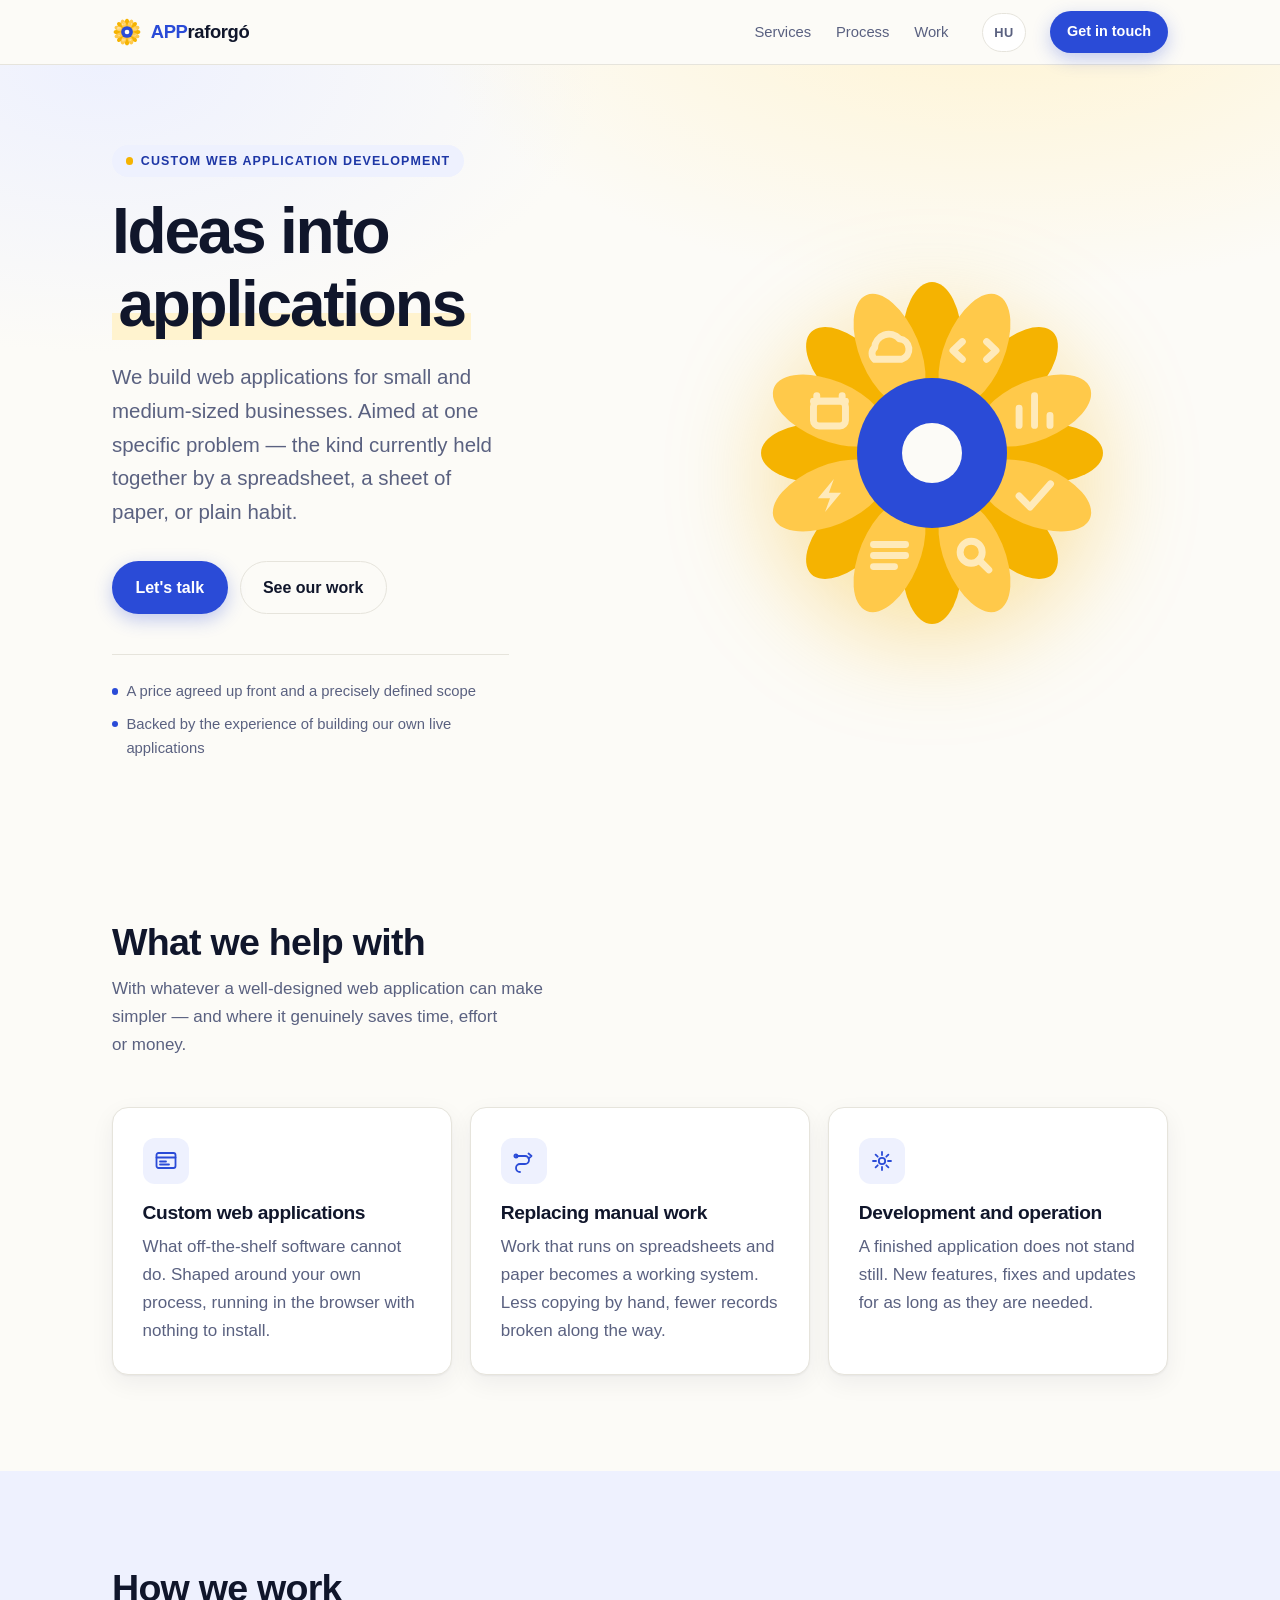
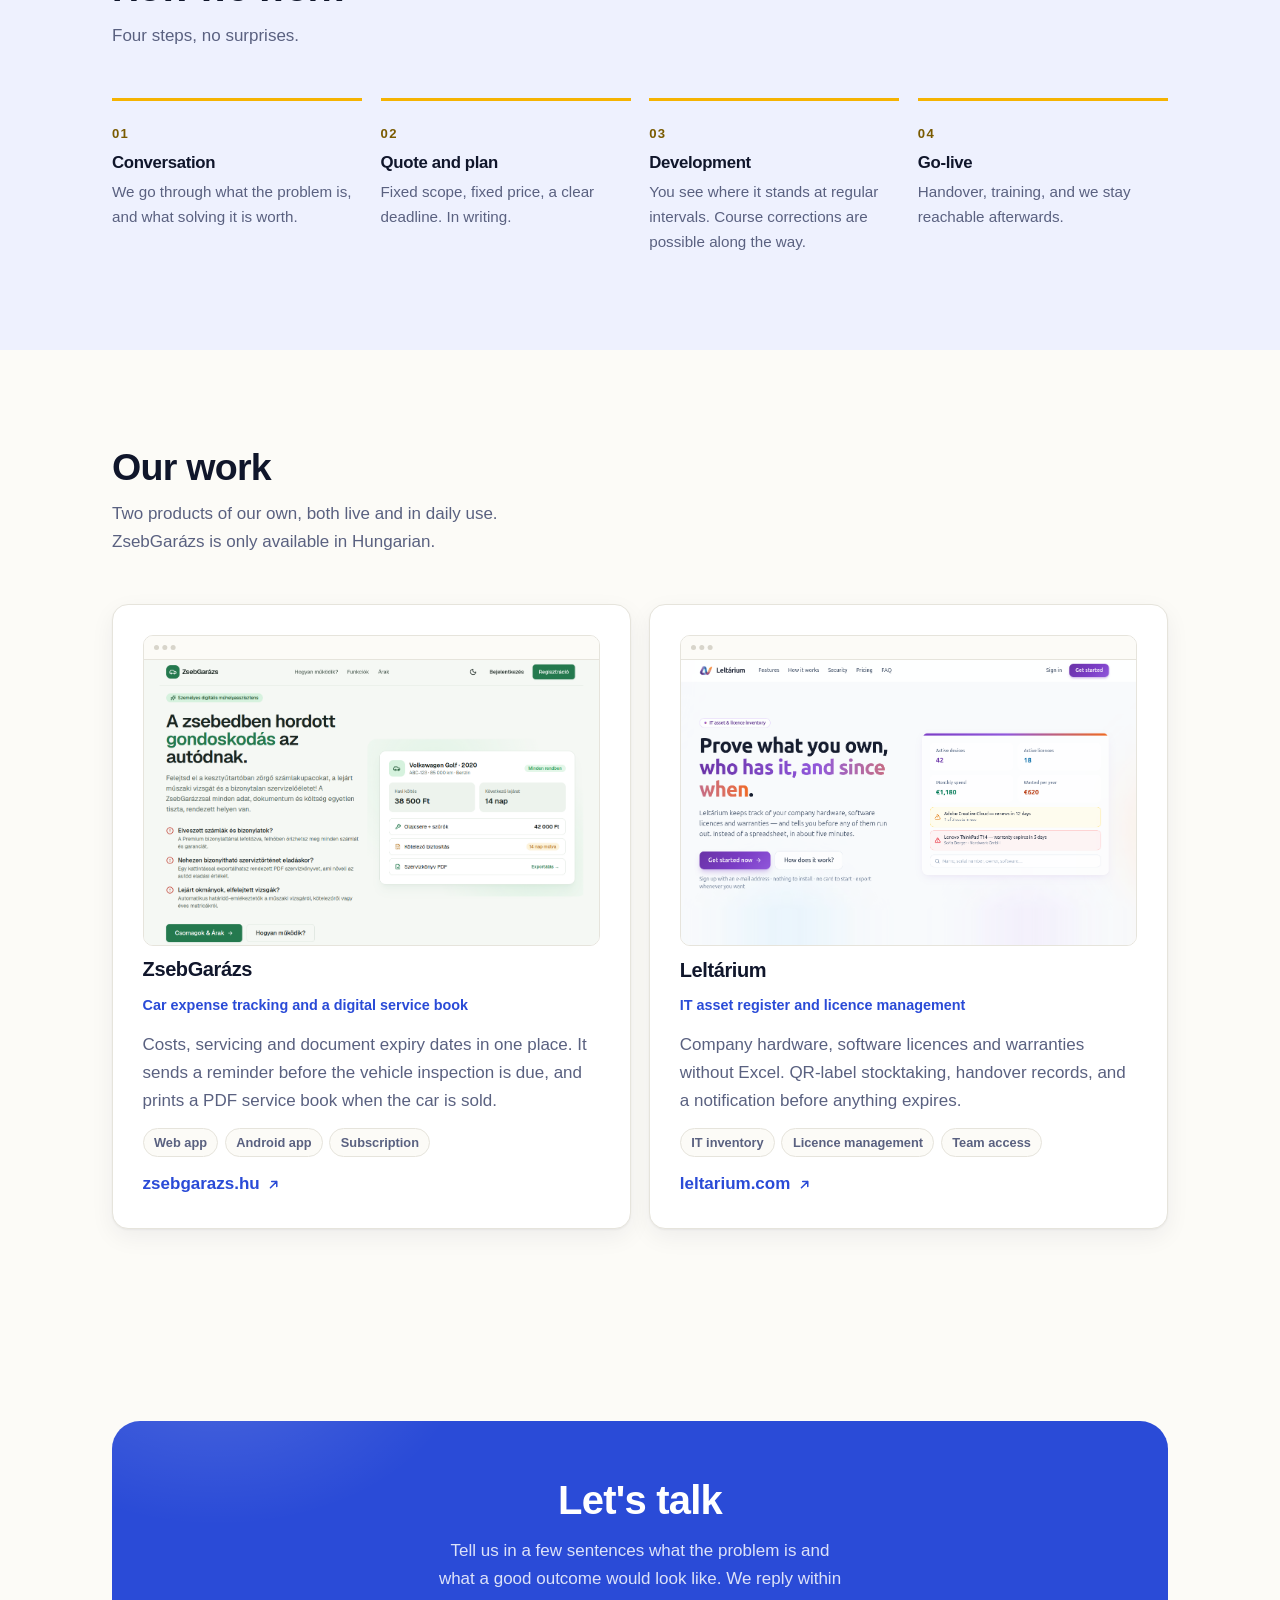
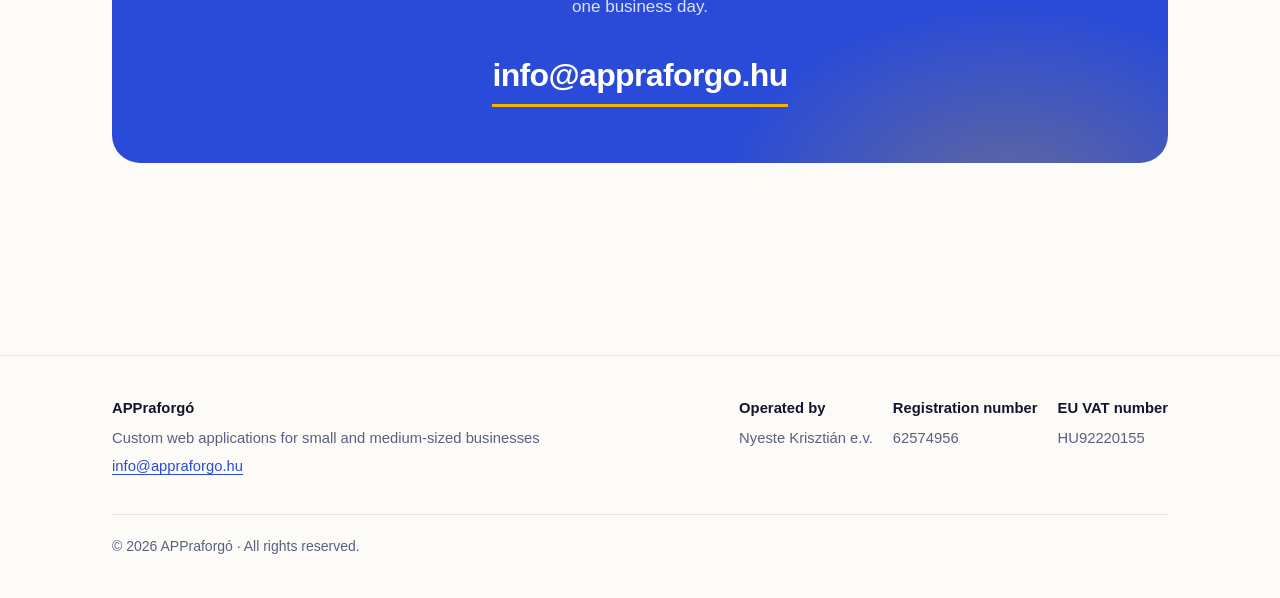
==== en/index.html @ 31457328 "Show the EU VAT number on the English page The English footer carried the domestic Hungarian tax num" ====
<!doctype html>
<html lang="en">
<head>
<meta charset="utf-8">
<meta name="viewport" content="width=device-width, initial-scale=1">

<title>APPraforgó — Ideas into applications</title>
<meta name="description" content="Custom web applications for small and medium-sized businesses. Systems built around one specific business problem, from design to day-to-day operation.">
<link rel="canonical" href="https://appraforgo.hu/en/">
<link rel="alternate" hreflang="hu" href="https://appraforgo.hu/">
<link rel="alternate" hreflang="en" href="https://appraforgo.hu/en/">
<link rel="alternate" hreflang="x-default" href="https://appraforgo.hu/">
<meta name="theme-color" content="#2A4BD7">

<meta property="og:type" content="website">
<meta property="og:locale" content="en_US">
<meta property="og:locale:alternate" content="hu_HU">
<meta property="og:site_name" content="APPraforgó">
<meta property="og:title" content="APPraforgó — Ideas into applications">
<meta property="og:description" content="Custom web applications for small and medium-sized businesses. Systems built around one specific business problem.">
<meta property="og:url" content="https://appraforgo.hu/en/">
<meta property="og:image" content="https://appraforgo.hu/assets/og-en.png">
<meta property="og:image:type" content="image/png">
<meta property="og:image:width" content="1200">
<meta property="og:image:height" content="630">
<meta property="og:image:alt" content="APPraforgó — Ideas into applications">
<meta name="twitter:card" content="summary_large_image">
<meta name="twitter:title" content="APPraforgó — Ideas into applications">
<meta name="twitter:description" content="Custom web applications for small and medium-sized businesses.">
<meta name="twitter:image" content="https://appraforgo.hu/assets/og-en.png">
<meta name="twitter:image:alt" content="APPraforgó — Ideas into applications">

<link rel="icon" href="../favicon.svg" type="image/svg+xml">
<link rel="stylesheet" href="../assets/style.css">

<script type="application/ld+json">
{
  "@context": "https://schema.org",
  "@type": "ProfessionalService",
  "@id": "https://appraforgo.hu/#appraforgo",
  "name": "APPraforgó",
  "slogan": "Ideas into applications",
  "description": "Custom web application development for small and medium-sized businesses.",
  "url": "https://appraforgo.hu/",
  "email": "info@appraforgo.hu",
  "image": "https://appraforgo.hu/assets/logo.svg",
  "logo": "https://appraforgo.hu/assets/logo.svg",
  "areaServed": { "@type": "Country", "name": "Hungary" },
  "founder": { "@type": "Person", "name": "Nyeste Krisztián" },
  "knowsLanguage": ["hu", "en"],
  "vatID": "HU92220155"
}
</script>
</head>

<body id="top">
<a class="skip" href="#main">Skip to content</a>

<header class="site-header">
  <div class="container header-inner">
    <a class="brand" href="#top">
      <svg viewBox="0 0 64 64" aria-hidden="true" focusable="false">
        <defs><ellipse id="petal-h" cx="32" cy="13.5" rx="5" ry="10"/></defs>
        <g fill="#F5B301">
          <use href="#petal-h"/>
          <use href="#petal-h" transform="rotate(45 32 32)"/>
          <use href="#petal-h" transform="rotate(90 32 32)"/>
          <use href="#petal-h" transform="rotate(135 32 32)"/>
          <use href="#petal-h" transform="rotate(180 32 32)"/>
          <use href="#petal-h" transform="rotate(225 32 32)"/>
          <use href="#petal-h" transform="rotate(270 32 32)"/>
          <use href="#petal-h" transform="rotate(315 32 32)"/>
        </g>
        <g fill="#FFC94A">
          <use href="#petal-h" transform="rotate(22.5 32 32)"/>
          <use href="#petal-h" transform="rotate(67.5 32 32)"/>
          <use href="#petal-h" transform="rotate(112.5 32 32)"/>
          <use href="#petal-h" transform="rotate(157.5 32 32)"/>
          <use href="#petal-h" transform="rotate(202.5 32 32)"/>
          <use href="#petal-h" transform="rotate(247.5 32 32)"/>
          <use href="#petal-h" transform="rotate(292.5 32 32)"/>
          <use href="#petal-h" transform="rotate(337.5 32 32)"/>
        </g>
        <g opacity="0.62">
          <g transform="translate(39.08 14.91) scale(0.92)">
            <path d="M-2.2 -1.6 -3.9 0 -2.2 1.6 M2.2 -1.6 3.9 0 2.2 1.6" fill="none" stroke="#FFFFFF" stroke-width="1.25" stroke-linecap="round" stroke-linejoin="round"/>
          </g>
          <g transform="translate(49.09 24.92) scale(0.92)">
            <path d="M-2.8 2.7 -2.8 -0.4 M0 2.7 0 -2.7 M2.8 2.7 2.8 0.9" fill="none" stroke="#FFFFFF" stroke-width="1.25" stroke-linecap="round" stroke-linejoin="round"/>
          </g>
          <g transform="translate(49.09 39.08) scale(0.92)">
            <path d="M-2.8 0.1 -0.8 2.1 2.9 -2.1" fill="none" stroke="#FFFFFF" stroke-width="1.25" stroke-linecap="round" stroke-linejoin="round"/>
          </g>
          <g transform="translate(39.08 49.09) scale(0.92)">
            <circle cx="-0.6" cy="-0.6" r="2" fill="none" stroke="#FFFFFF" stroke-width="1.25" stroke-linecap="round" stroke-linejoin="round"/>
            <path d="M2.6 2.6 0.8 0.8" fill="none" stroke="#FFFFFF" stroke-width="1.25" stroke-linecap="round" stroke-linejoin="round"/>
          </g>
          <g transform="translate(24.92 49.09) scale(0.92)">
            <path d="M-2.9 -2 2.9 -2 M-2.9 0 2.9 0 M-2.9 2 0.9 2" fill="none" stroke="#FFFFFF" stroke-width="1.25" stroke-linecap="round" stroke-linejoin="round"/>
          </g>
          <g transform="translate(14.91 39.08) scale(0.92)">
            <path d="M0.8 -3 -2.1 0.5 0.1 0.5 -0.8 3 2.1 -0.5 -0.1 -0.5 Z" fill="#FFFFFF"/>
          </g>
          <g transform="translate(14.91 24.92) scale(0.92)">
            <rect x="-2.9" y="-1.7" width="5.8" height="4.5" rx="1" fill="none" stroke="#FFFFFF" stroke-width="1.25" stroke-linecap="round" stroke-linejoin="round"/>
            <path d="M-2.9 -1.7 2.9 -1.7 M-2.3 -2.7 -2.3 -1.7 M2.3 -2.7 2.3 -1.7" fill="none" stroke="#FFFFFF" stroke-width="1.25" stroke-linecap="round" stroke-linejoin="round"/>
          </g>
          <g transform="translate(24.92 14.91) scale(0.92)">
            <path d="M-2.7 1.6 H2.2 A1.9 1.9 0 0 0 1.8 -2.1 A2.6 2.6 0 0 0 -2.7 -0.5 A1.4 1.4 0 0 0 -2.7 1.6 Z" fill="none" stroke="#FFFFFF" stroke-width="1.25" stroke-linecap="round" stroke-linejoin="round"/>
          </g>
        </g>
        <circle cx="32" cy="32" r="12.5" fill="#2A4BD7"/>
        <circle cx="32" cy="32" r="5" fill="#FCFBF7"/>
      </svg>
      <span><span class="brand-app">APP</span>raforgó</span>
    </a>

    <nav class="nav" aria-label="Main navigation">
      <a href="#services">Services</a>
      <a href="#process">Process</a>
      <a href="#work">Work</a>
    </nav>

    <a class="lang" href="/" hreflang="hu" lang="hu" aria-label="Váltás magyar nyelvre">HU</a>

    <a class="btn btn-primary btn-sm" href="mailto:info@appraforgo.hu?subject=Enquiry%20from%20the%20APPraforg%C3%B3%20website">Get in touch</a>
  </div>
</header>

<main id="main">

  <!-- Hero -->
  <section class="hero">
    <div class="container hero-grid">
      <div class="hero-copy">
        <p class="eyebrow">Custom web application development</p>
        <h1>Ideas into <span class="accent">applications</span></h1>
        <p class="hero-lead">
          We build web applications for small and medium-sized businesses. Aimed
          at one specific problem — the kind currently held together by a
          spreadsheet, a sheet of paper, or plain habit.
        </p>
        <div class="hero-actions">
          <a class="btn btn-primary" href="mailto:info@appraforgo.hu?subject=Enquiry%20from%20the%20APPraforg%C3%B3%20website">Let's talk</a>
          <a class="btn btn-ghost" href="#work">See our work</a>
        </div>
        <ul class="hero-meta">
          <li>A price agreed up front and a precisely defined scope</li>
          <li>Backed by the experience of building our own live applications</li>
        </ul>
      </div>

      <div class="hero-visual" aria-hidden="true">
        <svg viewBox="0 0 64 64" focusable="false">
          <defs><ellipse id="petal-v" cx="32" cy="13.5" rx="5" ry="10"/></defs>
          <g fill="#F5B301">
          <use href="#petal-v"/>
          <use href="#petal-v" transform="rotate(45 32 32)"/>
          <use href="#petal-v" transform="rotate(90 32 32)"/>
          <use href="#petal-v" transform="rotate(135 32 32)"/>
          <use href="#petal-v" transform="rotate(180 32 32)"/>
          <use href="#petal-v" transform="rotate(225 32 32)"/>
          <use href="#petal-v" transform="rotate(270 32 32)"/>
          <use href="#petal-v" transform="rotate(315 32 32)"/>
          </g>
          <g fill="#FFC94A">
          <use href="#petal-v" transform="rotate(22.5 32 32)"/>
          <use href="#petal-v" transform="rotate(67.5 32 32)"/>
          <use href="#petal-v" transform="rotate(112.5 32 32)"/>
          <use href="#petal-v" transform="rotate(157.5 32 32)"/>
          <use href="#petal-v" transform="rotate(202.5 32 32)"/>
          <use href="#petal-v" transform="rotate(247.5 32 32)"/>
          <use href="#petal-v" transform="rotate(292.5 32 32)"/>
          <use href="#petal-v" transform="rotate(337.5 32 32)"/>
          </g>
          <g opacity="0.62">
            <g transform="translate(39.08 14.91) scale(0.92)">
              <path d="M-2.2 -1.6 -3.9 0 -2.2 1.6 M2.2 -1.6 3.9 0 2.2 1.6" fill="none" stroke="#FFFFFF" stroke-width="1.25" stroke-linecap="round" stroke-linejoin="round"/>
            </g>
            <g transform="translate(49.09 24.92) scale(0.92)">
              <path d="M-2.8 2.7 -2.8 -0.4 M0 2.7 0 -2.7 M2.8 2.7 2.8 0.9" fill="none" stroke="#FFFFFF" stroke-width="1.25" stroke-linecap="round" stroke-linejoin="round"/>
            </g>
            <g transform="translate(49.09 39.08) scale(0.92)">
              <path d="M-2.8 0.1 -0.8 2.1 2.9 -2.1" fill="none" stroke="#FFFFFF" stroke-width="1.25" stroke-linecap="round" stroke-linejoin="round"/>
            </g>
            <g transform="translate(39.08 49.09) scale(0.92)">
              <circle cx="-0.6" cy="-0.6" r="2" fill="none" stroke="#FFFFFF" stroke-width="1.25" stroke-linecap="round" stroke-linejoin="round"/>
              <path d="M2.6 2.6 0.8 0.8" fill="none" stroke="#FFFFFF" stroke-width="1.25" stroke-linecap="round" stroke-linejoin="round"/>
            </g>
            <g transform="translate(24.92 49.09) scale(0.92)">
              <path d="M-2.9 -2 2.9 -2 M-2.9 0 2.9 0 M-2.9 2 0.9 2" fill="none" stroke="#FFFFFF" stroke-width="1.25" stroke-linecap="round" stroke-linejoin="round"/>
            </g>
            <g transform="translate(14.91 39.08) scale(0.92)">
              <path d="M0.8 -3 -2.1 0.5 0.1 0.5 -0.8 3 2.1 -0.5 -0.1 -0.5 Z" fill="#FFFFFF"/>
            </g>
            <g transform="translate(14.91 24.92) scale(0.92)">
              <rect x="-2.9" y="-1.7" width="5.8" height="4.5" rx="1" fill="none" stroke="#FFFFFF" stroke-width="1.25" stroke-linecap="round" stroke-linejoin="round"/>
              <path d="M-2.9 -1.7 2.9 -1.7 M-2.3 -2.7 -2.3 -1.7 M2.3 -2.7 2.3 -1.7" fill="none" stroke="#FFFFFF" stroke-width="1.25" stroke-linecap="round" stroke-linejoin="round"/>
            </g>
            <g transform="translate(24.92 14.91) scale(0.92)">
              <path d="M-2.7 1.6 H2.2 A1.9 1.9 0 0 0 1.8 -2.1 A2.6 2.6 0 0 0 -2.7 -0.5 A1.4 1.4 0 0 0 -2.7 1.6 Z" fill="none" stroke="#FFFFFF" stroke-width="1.25" stroke-linecap="round" stroke-linejoin="round"/>
            </g>
          </g>
          <circle cx="32" cy="32" r="12.5" fill="#2A4BD7"/>
          <circle cx="32" cy="32" r="5" fill="#FCFBF7"/>
        </svg>
      </div>
    </div>
  </section>

  <!-- Services -->
  <section class="section" id="services">
    <div class="container">
      <div class="section-head">
        <h2>What we help with</h2>
        <p>With whatever a well-designed web application can make simpler — and where it genuinely saves time, effort or money.</p>
      </div>

      <div class="grid grid-3">
        <article class="card">
          <div class="card-icon" aria-hidden="true">
            <svg viewBox="0 0 24 24" fill="none" stroke="currentColor" stroke-width="1.8" stroke-linecap="round" stroke-linejoin="round">
              <rect x="2.5" y="4" width="19" height="15" rx="2"/><path d="M2.5 8.5h19M6 12.5h6M6 15.5h9"/>
            </svg>
          </div>
          <h3>Custom web applications</h3>
          <p>What off-the-shelf software cannot do. Shaped around your own process, running in the browser with nothing to install.</p>
        </article>

        <article class="card">
          <div class="card-icon" aria-hidden="true">
            <svg viewBox="0 0 24 24" fill="none" stroke="currentColor" stroke-width="1.8" stroke-linecap="round" stroke-linejoin="round">
              <path d="M4 7h9a4 4 0 0 1 0 8H8a4 4 0 0 0 0 8"/><path d="m16.5 4.5 3 2.5-3 2.5"/><circle cx="4" cy="7" r="1.6"/>
            </svg>
          </div>
          <h3>Replacing manual work</h3>
          <p>Work that runs on spreadsheets and paper becomes a working system. Less copying by hand, fewer records broken along the way.</p>
        </article>

        <article class="card">
          <div class="card-icon" aria-hidden="true">
            <svg viewBox="0 0 24 24" fill="none" stroke="currentColor" stroke-width="1.8" stroke-linecap="round" stroke-linejoin="round">
              <path d="M12 3v3M12 18v3M3 12h3M18 12h3M5.6 5.6l2.1 2.1M16.3 16.3l2.1 2.1M18.4 5.6l-2.1 2.1M7.7 16.3l-2.1 2.1"/><circle cx="12" cy="12" r="3.2"/>
            </svg>
          </div>
          <h3>Development and operation</h3>
          <p>A finished application does not stand still. New features, fixes and updates for as long as they are needed.</p>
        </article>
      </div>
    </div>
  </section>

  <!-- Process -->
  <section class="section" id="process" style="background: var(--brand-soft);">
    <div class="container">
      <div class="section-head">
        <h2>How we work</h2>
        <p>Four steps, no surprises.</p>
      </div>

      <div class="steps">
        <article class="step">
          <h3>Conversation</h3>
          <p>We go through what the problem is, and what solving it is worth.</p>
        </article>
        <article class="step">
          <h3>Quote and plan</h3>
          <p>Fixed scope, fixed price, a clear deadline. In writing.</p>
        </article>
        <article class="step">
          <h3>Development</h3>
          <p>You see where it stands at regular intervals. Course corrections are possible along the way.</p>
        </article>
        <article class="step">
          <h3>Go-live</h3>
          <p>Handover, training, and we stay reachable afterwards.</p>
        </article>
      </div>
    </div>
  </section>

  <!-- Work -->
  <section class="section" id="work">
    <div class="container">
      <div class="section-head">
        <h2>Our work</h2>
        <p>Two products of our own, both live and in daily use. ZsebGarázs is only available in Hungarian.</p>
      </div>

      <div class="grid grid-2">
        <a class="card work" href="https://zsebgarazs.hu" target="_blank" rel="noopener noreferrer">
          <div class="work-shot">
            <img src="../assets/zsebgarazs.png" width="1229" height="768" loading="lazy" decoding="async"
                 alt="The ZsebGarázs home screen showing the detail page of a car">
          </div>
          <h3>ZsebGarázs</h3>
          <p class="work-tagline">Car expense tracking and a digital service book</p>
          <p>Costs, servicing and document expiry dates in one place. It sends a reminder before the vehicle inspection is due, and prints a PDF service book when the car is sold.</p>
          <ul class="tags">
            <li>Web app</li>
            <li>Android app</li>
            <li>Subscription</li>
          </ul>
          <span class="work-link">
            zsebgarazs.hu
            <svg viewBox="0 0 24 24" fill="none" stroke="currentColor" stroke-width="2.4" stroke-linecap="round" stroke-linejoin="round" aria-hidden="true">
              <path d="M7 17 17 7M9 7h8v8"/>
            </svg>
          </span>
        </a>

        <a class="card work" href="https://leltarium.com" target="_blank" rel="noopener noreferrer">
          <div class="work-shot">
            <img src="../assets/leltarium-en.png" width="1227" height="767" loading="lazy" decoding="async"
                 alt="The Leltárium home page showing a dashboard of active devices, licences, monthly spend and expiry warnings">
          </div>
          <h3>Leltárium</h3>
          <p class="work-tagline">IT asset register and licence management</p>
          <p>Company hardware, software licences and warranties without Excel. QR-label stocktaking, handover records, and a notification before anything expires.</p>
          <ul class="tags">
            <li>IT inventory</li>
            <li>Licence management</li>
            <li>Team access</li>
          </ul>
          <span class="work-link">
            leltarium.com
            <svg viewBox="0 0 24 24" fill="none" stroke="currentColor" stroke-width="2.4" stroke-linecap="round" stroke-linejoin="round" aria-hidden="true">
              <path d="M7 17 17 7M9 7h8v8"/>
            </svg>
          </span>
        </a>
      </div>
    </div>
  </section>

  <!-- Contact -->
  <section class="section" id="contact">
    <div class="container">
      <div class="contact">
        <h2>Let's talk</h2>
        <p>
          Tell us in a few sentences what the problem is and what a good outcome
          would look like. We reply within one business day.
        </p>
        <a class="mail" href="mailto:info@appraforgo.hu?subject=Enquiry%20from%20the%20APPraforg%C3%B3%20website">info@appraforgo.hu</a>
      </div>
    </div>
  </section>

</main>

<footer class="site-footer">
  <div class="container">
    <div class="footer-inner">
      <dl>
        <dt>APPraforgó</dt>
        <dd>Custom web applications for small and medium-sized businesses</dd>
        <dd><a href="mailto:info@appraforgo.hu">info@appraforgo.hu</a></dd>
      </dl>
      <dl class="footer-legal">
        <div>
          <dt>Operated by</dt>
          <dd>Nyeste Krisztián e.v.</dd>
        </div>
        <div>
          <dt>Registration number</dt>
          <dd>62574956</dd>
        </div>
        <div>
          <dt>EU VAT number</dt>
          <dd>HU92220155</dd>
        </div>
      </dl>
    </div>
    <p class="footer-bottom">© <span id="ev">2026</span> APPraforgó · All rights reserved.</p>
  </div>
</footer>

<script>
  document.getElementById("ev").textContent = new Date().getFullYear();
</script>

<!-- Vercel Web Analytics. Cookie-free, served from our own domain (no external
     request), and only measures page views. The window.va line is needed for
     later custom events — without it, va() calls would be dropped. -->
<script>
  window.va = window.va || function () { (window.vaq = window.vaq || []).push(arguments); };
</script>
<script defer src="/_vercel/insights/script.js"></script>
</body>
</html>
---- assets/style.css ----
/* ==========================================================================
   APPraforgó — landing page
   Paletta: királykék + napraforgó arany, világos törtfehér alapon.
   ========================================================================== */

:root {
  color-scheme: light;

  /* Színek */
  --bg:          #FCFBF7;
  --surface:     #FFFFFF;
  --ink:         #10162B;
  --muted:       #5A6180;
  --brand:       #2A4BD7;
  --brand-dark:  #1E37A6;
  --brand-soft:  #EEF1FE;
  --sun:         #F5B301;
  --sun-soft:    #FFF3CF;
  --sun-ink:     #7A5B00;  /* sárga családú szöveg világos háttéren, AA-kontraszttal */
  --line:        #E6E4DC;

  /* Tipográfia */
  --font: -apple-system, BlinkMacSystemFont, "Segoe UI", Inter, Roboto,
          "Helvetica Neue", Arial, "Noto Sans", sans-serif;

  /* Ritmus */
  --container: 1120px;
  --radius: 16px;
  --radius-sm: 10px;
  --shadow: 0 1px 2px rgba(16, 22, 43, .05), 0 8px 24px rgba(16, 22, 43, .06);
  --shadow-lift: 0 2px 4px rgba(16, 22, 43, .06), 0 16px 40px rgba(16, 22, 43, .10);
}

/* --- Alapok ------------------------------------------------------------- */

*, *::before, *::after { box-sizing: border-box; }

html { scroll-behavior: smooth; scroll-padding-top: 5.5rem; }

body {
  margin: 0;
  background: var(--bg);
  color: var(--ink);
  font-family: var(--font);
  font-size: clamp(1rem, .96rem + .2vw, 1.0625rem);
  line-height: 1.65;
  -webkit-font-smoothing: antialiased;
  text-rendering: optimizeLegibility;
}

h1, h2, h3 { line-height: 1.15; letter-spacing: -.02em; margin: 0; text-wrap: balance; }
p { margin: 0; text-wrap: pretty; }
img, svg { max-width: 100%; }

a { color: var(--brand); text-underline-offset: .18em; }
a:hover { color: var(--brand-dark); }

:focus-visible {
  outline: 3px solid var(--brand);
  outline-offset: 3px;
  border-radius: 4px;
}

.container {
  width: 100%;
  max-width: var(--container);
  margin-inline: auto;
  padding-inline: clamp(1.15rem, 4vw, 2rem);
}

.skip {
  position: absolute;
  left: -9999px;
  top: 0;
  z-index: 100;
  background: var(--ink);
  color: #fff;
  padding: .75rem 1.15rem;
  border-radius: 0 0 var(--radius-sm) 0;
  text-decoration: none;
}
.skip:focus { left: 0; color: #fff; }

/* --- Fejléc ------------------------------------------------------------- */

.site-header {
  position: sticky;
  top: 0;
  z-index: 50;
  background: rgba(252, 251, 247, .88);
  backdrop-filter: saturate(180%) blur(12px);
  border-bottom: 1px solid var(--line);
}

.header-inner {
  display: flex;
  flex-wrap: wrap;
  align-items: center;
  gap: .75rem 1.5rem;
  padding-block: .7rem;
}

.brand {
  display: inline-flex;
  align-items: center;
  gap: .55rem;
  font-weight: 700;
  font-size: 1.15rem;
  letter-spacing: -.02em;
  color: var(--ink);
  text-decoration: none;
  margin-right: auto;
}
.brand svg { flex: none; width: 30px; height: 30px; }
.brand .brand-app { color: var(--brand); }

.nav {
  order: 3;
  width: 100%;
  display: flex;
  gap: .35rem;
  border-top: 1px solid var(--line);
  padding-top: .5rem;
  margin-top: .15rem;
  overflow-x: auto;
  scrollbar-width: none;
}
.nav::-webkit-scrollbar { display: none; }
.nav a {
  white-space: nowrap;
  color: var(--muted);
  text-decoration: none;
  font-size: .925rem;
  font-weight: 500;
  padding: .35rem .6rem;
  border-radius: 999px;
}
.nav a:hover { color: var(--ink); background: var(--brand-soft); }

@media (min-width: 800px) {
  .nav {
    order: 0;
    width: auto;
    overflow: visible;
    border-top: 0;
    padding-top: 0;
    margin-top: 0;
    margin-left: auto;
  }
  .brand { margin-right: 0; }
}

/* Nyelvváltó: a gombon csak a *másik* nyelv kódja áll, mert az a művelet,
   nem az állapot. A min-width tartja a méretet, hogy a fejléc ne ugorjon
   meg a HU/EN váltáskor. */
.lang {
  flex: none;
  display: inline-flex;
  align-items: center;
  justify-content: center;
  min-width: 2.75rem;
  padding: .5rem .65rem;
  border: 1.5px solid var(--line);
  border-radius: 999px;
  background: var(--surface);
  color: var(--muted);
  font-size: .8rem;
  font-weight: 700;
  letter-spacing: .05em;
  text-decoration: none;
  transition: color .18s ease, border-color .18s ease, background-color .18s ease;
}
.lang:hover {
  color: var(--brand-dark);
  border-color: var(--brand);
  background: var(--brand-soft);
}

/* Keskeny kijelzőn a felső sor (logó + nyelvváltó + gomb) nem fért ki, és a
   gomb harmadik sorba esett: 360 px-en 349 px kellett volna 323 px helyre.
   Minden elemből lecsípünk annyit, hogy 344 px-ig egy sorban maradjon.
   400 px alatt lép be, nem csak ott, ahol tört: 390 px-en is mindössze 4 px
   volt a tartalék, amit egy hosszabb felirat vagy más betűmetrika elvinne. */
@media (max-width: 25rem) {
  .header-inner {
    gap: .5rem .75rem;
    padding-block: .6rem;
  }
  .brand { font-size: 1.05rem; gap: .45rem; }
  .brand svg { width: 26px; height: 26px; }
  .lang { min-width: 2.4rem; padding: .45rem .55rem; }
  .header-inner .btn-sm { padding: .5rem .9rem; font-size: .85rem; }
}

/* Második fokozat a legkeskenyebb esetre. Nem csak a régi 320 px-es
   telefonokról szól: aki nagyobb rendszer-betűméretet állít be, annál a
   rem-ben mért hely ugyanígy fogy el egy mai készüléken is. */
@media (max-width: 22rem) {
  /* A .container padding-inline clamp alsó határa 1.15rem, ami ilyen keskenyen
     már nem követi a kijelzőt. Az egész lapon lejjebb visszük, nem csak a
     fejlécben, hogy a logó és a szekciók tartalma egy vonalban maradjon. */
  .container { padding-inline: .8rem; }
  .header-inner { gap: .5rem .6rem; }
  .brand { font-size: 1rem; }
  .header-inner .btn-sm { padding: .5rem .78rem; }
}

/* --- Gombok ------------------------------------------------------------- */

.btn {
  display: inline-flex;
  align-items: center;
  justify-content: center;
  gap: .5rem;
  padding: .78rem 1.4rem;
  border-radius: 999px;
  font-weight: 600;
  font-size: 1rem;
  text-decoration: none;
  border: 1.5px solid transparent;
  transition: background-color .18s ease, border-color .18s ease,
              color .18s ease, transform .18s ease, box-shadow .18s ease;
}
.btn:hover { transform: translateY(-1px); }

.btn-primary {
  background: var(--brand);
  color: #fff;
  box-shadow: 0 6px 18px rgba(42, 75, 215, .28);
}
.btn-primary:hover { background: var(--brand-dark); color: #fff; box-shadow: 0 10px 26px rgba(42, 75, 215, .34); }

.btn-ghost {
  background: transparent;
  color: var(--ink);
  border-color: var(--line);
}
.btn-ghost:hover { background: var(--surface); border-color: var(--brand); color: var(--brand-dark); }

.btn-sun {
  background: var(--sun);
  color: var(--ink);
  box-shadow: 0 6px 18px rgba(245, 179, 1, .32);
}
.btn-sun:hover { background: #ffc21f; color: var(--ink); }

.btn-sm { padding: .5rem 1rem; font-size: .9rem; }

/* --- Szekció-keret ------------------------------------------------------ */

.section { padding-block: clamp(3.5rem, 8vw, 6rem); }

.section-head { max-width: 46ch; margin-bottom: clamp(2rem, 4vw, 3rem); }
.section-head h2 { font-size: clamp(1.65rem, 1.2rem + 1.8vw, 2.35rem); }
.section-head p { color: var(--muted); margin-top: .7rem; }

.eyebrow {
  display: inline-flex;
  align-items: center;
  gap: .5rem;
  font-size: .78rem;
  font-weight: 700;
  letter-spacing: .09em;
  text-transform: uppercase;
  color: var(--brand-dark);
  background: var(--brand-soft);
  border-radius: 999px;
  padding: .35rem .85rem;
  margin-bottom: 1.1rem;
}
.eyebrow::before {
  content: "";
  width: .45rem; height: .45rem;
  border-radius: 50%;
  background: var(--sun);
}

/* --- Hero --------------------------------------------------------------- */

.hero {
  position: relative;
  overflow: hidden;
  padding-block: clamp(3rem, 7vw, 5rem) clamp(2.75rem, 5vw, 4rem);
  background:
    radial-gradient(60rem 32rem at 78% -12%, var(--sun-soft) 0%, transparent 62%),
    radial-gradient(52rem 30rem at 8% 0%, var(--brand-soft) 0%, transparent 60%);
}

.hero-grid {
  position: relative;
  z-index: 1;
  display: grid;
  gap: clamp(2.5rem, 6vw, 4rem);
  align-items: center;
}
@media (min-width: 940px) {
  .hero-grid { grid-template-columns: minmax(0, 1.05fr) minmax(0, .95fr); }
}

.hero-copy { max-width: 42ch; }

.hero-visual { display: none; }
@media (min-width: 940px) {
  .hero-visual { display: grid; place-items: center; }
}
.hero-visual svg {
  width: min(24rem, 100%);
  filter: drop-shadow(0 24px 50px rgba(245, 179, 1, .35));
  animation: napraforgo 120s linear infinite;
}
@keyframes napraforgo { to { transform: rotate(360deg); } }

.hero h1 {
  font-size: clamp(2.4rem, 1.5rem + 4.2vw, 4rem);
  letter-spacing: -.035em;
}
.hero h1 .accent {
  background: linear-gradient(transparent 62%, var(--sun-soft) 62%);
  padding-inline: .1em;
}

.hero-lead {
  margin-top: 1.15rem;
  font-size: clamp(1.05rem, 1rem + .45vw, 1.28rem);
  color: var(--muted);
  max-width: 46ch;
}

.hero-actions {
  display: flex;
  flex-wrap: wrap;
  gap: .75rem;
  margin-top: 2rem;
}

.hero-meta {
  display: flex;
  flex-wrap: wrap;
  gap: .5rem 1.5rem;
  margin: 2.5rem 0 0;
  padding: 1.5rem 0 0;
  border-top: 1px solid var(--line);
  list-style: none;
  color: var(--muted);
  font-size: .925rem;
}
/* flex-start + margó: több soros tételnél a pötty az ELSŐ sorhoz igazodik,
   nem a szövegblokk függőleges közepére csúszik. */
.hero-meta li { display: inline-flex; align-items: flex-start; gap: .5rem; }
.hero-meta li::before {
  margin-top: .6em;
  content: "";
  width: .4rem; height: .4rem;
  border-radius: 50%;
  background: var(--brand);
  flex: none;
}

/* --- Kártyarács --------------------------------------------------------- */

.grid {
  display: grid;
  gap: 1.15rem;
  grid-template-columns: 1fr;
}
/* auto-fit: a kártyák maguktól döntik el, hány fér el egy sorba — így 800px
   körül nem préselődnek három keskeny hasábba. */
/* A min() nélkül a minmax alsó határa kemény padló: 320 px-es kijelzőn a
   19rem (304 px) szélesebb volt a rendelkezésre álló 283 px-nél, és a
   referencia-kártyák 2 px-t kilógtak — az egész lap vízszintesen görgethető
   lett. A min(..., 100%) engedi a sávot a konténer alá zsugorodni. */
.grid-3 { grid-template-columns: repeat(auto-fit, minmax(min(15.5rem, 100%), 1fr)); }
.grid-2 { grid-template-columns: repeat(auto-fit, minmax(min(19rem, 100%), 1fr)); }

.card {
  background: var(--surface);
  border: 1px solid var(--line);
  border-radius: var(--radius);
  padding: clamp(1.35rem, 3vw, 1.85rem);
  box-shadow: var(--shadow);
}

.card h3 { font-size: 1.2rem; margin-bottom: .55rem; }
.card p { color: var(--muted); }

.card-icon {
  display: grid;
  place-items: center;
  width: 2.9rem;
  height: 2.9rem;
  border-radius: 12px;
  background: var(--brand-soft);
  color: var(--brand);
  margin-bottom: 1.1rem;
}
.card-icon svg { width: 1.5rem; height: 1.5rem; }

/* --- Folyamat ----------------------------------------------------------- */

.steps {
  display: grid;
  gap: 1.15rem;
  grid-template-columns: 1fr;
  counter-reset: step;
}
@media (min-width: 640px) { .steps { grid-template-columns: repeat(2, 1fr); } }
@media (min-width: 1000px) { .steps { grid-template-columns: repeat(4, 1fr); } }

.step {
  position: relative;
  padding-top: 1.4rem;
  border-top: 3px solid var(--line);
  counter-increment: step;
}
.step::before {
  content: "0" counter(step);
  display: block;
  font-size: .82rem;
  font-weight: 700;
  letter-spacing: .1em;
  color: var(--sun-ink);
  margin-bottom: .5rem;
}
.step { border-top-color: var(--sun); }
.step h3 { font-size: 1.05rem; margin-bottom: .4rem; }
.step p { color: var(--muted); font-size: .95rem; }

/* --- Referenciák -------------------------------------------------------- */

.work {
  display: flex;
  flex-direction: column;
  gap: .8rem;
  text-decoration: none;
  color: inherit;
  transition: transform .2s ease, box-shadow .2s ease, border-color .2s ease;
}
.work:hover {
  transform: translateY(-3px);
  box-shadow: var(--shadow-lift);
  border-color: #CFD6F7;
  color: inherit;
}

/* Képernyőkép-keret. Fix 16:10 arány, hogy a két kártya akkor is egy vonalban
   maradjon, ha a képek mérete eltér — és hogy betöltés közben ne ugráljon a layout. */
.work-shot {
  position: relative;
  /* content-box: az arány a KÉP területére vonatkozzon, a fejlécsáv jöjjön rá
     kívülről — különben a sáv elvenne a képből, és a cover levágná az alját. */
  box-sizing: content-box;
  aspect-ratio: 16 / 10;
  padding-top: 1.5rem;             /* helyet hagy az álböngészősávnak */
  border-radius: var(--radius-sm);
  border: 1px solid var(--line);
  background: var(--surface);
  overflow: hidden;
}
/* Jelzésértékű böngészőkeret: a két eltérő jellegű képet egy formába hozza,
   és egyértelművé teszi, hogy weboldalt látunk. */
.work-shot::before {
  content: "";
  position: absolute;
  inset: 0 0 auto 0;
  height: 1.5rem;
  background: var(--bg);
  border-bottom: 1px solid var(--line);
}
.work-shot::after {
  content: "";
  position: absolute;
  left: .62rem;
  top: .59rem;
  width: .32rem;
  height: .32rem;
  border-radius: 50%;
  background: #D8D5CB;
  box-shadow: .52rem 0 0 #D8D5CB, 1.04rem 0 0 #D8D5CB;
}
.work-shot img {
  display: block;
  width: 100%;
  height: 100%;
  /* contain, nem cover: így bármilyen arányú screenshot becserélhető anélkül,
     hogy a böngésző levágná az alját (a ZsebGarázsnál pl. a gombsort). A keret
     háttere fehér, a képek széle is az — a maradék sáv nem látszik. */
  object-fit: contain;
  object-position: top center;
  transition: transform .35s ease;
}
.work:hover .work-shot img { transform: scale(1.03); }

.work h3 { font-size: 1.25rem; }
.work p { color: var(--muted); }

/* A hivatalos alcím közvetlenül a név alá tapad. */
.work h3 + .work-tagline {
  margin-top: -.55rem;
  color: var(--brand);
  font-size: .9rem;
  font-weight: 600;
}

.tags { display: flex; flex-wrap: wrap; gap: .4rem; list-style: none; margin: 0; padding: 0; }
.tags li {
  font-size: .8rem;
  font-weight: 600;
  color: var(--muted);
  background: var(--bg);
  border: 1px solid var(--line);
  border-radius: 999px;
  padding: .2rem .65rem;
}

.work-link {
  margin-top: auto;
  display: inline-flex;
  align-items: center;
  gap: .4rem;
  font-weight: 600;
  color: var(--brand);
}
.work-link svg { width: .95rem; height: .95rem; transition: transform .2s ease; }
.work:hover .work-link svg { transform: translate(2px, -2px); }

/* --- Kapcsolat ---------------------------------------------------------- */

.contact {
  background: var(--brand);
  color: #fff;
  border-radius: clamp(18px, 3vw, 28px);
  padding: clamp(2rem, 5vw, 3.5rem);
  text-align: center;
  background-image:
    radial-gradient(30rem 20rem at 85% 110%, rgba(245, 179, 1, .28) 0%, transparent 60%),
    radial-gradient(26rem 18rem at 10% -20%, rgba(255, 255, 255, .16) 0%, transparent 60%);
}
.contact h2 { font-size: clamp(1.7rem, 1.2rem + 2vw, 2.5rem); }
.contact p { color: rgba(255, 255, 255, .84); margin: .9rem auto 0; max-width: 44ch; }

.mail {
  display: inline-block;
  margin-top: 1.75rem;
  font-size: clamp(1.2rem, .9rem + 1.8vw, 2rem);
  font-weight: 700;
  letter-spacing: -.02em;
  color: #fff;
  text-decoration: none;
  border-bottom: 3px solid var(--sun);
  padding-bottom: .15rem;
  word-break: break-word;
}
.mail:hover { color: var(--sun); }
.contact :focus-visible { outline-color: #fff; }

/* --- Lábléc ------------------------------------------------------------- */

.site-footer {
  border-top: 1px solid var(--line);
  margin-top: clamp(3.5rem, 8vw, 6rem);
  padding-block: 2.5rem;
  font-size: .925rem;
  color: var(--muted);
}
.footer-inner {
  display: flex;
  flex-wrap: wrap;
  gap: 1.5rem 2.5rem;
  justify-content: space-between;
}
.footer-inner dl { margin: 0; }
.footer-inner dt {
  font-weight: 600;
  color: var(--ink);
  margin-bottom: .35rem;
}
.footer-inner dd { margin: 0 0 .2rem; }
.footer-legal { display: flex; flex-wrap: wrap; gap: .2rem 1.25rem; }
.footer-bottom {
  margin-top: 2rem;
  padding-top: 1.25rem;
  border-top: 1px solid var(--line);
  font-size: .875rem;
}

/* --- Mozgáscsökkentés --------------------------------------------------- */

@media (prefers-reduced-motion: reduce) {
  html { scroll-behavior: auto; }
  *, *::before, *::after {
    animation-duration: .01ms !important;
    animation-iteration-count: 1 !important;
    transition-duration: .01ms !important;
  }
  .btn:hover, .work:hover { transform: none; }
  .work:hover .work-shot img { transform: none; }
}
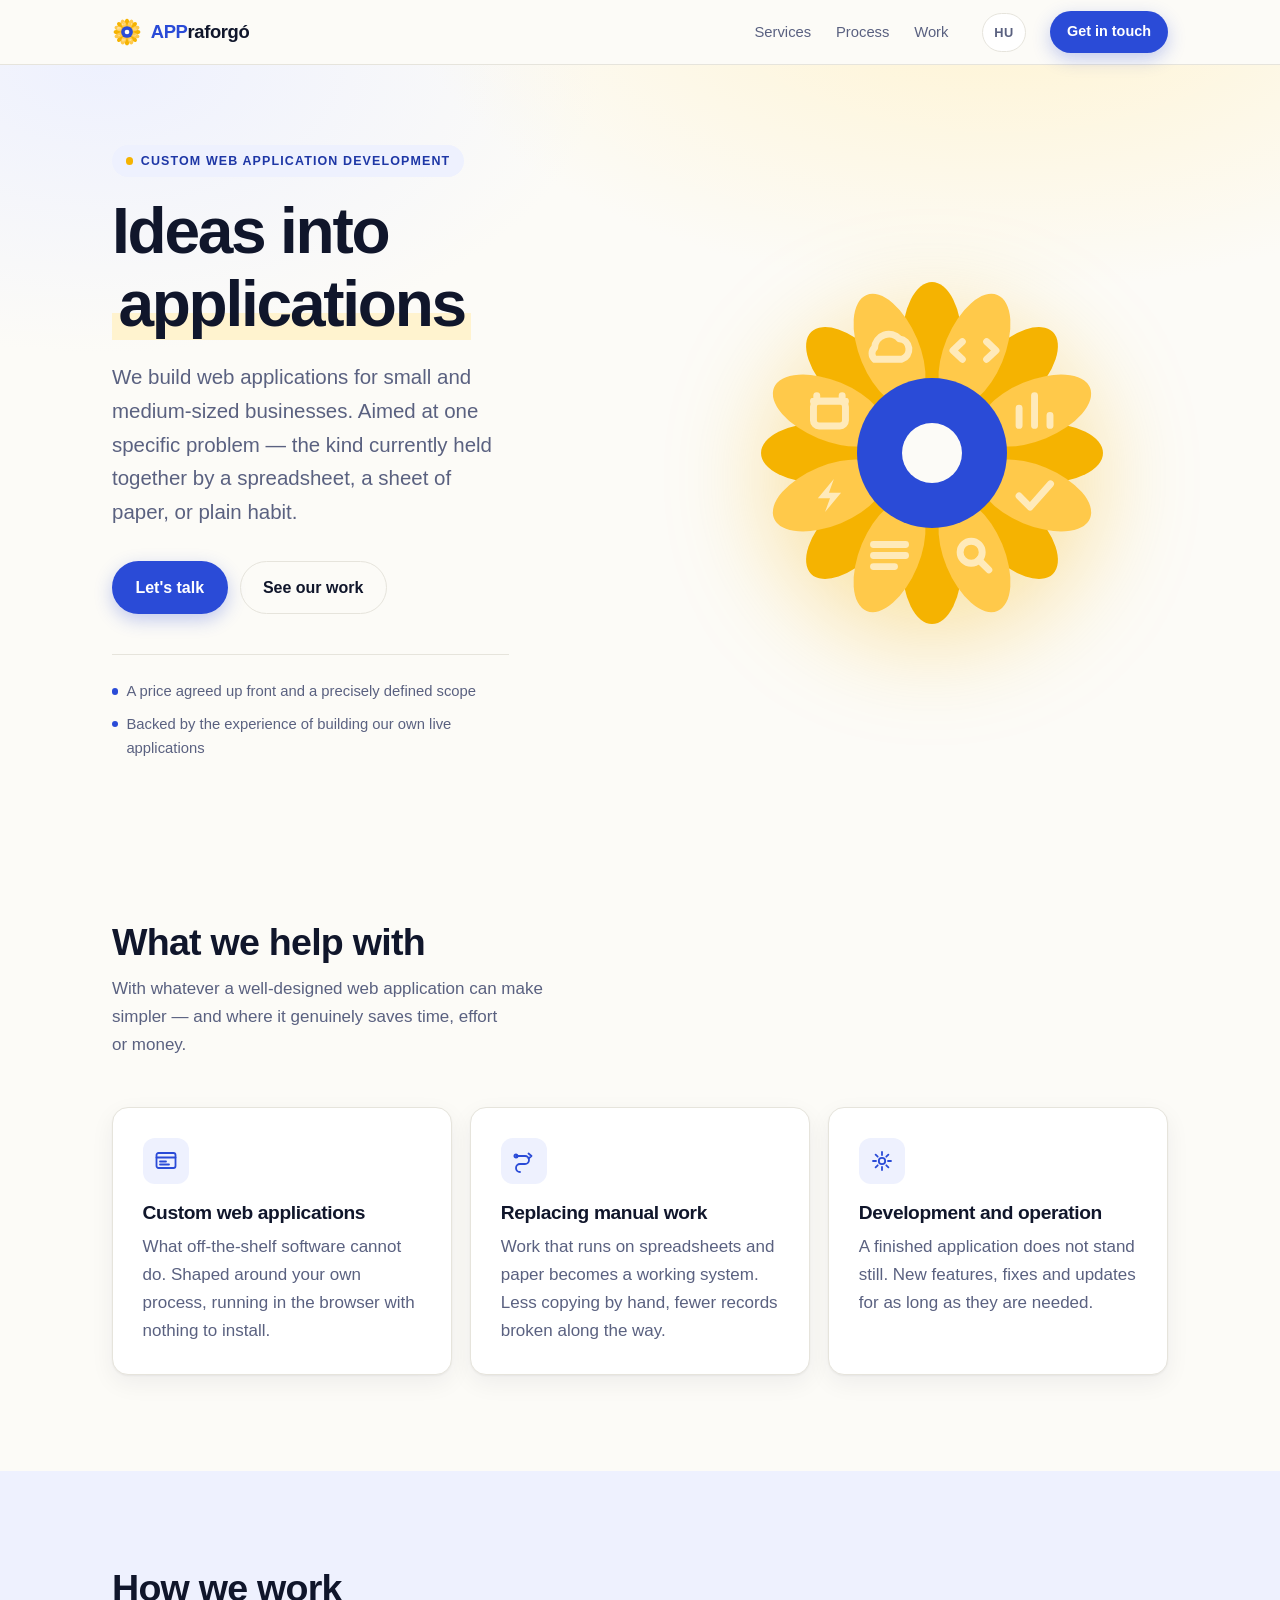
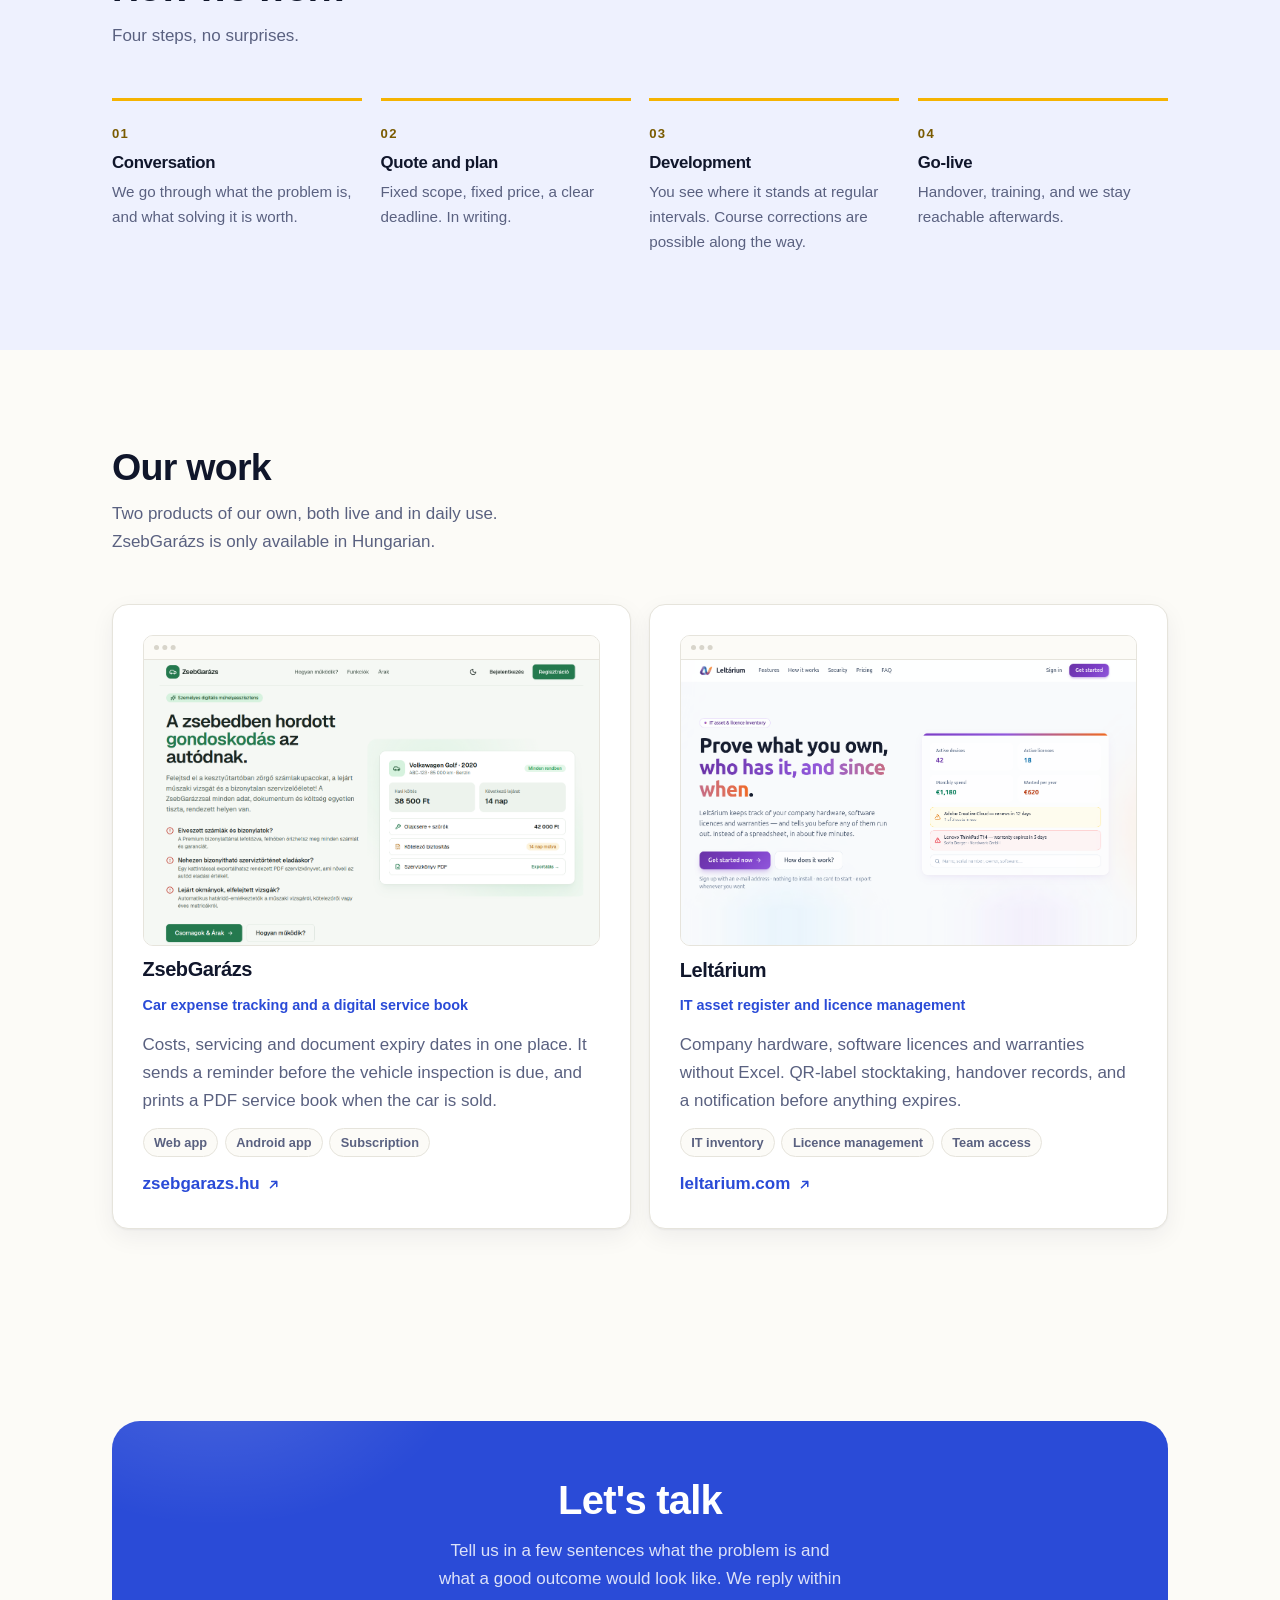
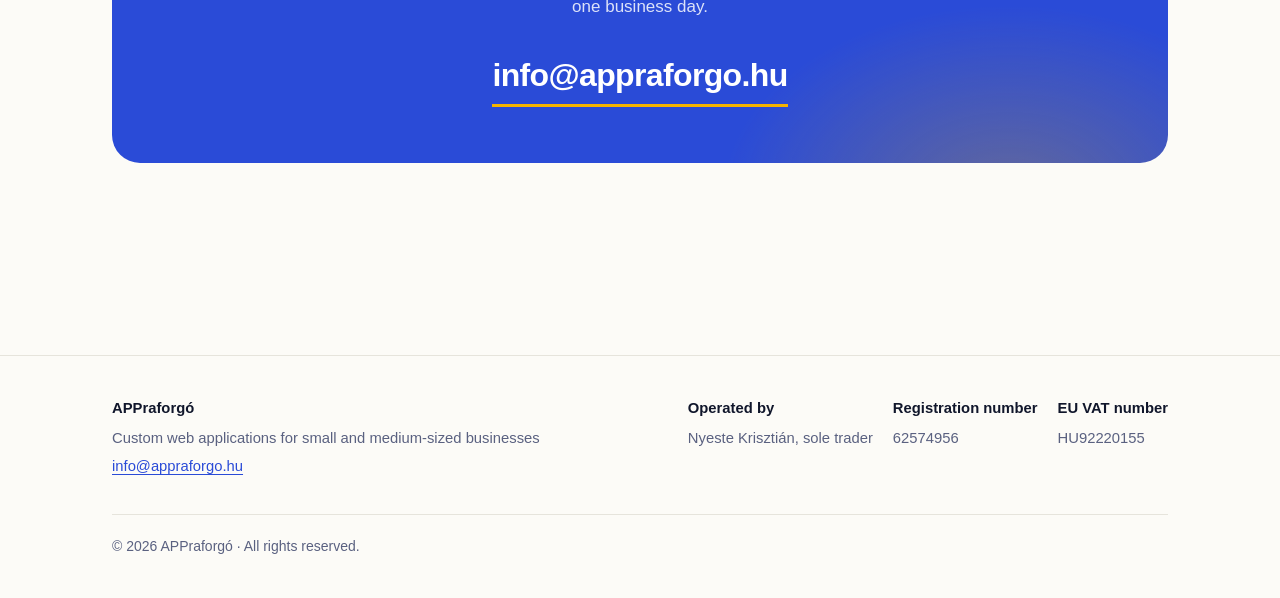
==== commit e00d616a: "Translate the legal form in the English footer The English page still read "Nyeste Krisztián e.v." —" ====
--- a/en/index.html
+++ b/en/index.html
@@ -360,7 +360,7 @@
       <dl class="footer-legal">
         <div>
           <dt>Operated by</dt>
-          <dd>Nyeste Krisztián e.v.</dd>
+          <dd>Nyeste Krisztián, sole trader</dd>
         </div>
         <div>
           <dt>Registration number</dt>
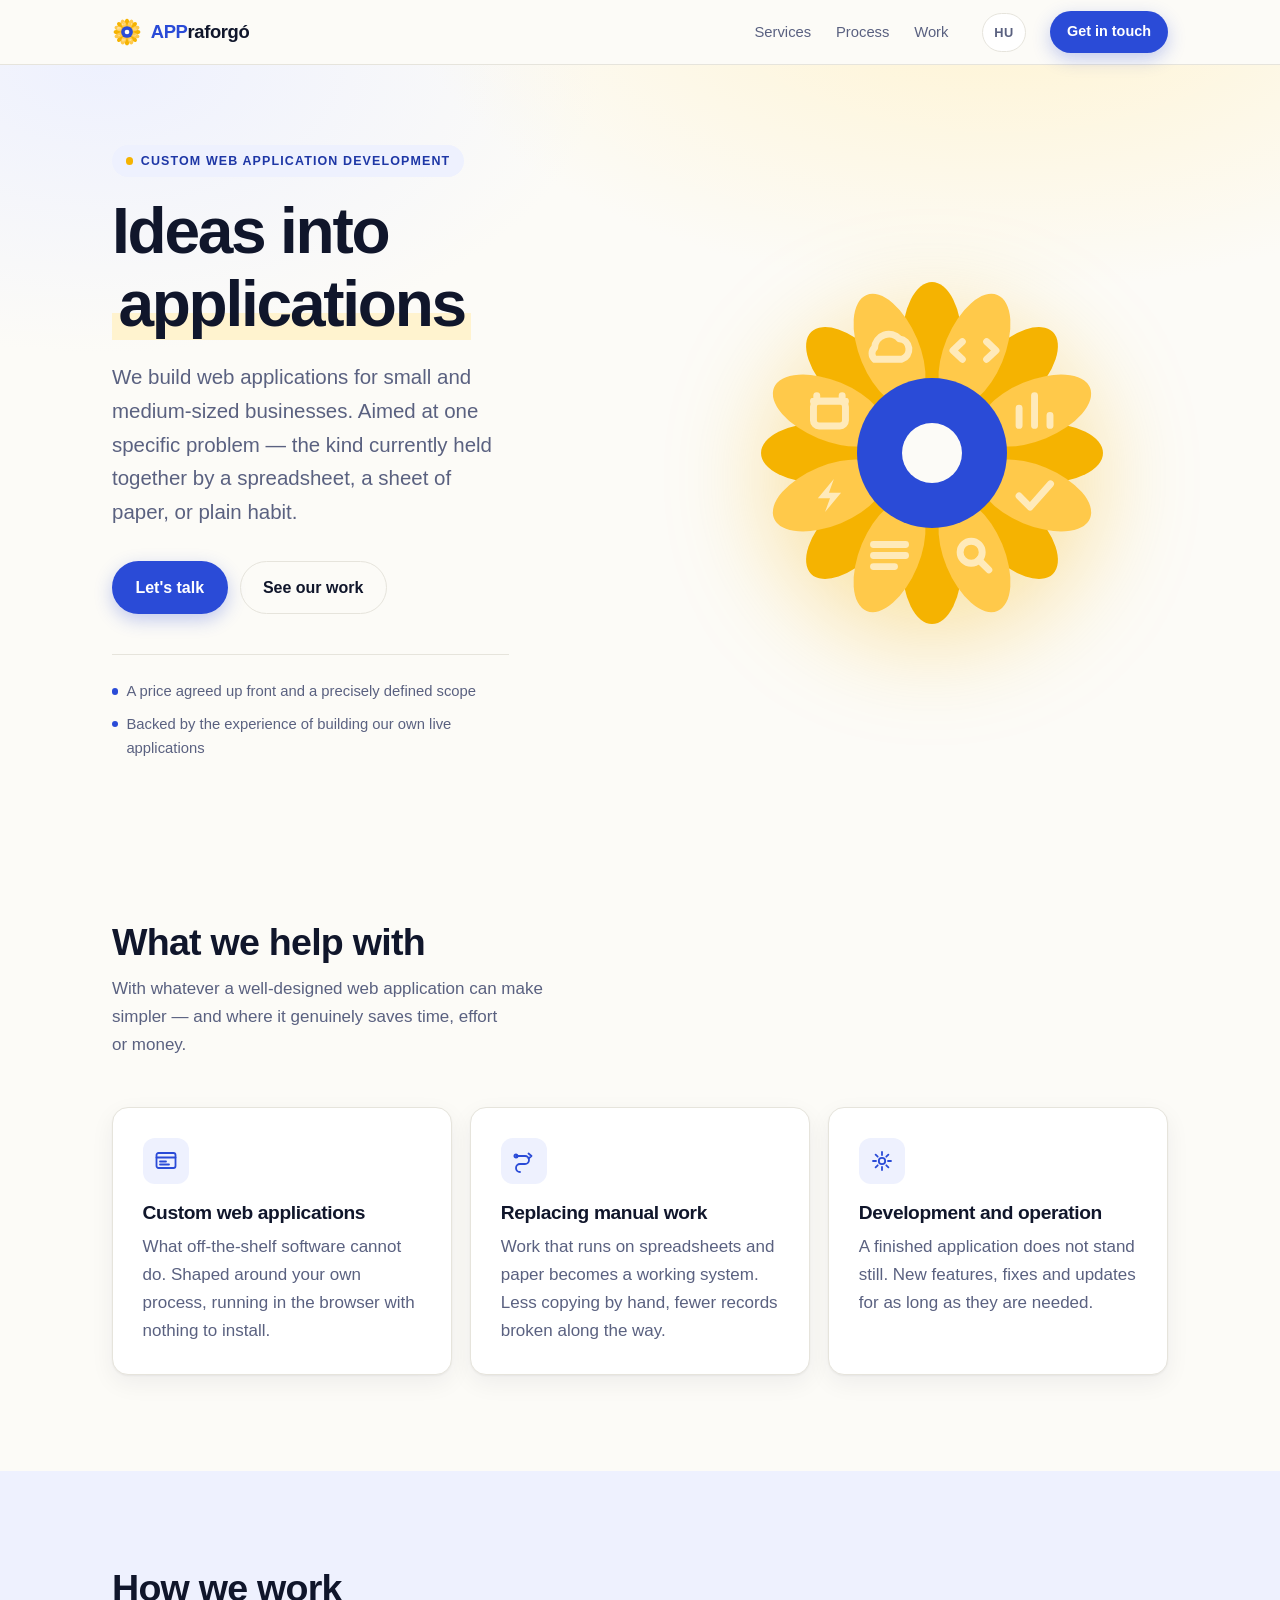
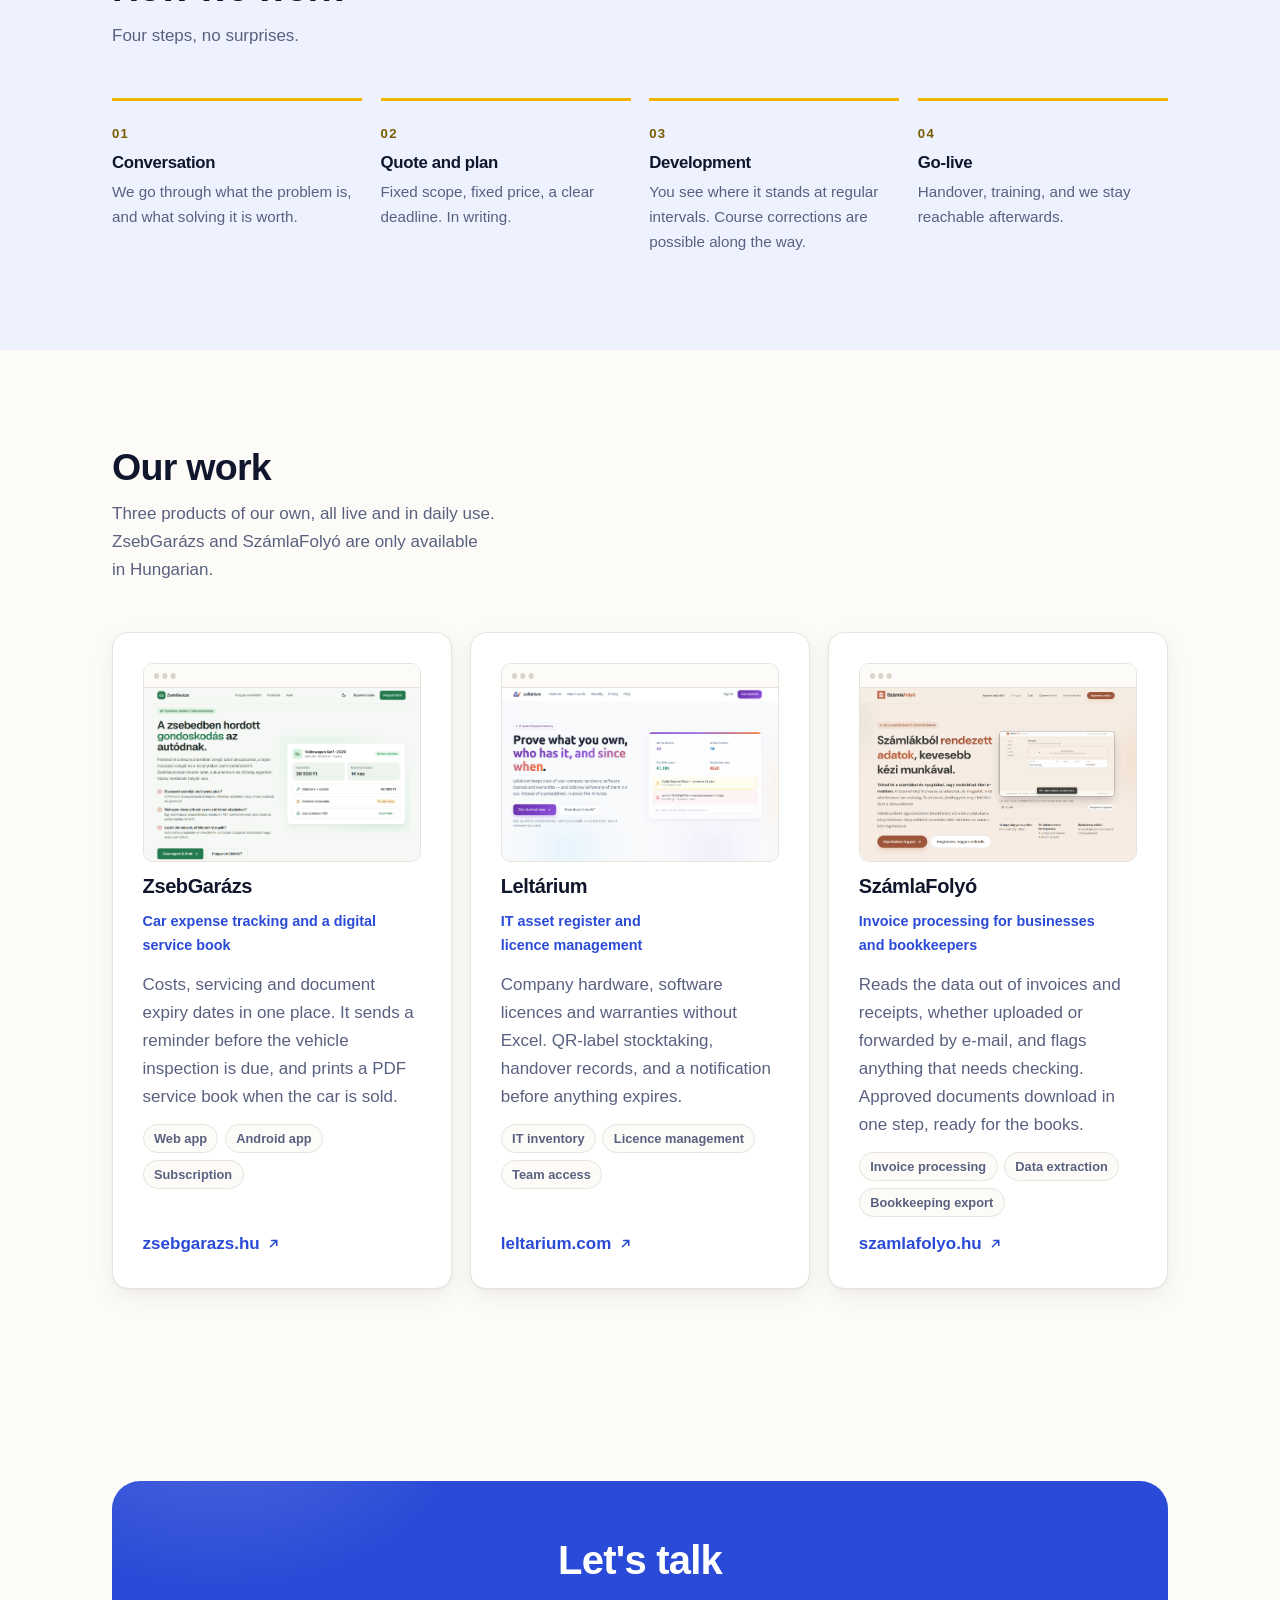
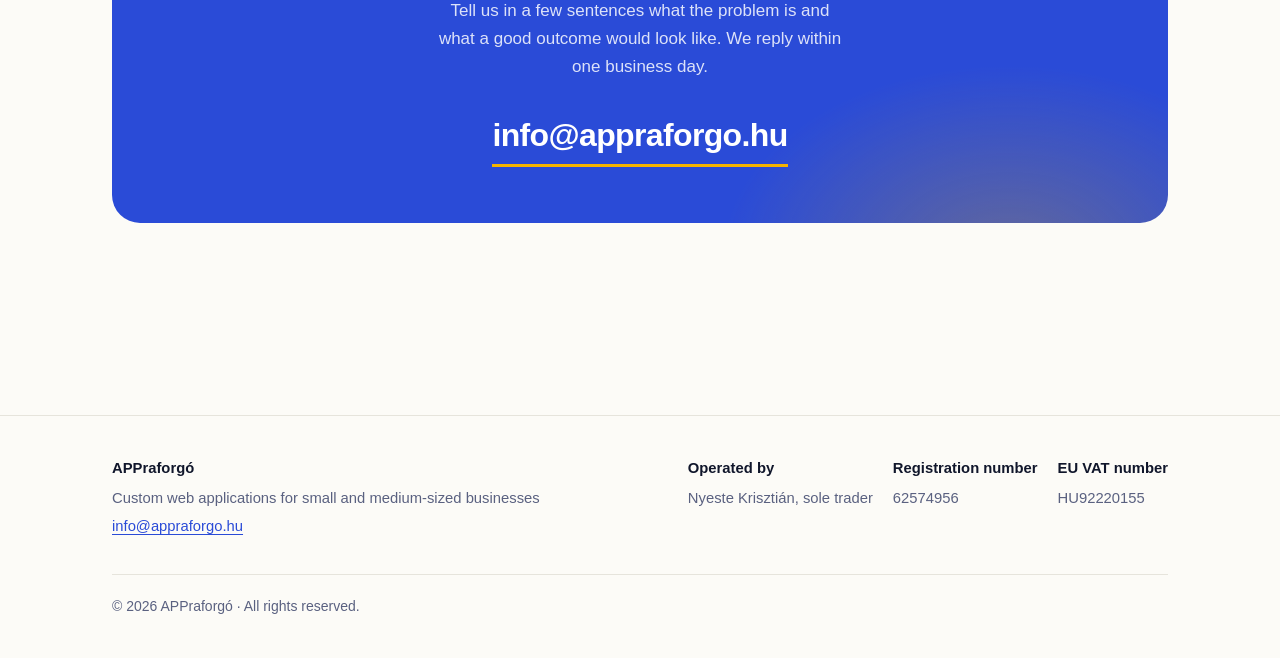
==== commit da57a029: "Add SzámlaFolyó to the reference work A third product, on both language versions. The copy is writte" ====
--- a/en/index.html
+++ b/en/index.html
@@ -284,7 +284,7 @@
     <div class="container">
       <div class="section-head">
         <h2>Our work</h2>
-        <p>Two products of our own, both live and in daily use. ZsebGarázs is only available in Hungarian.</p>
+        <p>Three products of our own, all live and in daily use. ZsebGarázs and SzámlaFolyó are only available in Hungarian.</p>
       </div>
 
       <div class="grid grid-2">
@@ -324,6 +324,27 @@
           </ul>
           <span class="work-link">
             leltarium.com
+            <svg viewBox="0 0 24 24" fill="none" stroke="currentColor" stroke-width="2.4" stroke-linecap="round" stroke-linejoin="round" aria-hidden="true">
+              <path d="M7 17 17 7M9 7h8v8"/>
+            </svg>
+          </span>
+        </a>
+
+        <a class="card work" href="https://szamlafolyo.hu" target="_blank" rel="noopener noreferrer">
+          <div class="work-shot">
+            <img src="../assets/szamlafolyo.png" width="1414" height="884" loading="lazy" decoding="async"
+                 alt="The SzámlaFolyó home page showing the document upload screen">
+          </div>
+          <h3>SzámlaFolyó</h3>
+          <p class="work-tagline">Invoice processing for businesses and bookkeepers</p>
+          <p>Reads the data out of invoices and receipts, whether uploaded or forwarded by e-mail, and flags anything that needs checking. Approved documents download in one step, ready for the books.</p>
+          <ul class="tags">
+            <li>Invoice processing</li>
+            <li>Data extraction</li>
+            <li>Bookkeeping export</li>
+          </ul>
+          <span class="work-link">
+            szamlafolyo.hu
             <svg viewBox="0 0 24 24" fill="none" stroke="currentColor" stroke-width="2.4" stroke-linecap="round" stroke-linejoin="round" aria-hidden="true">
               <path d="M7 17 17 7M9 7h8v8"/>
             </svg>
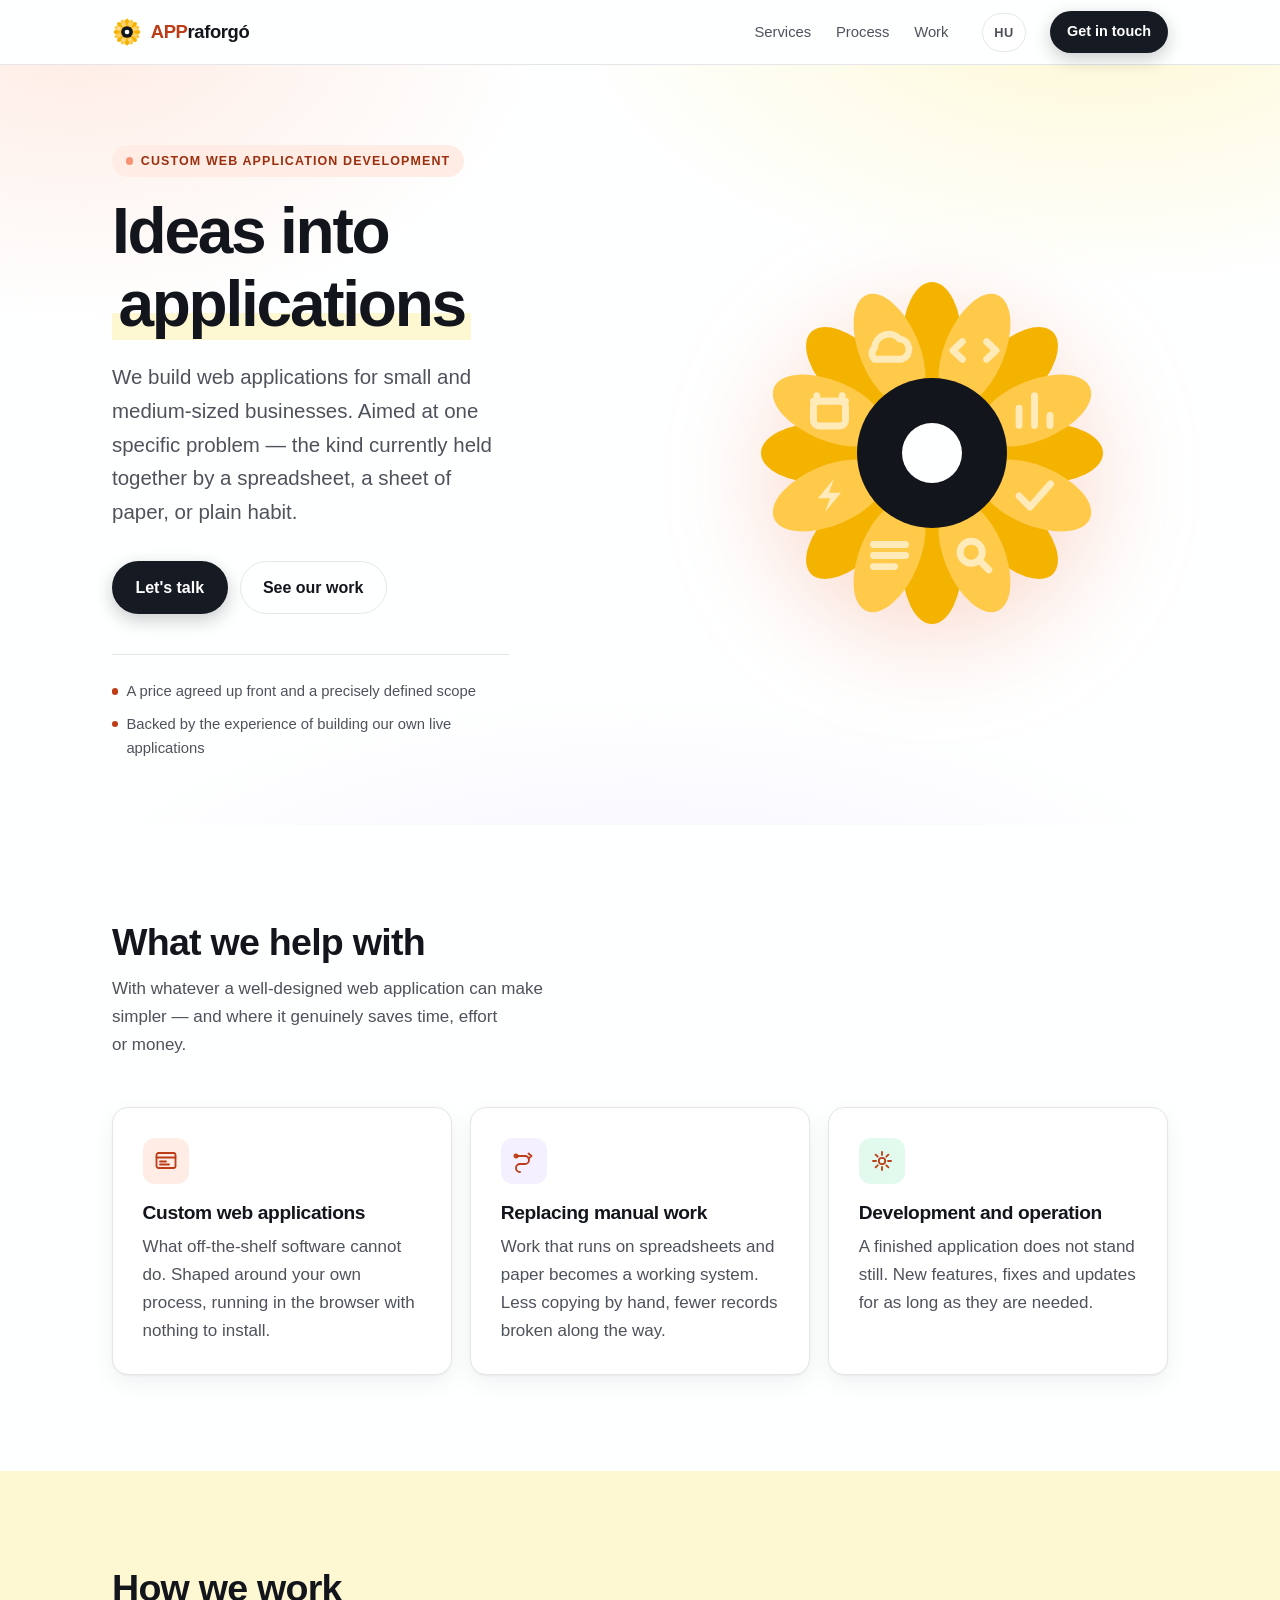
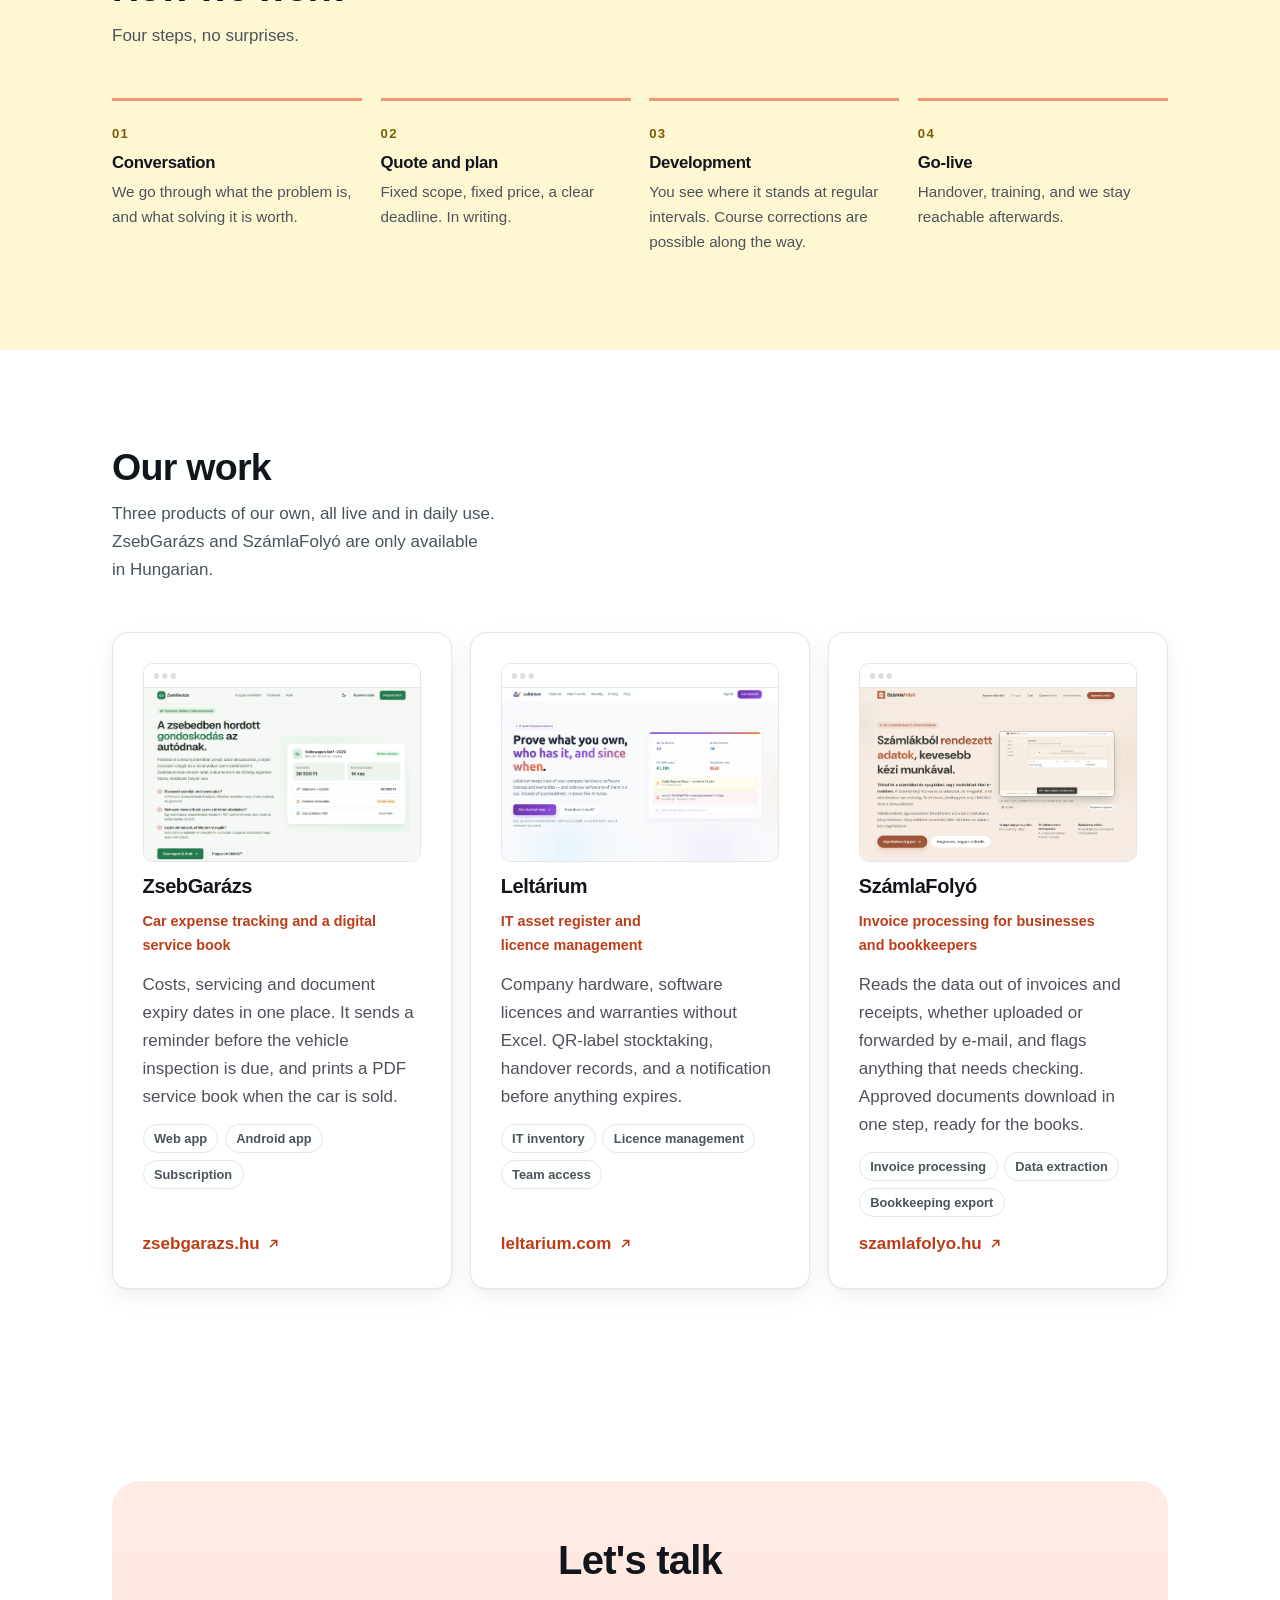
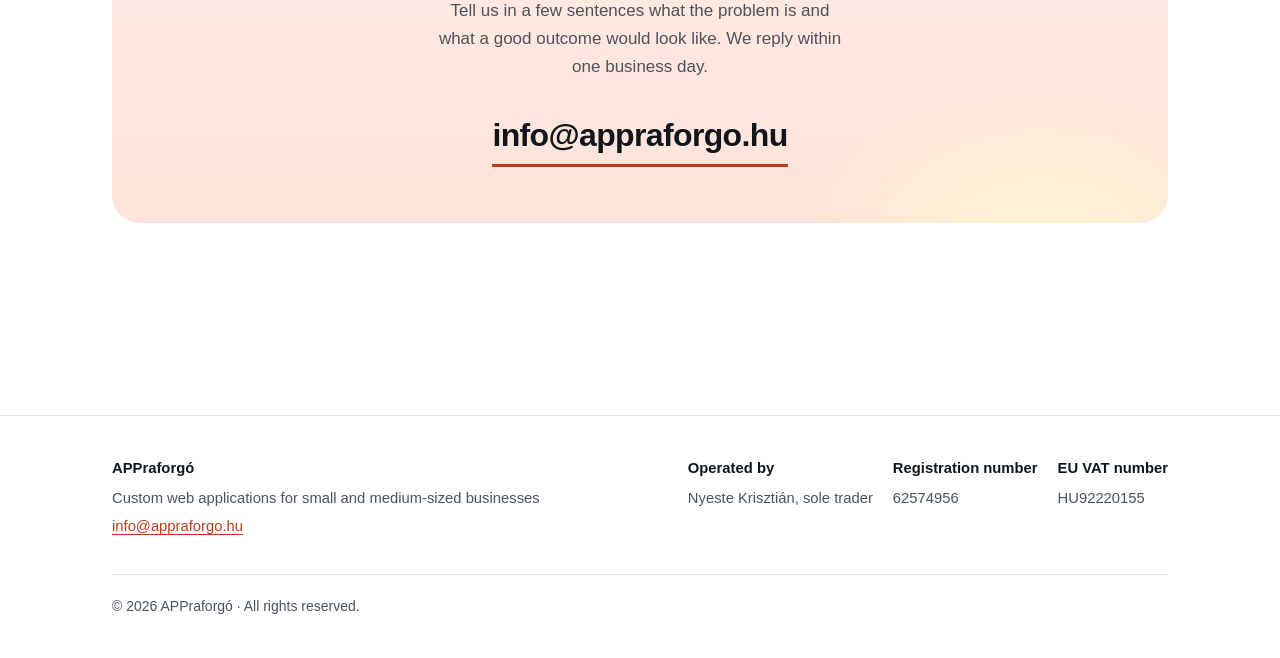
==== commit b1ff5d31: "Recolour the site with the reference palette Replace the royal blue and saturated gold with the airy" ====
--- a/en/index.html
+++ b/en/index.html
@@ -10,7 +10,7 @@
 <link rel="alternate" hreflang="hu" href="https://appraforgo.hu/">
 <link rel="alternate" hreflang="en" href="https://appraforgo.hu/en/">
 <link rel="alternate" hreflang="x-default" href="https://appraforgo.hu/">
-<meta name="theme-color" content="#2A4BD7">
+<meta name="theme-color" content="#FEFFFF">
 
 <meta property="og:type" content="website">
 <meta property="og:locale" content="en_US">
@@ -51,6 +51,11 @@
   "vatID": "HU92220155"
 }
 </script>
+<!-- The reveal animation only pre-hides elements when JavaScript is actually
+     available. This line runs before <body> paints, so there is no flash of
+     hidden content; without JS everything shows straight away. -->
+<script>document.documentElement.classList.add("js-reveal");</script>
+
 </head>
 
 <body id="top">
@@ -109,8 +114,8 @@
             <path d="M-2.7 1.6 H2.2 A1.9 1.9 0 0 0 1.8 -2.1 A2.6 2.6 0 0 0 -2.7 -0.5 A1.4 1.4 0 0 0 -2.7 1.6 Z" fill="none" stroke="#FFFFFF" stroke-width="1.25" stroke-linecap="round" stroke-linejoin="round"/>
           </g>
         </g>
-        <circle cx="32" cy="32" r="12.5" fill="#2A4BD7"/>
-        <circle cx="32" cy="32" r="5" fill="#FCFBF7"/>
+        <circle cx="32" cy="32" r="12.5" fill="#12161C"/>
+        <circle cx="32" cy="32" r="5" fill="#FEFFFF"/>
       </svg>
       <span><span class="brand-app">APP</span>raforgó</span>
     </a>
@@ -201,8 +206,8 @@
               <path d="M-2.7 1.6 H2.2 A1.9 1.9 0 0 0 1.8 -2.1 A2.6 2.6 0 0 0 -2.7 -0.5 A1.4 1.4 0 0 0 -2.7 1.6 Z" fill="none" stroke="#FFFFFF" stroke-width="1.25" stroke-linecap="round" stroke-linejoin="round"/>
             </g>
           </g>
-          <circle cx="32" cy="32" r="12.5" fill="#2A4BD7"/>
-          <circle cx="32" cy="32" r="5" fill="#FCFBF7"/>
+          <circle cx="32" cy="32" r="12.5" fill="#12161C"/>
+          <circle cx="32" cy="32" r="5" fill="#FEFFFF"/>
         </svg>
       </div>
     </div>
@@ -211,13 +216,13 @@
   <!-- Services -->
   <section class="section" id="services">
     <div class="container">
-      <div class="section-head">
+      <div class="section-head reveal">
         <h2>What we help with</h2>
         <p>With whatever a well-designed web application can make simpler — and where it genuinely saves time, effort or money.</p>
       </div>
 
       <div class="grid grid-3">
-        <article class="card">
+        <article class="card reveal">
           <div class="card-icon" aria-hidden="true">
             <svg viewBox="0 0 24 24" fill="none" stroke="currentColor" stroke-width="1.8" stroke-linecap="round" stroke-linejoin="round">
               <rect x="2.5" y="4" width="19" height="15" rx="2"/><path d="M2.5 8.5h19M6 12.5h6M6 15.5h9"/>
@@ -227,7 +232,7 @@
           <p>What off-the-shelf software cannot do. Shaped around your own process, running in the browser with nothing to install.</p>
         </article>
 
-        <article class="card">
+        <article class="card reveal">
           <div class="card-icon" aria-hidden="true">
             <svg viewBox="0 0 24 24" fill="none" stroke="currentColor" stroke-width="1.8" stroke-linecap="round" stroke-linejoin="round">
               <path d="M4 7h9a4 4 0 0 1 0 8H8a4 4 0 0 0 0 8"/><path d="m16.5 4.5 3 2.5-3 2.5"/><circle cx="4" cy="7" r="1.6"/>
@@ -237,7 +242,7 @@
           <p>Work that runs on spreadsheets and paper becomes a working system. Less copying by hand, fewer records broken along the way.</p>
         </article>
 
-        <article class="card">
+        <article class="card reveal">
           <div class="card-icon" aria-hidden="true">
             <svg viewBox="0 0 24 24" fill="none" stroke="currentColor" stroke-width="1.8" stroke-linecap="round" stroke-linejoin="round">
               <path d="M12 3v3M12 18v3M3 12h3M18 12h3M5.6 5.6l2.1 2.1M16.3 16.3l2.1 2.1M18.4 5.6l-2.1 2.1M7.7 16.3l-2.1 2.1"/><circle cx="12" cy="12" r="3.2"/>
@@ -251,27 +256,27 @@
   </section>
 
   <!-- Process -->
-  <section class="section" id="process" style="background: var(--brand-soft);">
+  <section class="section" id="process" style="background: var(--sun-soft);">
     <div class="container">
-      <div class="section-head">
+      <div class="section-head reveal">
         <h2>How we work</h2>
         <p>Four steps, no surprises.</p>
       </div>
 
       <div class="steps">
-        <article class="step">
+        <article class="step reveal">
           <h3>Conversation</h3>
           <p>We go through what the problem is, and what solving it is worth.</p>
         </article>
-        <article class="step">
+        <article class="step reveal">
           <h3>Quote and plan</h3>
           <p>Fixed scope, fixed price, a clear deadline. In writing.</p>
         </article>
-        <article class="step">
+        <article class="step reveal">
           <h3>Development</h3>
           <p>You see where it stands at regular intervals. Course corrections are possible along the way.</p>
         </article>
-        <article class="step">
+        <article class="step reveal">
           <h3>Go-live</h3>
           <p>Handover, training, and we stay reachable afterwards.</p>
         </article>
@@ -282,13 +287,13 @@
   <!-- Work -->
   <section class="section" id="work">
     <div class="container">
-      <div class="section-head">
+      <div class="section-head reveal">
         <h2>Our work</h2>
         <p>Three products of our own, all live and in daily use. ZsebGarázs and SzámlaFolyó are only available in Hungarian.</p>
       </div>
 
       <div class="grid grid-2">
-        <a class="card work" href="https://zsebgarazs.hu" target="_blank" rel="noopener noreferrer">
+        <a class="card work reveal" href="https://zsebgarazs.hu" target="_blank" rel="noopener noreferrer">
           <div class="work-shot">
             <img src="../assets/zsebgarazs.png" width="1229" height="768" loading="lazy" decoding="async"
                  alt="The ZsebGarázs home screen showing the detail page of a car">
@@ -309,7 +314,7 @@
           </span>
         </a>
 
-        <a class="card work" href="https://leltarium.com" target="_blank" rel="noopener noreferrer">
+        <a class="card work reveal" href="https://leltarium.com" target="_blank" rel="noopener noreferrer">
           <div class="work-shot">
             <img src="../assets/leltarium-en.png" width="1227" height="767" loading="lazy" decoding="async"
                  alt="The Leltárium home page showing a dashboard of active devices, licences, monthly spend and expiry warnings">
@@ -330,7 +335,7 @@
           </span>
         </a>
 
-        <a class="card work" href="https://szamlafolyo.hu" target="_blank" rel="noopener noreferrer">
+        <a class="card work reveal" href="https://szamlafolyo.hu" target="_blank" rel="noopener noreferrer">
           <div class="work-shot">
             <img src="../assets/szamlafolyo.png" width="1414" height="884" loading="lazy" decoding="async"
                  alt="The SzámlaFolyó home page showing the document upload screen">
@@ -357,7 +362,7 @@
   <!-- Contact -->
   <section class="section" id="contact">
     <div class="container">
-      <div class="contact">
+      <div class="contact reveal">
         <h2>Let's talk</h2>
         <p>
           Tell us in a few sentences what the problem is and what a good outcome
@@ -401,6 +406,40 @@
   document.getElementById("ev").textContent = new Date().getFullYear();
 </script>
 
+<!-- Cards floating in: anything reaching the viewport rises once, quietly.
+     The hero is deliberately left out — it is the page's largest text, and
+     a fade would delay the LCP that Google measures. -->
+<script>
+  (function () {
+    var items = document.querySelectorAll(".reveal");
+
+    // Nincs IntersectionObserver? Akkor vissza a rejtést, és kész.
+    if (!("IntersectionObserver" in window) || !items.length) {
+      document.documentElement.classList.remove("js-reveal");
+      return;
+    }
+
+    // Within one group (same parent) neighbours start staggered.
+    items.forEach(function (el) {
+      var i = 0;
+      for (var p = el.previousElementSibling; p; p = p.previousElementSibling) {
+        if (p.classList.contains("reveal")) i++;
+      }
+      el.style.setProperty("--reveal-delay", Math.min(i, 4) * 90 + "ms");
+    });
+
+    var io = new IntersectionObserver(function (entries) {
+      entries.forEach(function (entry) {
+        if (!entry.isIntersecting) return;
+        entry.target.classList.add("is-visible");
+        io.unobserve(entry.target);          // runs once, then we let it go
+      });
+    }, { threshold: .15, rootMargin: "0px 0px -10% 0px" });
+
+    items.forEach(function (el) { io.observe(el); });
+  })();
+</script>
+
 <!-- Vercel Web Analytics. Cookie-free, served from our own domain (no external
      request), and only measures page views. The window.va line is needed for
      later custom events — without it, va() calls would be dropped. -->
--- a/assets/style.css
+++ b/assets/style.css
@@ -1,23 +1,35 @@
 /* ==========================================================================
    APPraforgó — landing page
-   Paletta: királykék + napraforgó arany, világos törtfehér alapon.
+   Paletta: tiszta fehér alap, majdnem fekete szöveg, pasztell mezők
+   (barack / napsárga / menta / levendula) és terrakotta kiemelés.
    ========================================================================== */
 
 :root {
   color-scheme: light;
 
-  /* Színek */
-  --bg:          #FCFBF7;
+  /* Színek.
+     Minden érték a referenciaoldal kirajzolt képéből mintázva, nem szemre
+     becsülve. A párosítások WCAG AA-ra ellenőrizve (a számokat lásd lentebb
+     az egyes szabályoknál). */
+  --bg:          #FEFFFF;   /* lap háttere: fehér, hajszálnyi hideg árnyalattal */
   --surface:     #FFFFFF;
-  --ink:         #10162B;
-  --muted:       #5A6180;
-  --brand:       #2A4BD7;
-  --brand-dark:  #1E37A6;
-  --brand-soft:  #EEF1FE;
-  --sun:         #F5B301;
-  --sun-soft:    #FFF3CF;
-  --sun-ink:     #7A5B00;  /* sárga családú szöveg világos háttéren, AA-kontraszttal */
-  --line:        #E6E4DC;
+  --ink:         #12161C;   /* főszöveg és címek */
+  --ink-solid:   #161A22;   /* tömör sötét felület: elsődleges gomb */
+  --muted:       #4E525B;   /* másodlagos szöveg — 7.8:1 a lap hátterén */
+  --brand:       #BC3D17;   /* terrakotta: linkek, ikonok, kiemelés — 5.5:1 */
+  --brand-dark:  #9A300F;   /* hover — 7.5:1 */
+  --brand-soft:  #FFECE5;   /* barack mező */
+  --coral:       #F79273;   /* korall: apró dekoratív jelek */
+
+  /* A napraforgó-sárga megmaradt: a referenciaoldalnak is pont ez a két
+     sárgája van, úgyhogy a márkaszín nem esett áldozatul az átszínezésnek. */
+  --sun:         #F9ECA7;   /* erősebb sárga */
+  --sun-soft:    #FEF8D2;   /* napsárga mező */
+  --sun-ink:     #7A5E06;   /* sárga családú szöveg — 5.7:1 a sárga mezőn */
+
+  --mint:        #E2FAED;
+  --lilac:       #F5F0FF;
+  --line:        #E4E6E9;   /* hajszálvonal */
 
   /* Tipográfia */
   --font: -apple-system, BlinkMacSystemFont, "Segoe UI", Inter, Roboto,
@@ -27,8 +39,8 @@
   --container: 1120px;
   --radius: 16px;
   --radius-sm: 10px;
-  --shadow: 0 1px 2px rgba(16, 22, 43, .05), 0 8px 24px rgba(16, 22, 43, .06);
-  --shadow-lift: 0 2px 4px rgba(16, 22, 43, .06), 0 16px 40px rgba(16, 22, 43, .10);
+  --shadow: 0 1px 2px rgba(18, 22, 28, .05), 0 8px 24px rgba(18, 22, 28, .06);
+  --shadow-lift: 0 2px 4px rgba(18, 22, 28, .06), 0 16px 40px rgba(18, 22, 28, .10);
 }
 
 /* --- Alapok ------------------------------------------------------------- */
@@ -87,7 +99,7 @@
   position: sticky;
   top: 0;
   z-index: 50;
-  background: rgba(252, 251, 247, .88);
+  background: rgba(254, 255, 255, .85);
   backdrop-filter: saturate(180%) blur(12px);
   border-bottom: 1px solid var(--line);
 }
@@ -223,26 +235,30 @@
 }
 .btn:hover { transform: translateY(-1px); }
 
+/* A referenciaoldalon az elsődleges gomb nem márkaszínű, hanem tömör
+   majdnem-fekete pill — a pasztell mezők mellett ez ad kapaszkodót a szemnek.
+   Fehér szöveggel 17.4:1. */
 .btn-primary {
-  background: var(--brand);
+  background: var(--ink-solid);
   color: #fff;
-  box-shadow: 0 6px 18px rgba(42, 75, 215, .28);
-}
-.btn-primary:hover { background: var(--brand-dark); color: #fff; box-shadow: 0 10px 26px rgba(42, 75, 215, .34); }
+  box-shadow: 0 6px 18px rgba(18, 22, 28, .22);
+}
+.btn-primary:hover { background: var(--ink); color: #fff; box-shadow: 0 10px 26px rgba(18, 22, 28, .28); }
 
 .btn-ghost {
   background: transparent;
   color: var(--ink);
   border-color: var(--line);
 }
-.btn-ghost:hover { background: var(--surface); border-color: var(--brand); color: var(--brand-dark); }
-
+.btn-ghost:hover { background: var(--brand-soft); border-color: var(--brand); color: var(--brand-dark); }
+
+/* Jelenleg egyik lap sem használja; ha előkerül, a sárga mező a háttere. */
 .btn-sun {
   background: var(--sun);
   color: var(--ink);
-  box-shadow: 0 6px 18px rgba(245, 179, 1, .32);
-}
-.btn-sun:hover { background: #ffc21f; color: var(--ink); }
+  box-shadow: 0 6px 18px rgba(199, 160, 40, .24);
+}
+.btn-sun:hover { background: #F5E48C; color: var(--ink); }
 
 .btn-sm { padding: .5rem 1rem; font-size: .9rem; }
 
@@ -272,7 +288,7 @@
   content: "";
   width: .45rem; height: .45rem;
   border-radius: 50%;
-  background: var(--sun);
+  background: var(--coral);
 }
 
 /* --- Hero --------------------------------------------------------------- */
@@ -282,8 +298,9 @@
   overflow: hidden;
   padding-block: clamp(3rem, 7vw, 5rem) clamp(2.75rem, 5vw, 4rem);
   background:
-    radial-gradient(60rem 32rem at 78% -12%, var(--sun-soft) 0%, transparent 62%),
-    radial-gradient(52rem 30rem at 8% 0%, var(--brand-soft) 0%, transparent 60%);
+    radial-gradient(54rem 30rem at 86% -10%, var(--sun-soft) 0%, transparent 62%),
+    radial-gradient(48rem 30rem at 6% -4%, var(--brand-soft) 0%, transparent 60%),
+    radial-gradient(60rem 26rem at 50% 118%, var(--lilac) 0%, transparent 64%);
 }
 
 .hero-grid {
@@ -305,7 +322,7 @@
 }
 .hero-visual svg {
   width: min(24rem, 100%);
-  filter: drop-shadow(0 24px 50px rgba(245, 179, 1, .35));
+  filter: drop-shadow(0 24px 50px rgba(247, 146, 115, .34));
   animation: napraforgo 120s linear infinite;
 }
 @keyframes napraforgo { to { transform: rotate(360deg); } }
@@ -395,6 +412,11 @@
 }
 .card-icon svg { width: 1.5rem; height: 1.5rem; }
 
+/* A három csempe nem ugyanaz a pasztell: a referenciaoldal is váltogatja a
+   mezőszíneket. A terrakotta ikon mindhárom háttéren 4.8:1 fölött van. */
+.grid-3 > .card:nth-child(2) .card-icon { background: var(--lilac); }
+.grid-3 > .card:nth-child(3) .card-icon { background: var(--mint); }
+
 /* --- Folyamat ----------------------------------------------------------- */
 
 .steps {
@@ -421,7 +443,10 @@
   color: var(--sun-ink);
   margin-bottom: .5rem;
 }
-.step { border-top-color: var(--sun); }
+/* Korall, nem terrakotta: négy teljes szélességű vonalhoz a terrakotta túl
+   hangos volt a halk sárga sávon. A lépés sorszáma (--sun-ink, 5.7:1) viszi a
+   tagolást, a vonal csak kíséri. */
+.step { border-top-color: var(--coral); }
 .step h3 { font-size: 1.05rem; margin-bottom: .4rem; }
 .step p { color: var(--muted); font-size: .95rem; }
 
@@ -438,7 +463,7 @@
 .work:hover {
   transform: translateY(-3px);
   box-shadow: var(--shadow-lift);
-  border-color: #CFD6F7;
+  border-color: #FCD1C3;
   color: inherit;
 }
 
@@ -474,8 +499,8 @@
   width: .32rem;
   height: .32rem;
   border-radius: 50%;
-  background: #D8D5CB;
-  box-shadow: .52rem 0 0 #D8D5CB, 1.04rem 0 0 #D8D5CB;
+  background: #DCDEE2;
+  box-shadow: .52rem 0 0 #DCDEE2, 1.04rem 0 0 #DCDEE2;
 }
 .work-shot img {
   display: block;
@@ -525,18 +550,20 @@
 
 /* --- Kapcsolat ---------------------------------------------------------- */
 
+/* A referenciaoldal záró blokkja nem sötét, hanem világos barack mező sötét
+   szöveggel — ezért fordult meg itt a panel. A szöveg 15.9:1, a link
+   aláhúzása 4.8:1 a panel legsötétebb pontján. */
 .contact {
-  background: var(--brand);
-  color: #fff;
+  background:
+    radial-gradient(26rem 18rem at 88% 112%, var(--sun-soft) 0%, transparent 62%),
+    linear-gradient(180deg, var(--brand-soft) 0%, #FEE3DA 100%);
+  color: var(--ink);
   border-radius: clamp(18px, 3vw, 28px);
   padding: clamp(2rem, 5vw, 3.5rem);
   text-align: center;
-  background-image:
-    radial-gradient(30rem 20rem at 85% 110%, rgba(245, 179, 1, .28) 0%, transparent 60%),
-    radial-gradient(26rem 18rem at 10% -20%, rgba(255, 255, 255, .16) 0%, transparent 60%);
 }
 .contact h2 { font-size: clamp(1.7rem, 1.2rem + 2vw, 2.5rem); }
-.contact p { color: rgba(255, 255, 255, .84); margin: .9rem auto 0; max-width: 44ch; }
+.contact p { color: var(--muted); margin: .9rem auto 0; max-width: 44ch; }
 
 .mail {
   display: inline-block;
@@ -544,14 +571,16 @@
   font-size: clamp(1.2rem, .9rem + 1.8vw, 2rem);
   font-weight: 700;
   letter-spacing: -.02em;
-  color: #fff;
+  color: var(--ink);
   text-decoration: none;
-  border-bottom: 3px solid var(--sun);
+  border-bottom: 3px solid var(--brand);
   padding-bottom: .15rem;
   word-break: break-word;
 }
-.mail:hover { color: var(--sun); }
-.contact :focus-visible { outline-color: #fff; }
+.mail:hover { color: var(--brand); }
+/* A panel világos lett, így a globális terrakotta fókuszkeret látszik rajta
+   (4.8:1) — a korábbi fehér keret itt eltűnt volna. */
+.contact :focus-visible { outline-color: var(--brand); }
 
 /* --- Lábléc ------------------------------------------------------------- */
 
@@ -583,6 +612,58 @@
   font-size: .875rem;
 }
 
+/* --- Beúszó elemek ------------------------------------------------------ */
+
+/* A .reveal elemek csak akkor rejtőznek el, ha a JS tényleg lefutott: a
+   js-reveal osztályt a <head> egyetlen sora teszi fel. JavaScript nélkül —
+   vagy ha a lap alján lévő script elhasalna — minden rögtön látszik, tehát
+   az animáció sosem tudja elrejteni a tartalmat. */
+
+/* Szándékosan az önálló `translate` tulajdonság, nem a `transform`: így a
+   kártyák meglévő hover-emelkedése (`transform: translateY(-3px)`) külön
+   csatornán marad, és nem üti ki ez a nála erősebb szabály. Ahol a böngésző
+   nem ismeri a `translate`-et, ott marad a sima halványodás. */
+
+.js-reveal .reveal {
+  opacity: 0;
+  translate: 0 1.5rem;
+  transition: opacity .7s cubic-bezier(.21, .6, .35, 1),
+              translate .7s cubic-bezier(.21, .6, .35, 1),
+              rotate .7s cubic-bezier(.21, .6, .35, 1);
+  transition-delay: var(--reveal-delay, 0ms);
+}
+
+.js-reveal .reveal.is-visible {
+  opacity: 1;
+  translate: none;
+}
+
+/* A referencia-kártyák ennél többet csinálnak: hátradöntve indulnak, és a
+   képernyőre érve „felállnak". A térhatás a rács `perspective`-jéből jön —
+   a kártyára tett `rotate` önmagában lapos maradna. Szintén önálló
+   tulajdonság, nem `transform`, hogy a hover-emelkedés megmaradjon.
+
+   A két `is-visible` szabály azonos erősségű (0,3,0), és az alapszabály
+   áll előrébb, ezért a végállapotot itt négy osztállyal kell kimondani —
+   különben a kártya sosem állna vissza egyenesbe. */
+
+.grid-2 { perspective: 1400px; }
+
+.js-reveal .work.reveal {
+  transform-origin: 50% 100%;
+  rotate: x 30deg;
+  translate: 0 2rem;
+  /* Lassabb kifutás, mint a többi elemnél: a közös easing a döntés
+     háromnegyedét 300 ms alatt ledolgozta, így a térhatás meg sem látszott. */
+  transition-duration: 1s;
+  transition-timing-function: cubic-bezier(.25, .46, .45, .94);
+}
+
+.js-reveal .work.reveal.is-visible {
+  rotate: none;
+  translate: none;
+}
+
 /* --- Mozgáscsökkentés --------------------------------------------------- */
 
 @media (prefers-reduced-motion: reduce) {
@@ -592,6 +673,8 @@
     animation-iteration-count: 1 !important;
     transition-duration: .01ms !important;
   }
+  /* Itt nem úszik be semmi: minden elem rögtön a végállapotában áll. */
+  .js-reveal .reveal { opacity: 1; translate: none; rotate: none; transition: none; }
   .btn:hover, .work:hover { transform: none; }
   .work:hover .work-shot img { transform: none; }
 }
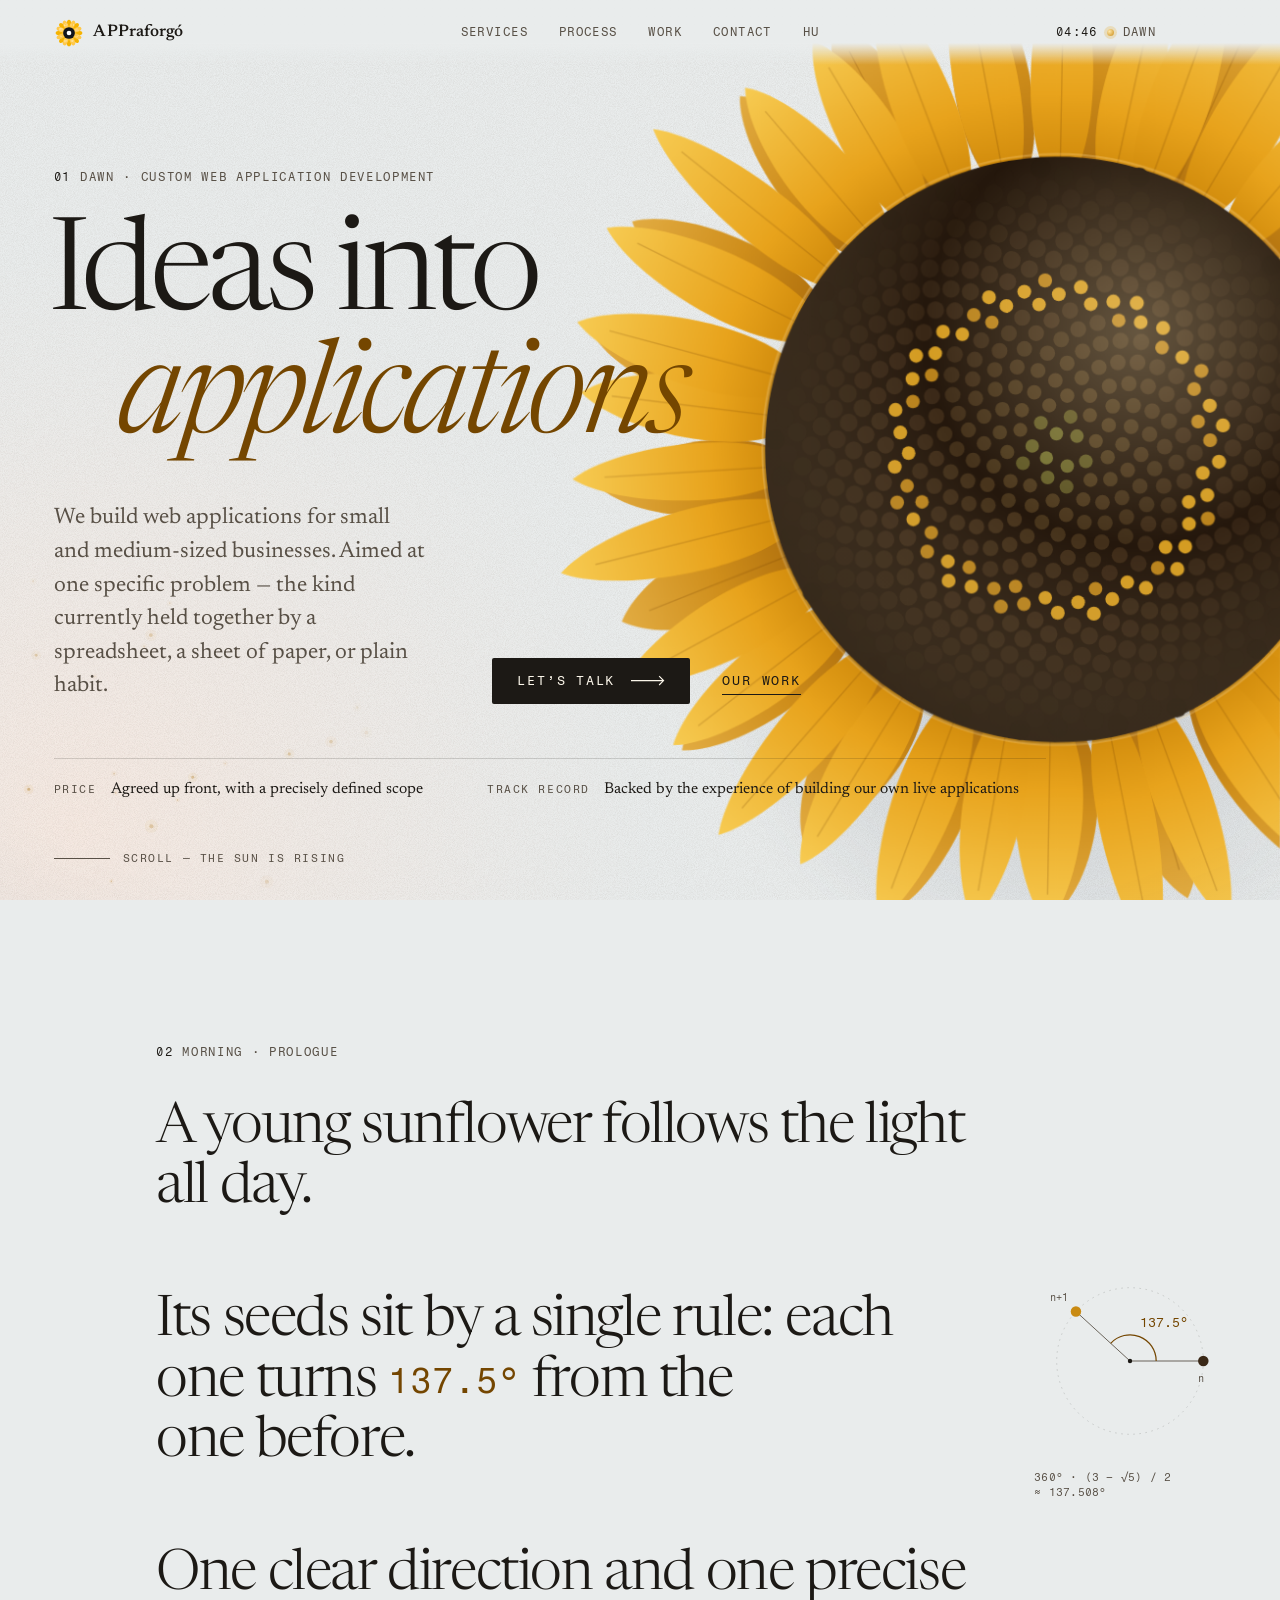
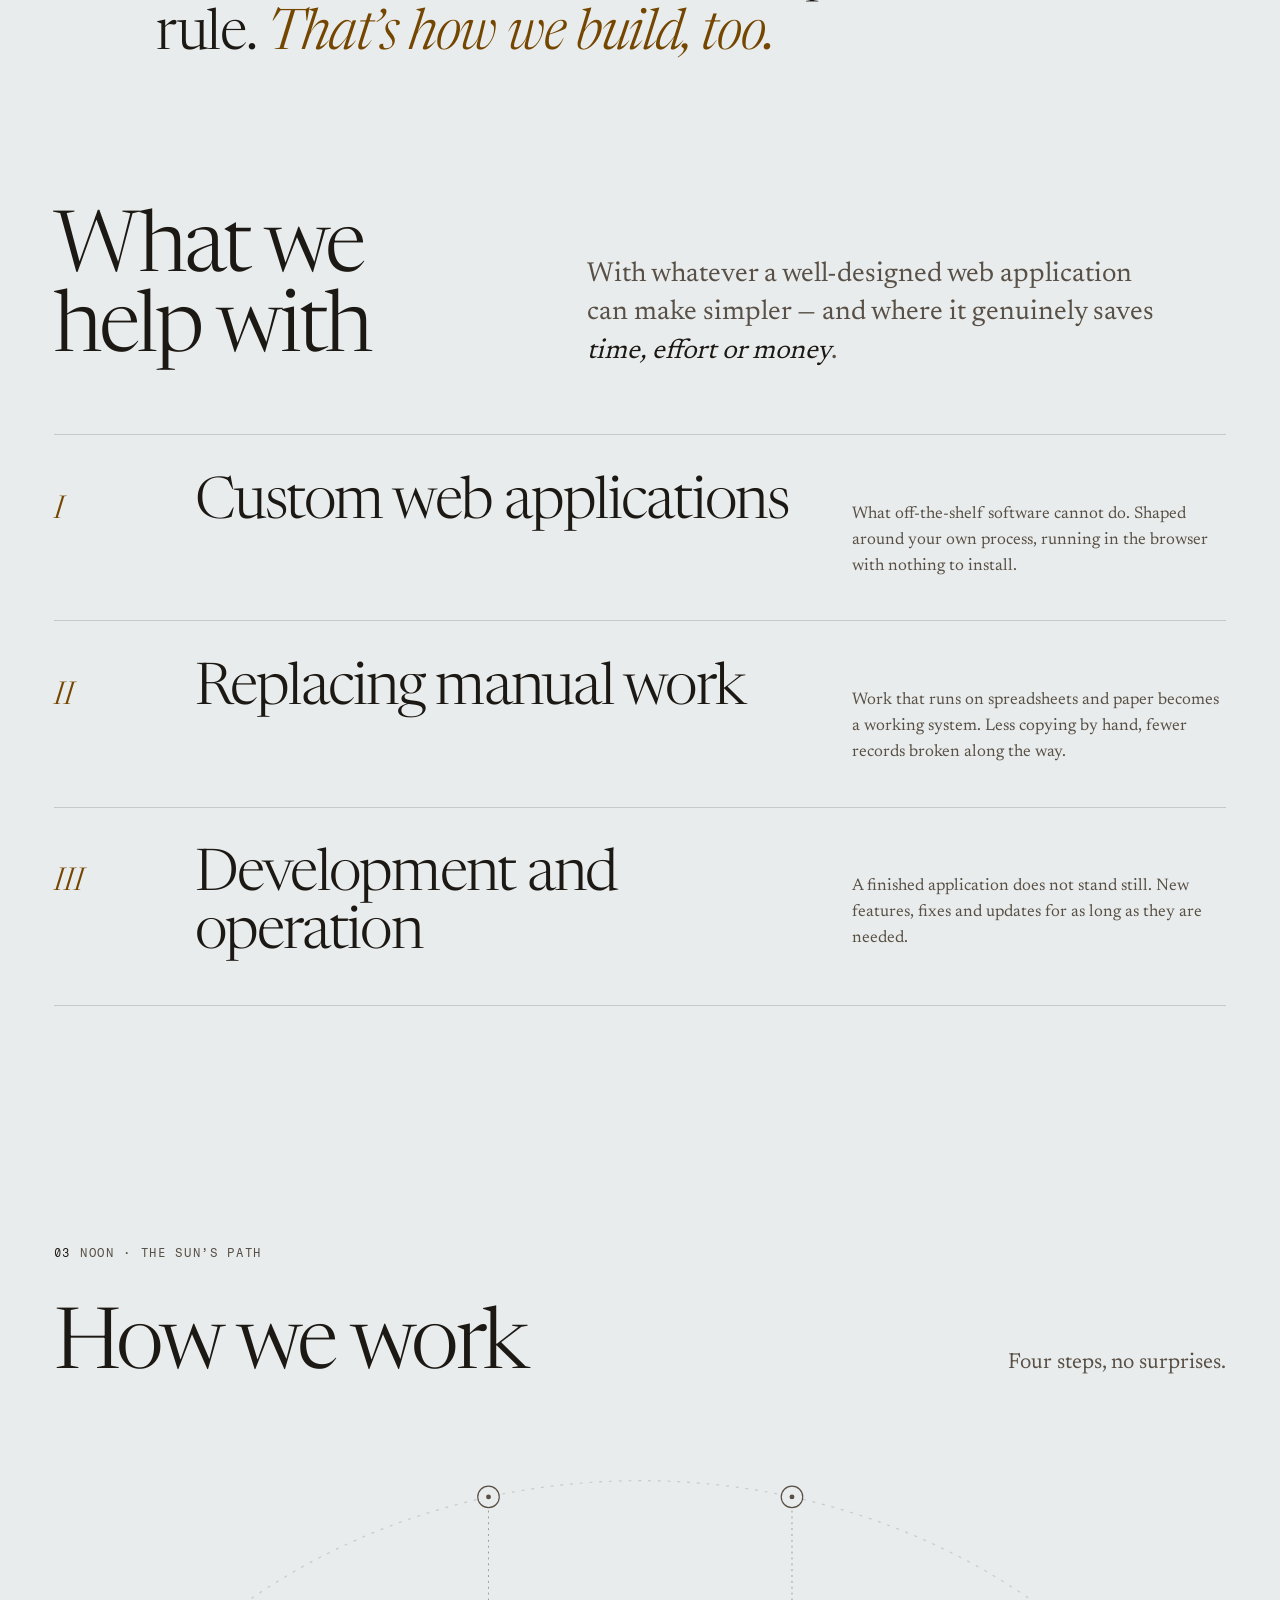
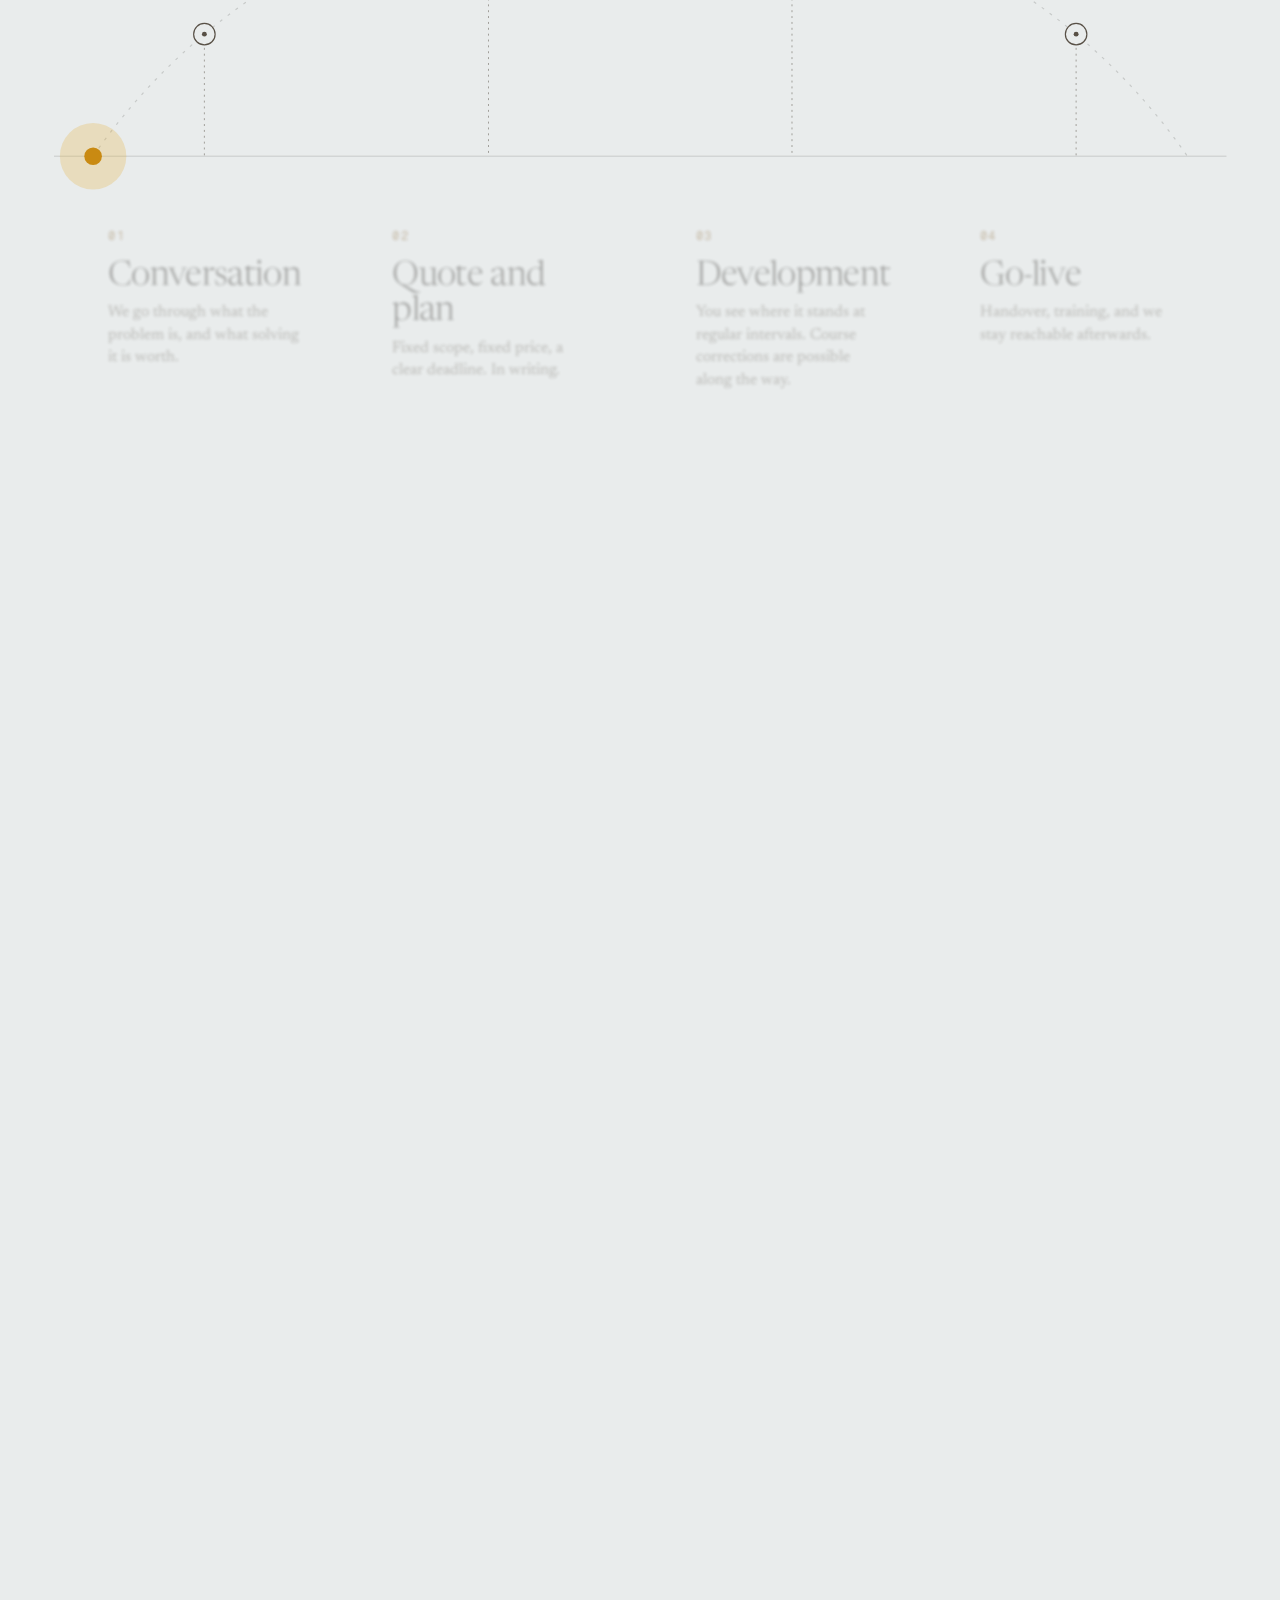
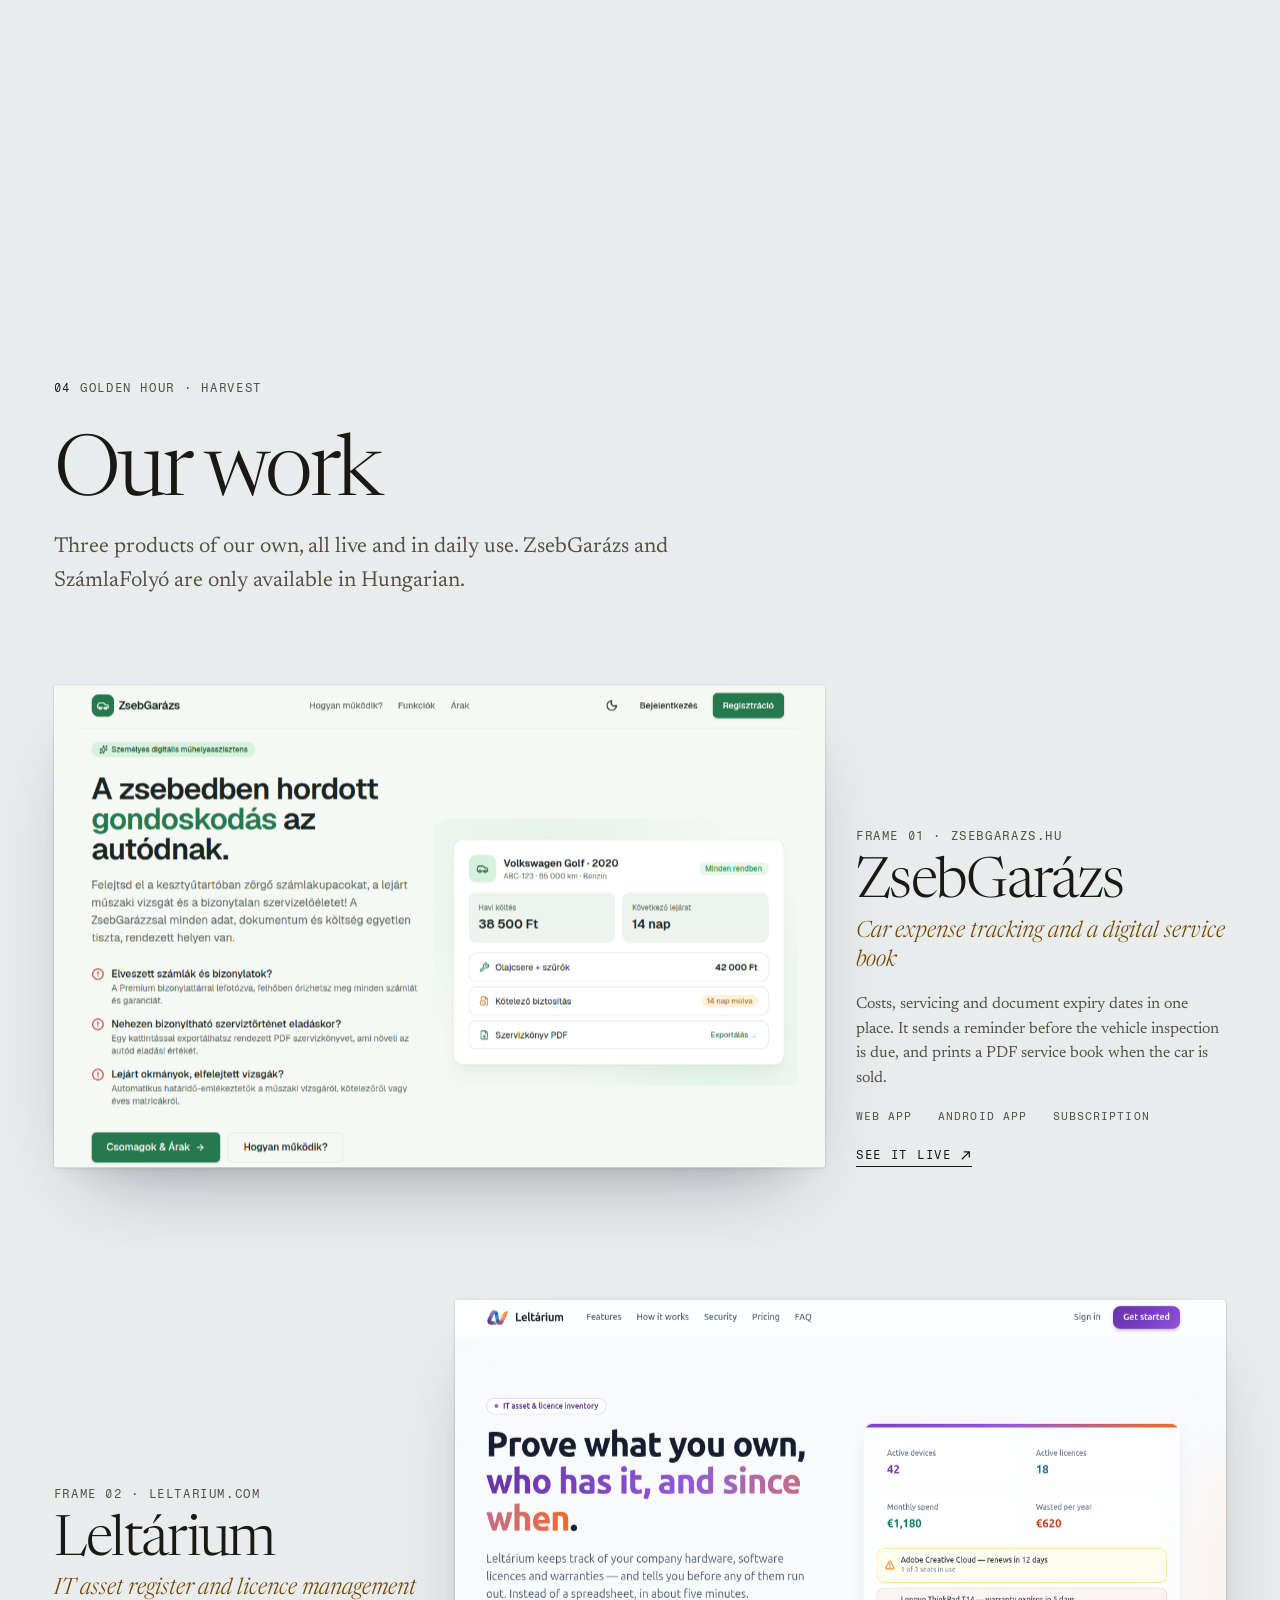
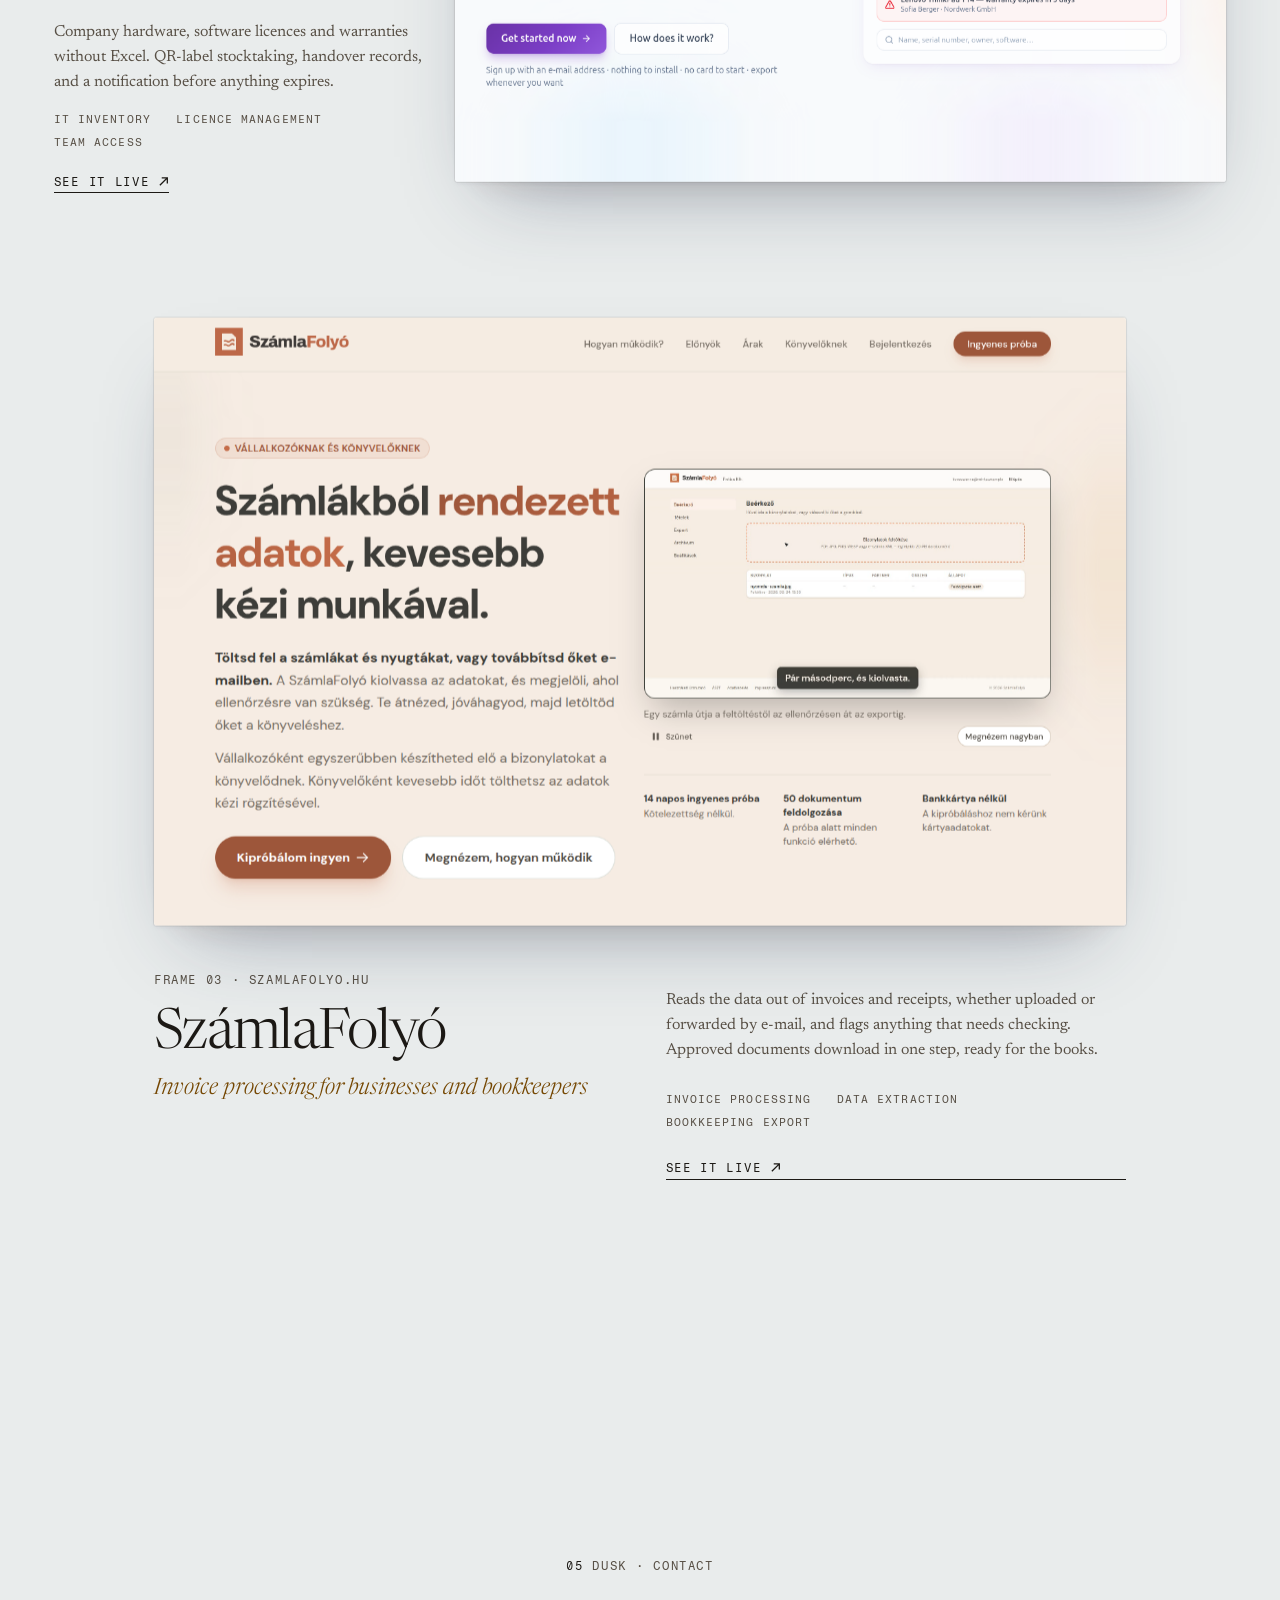
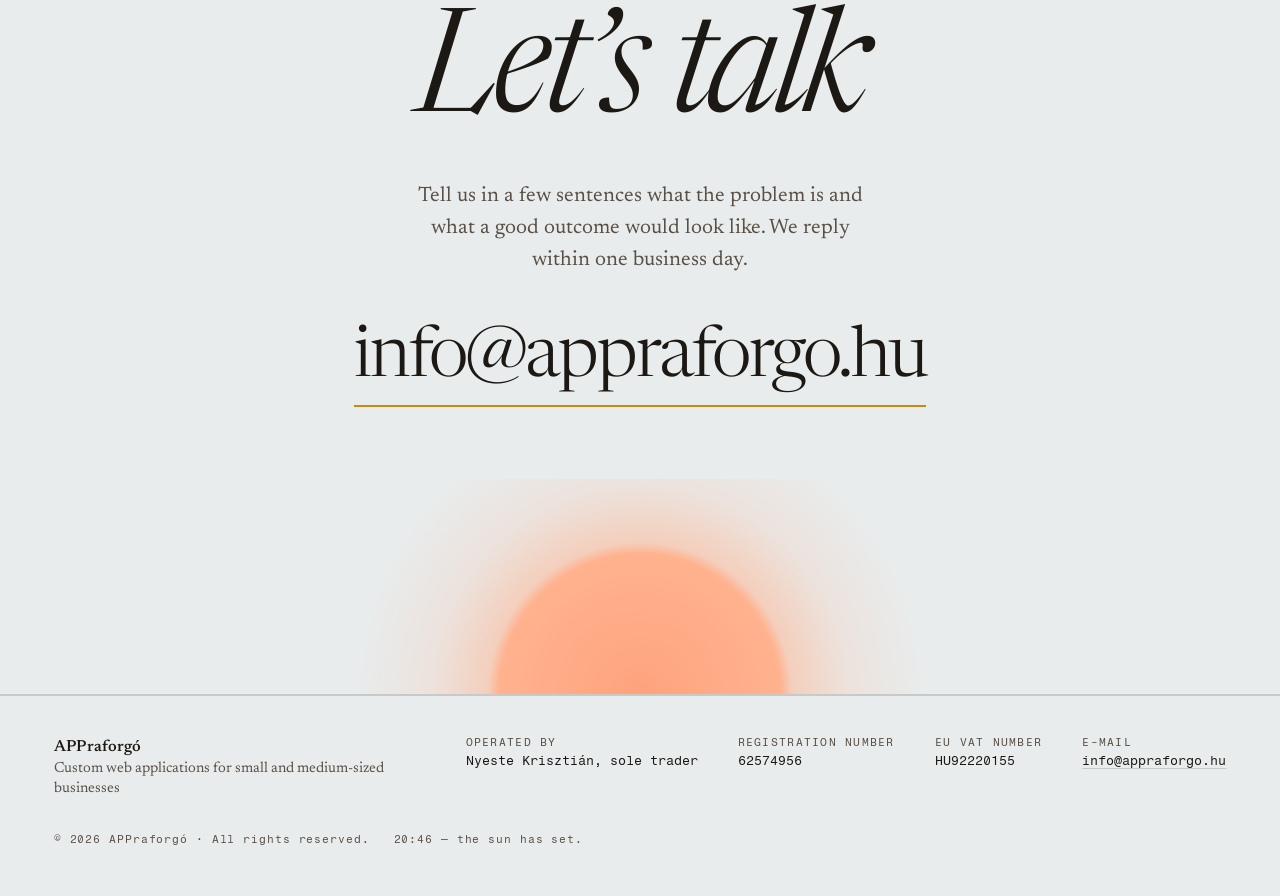
==== commit 6f70b65e: "Go live with "A fény felé" The concept becomes the site at / and /en/. The live pages keep everythin" ====
--- a/en/index.html
+++ b/en/index.html
@@ -10,7 +10,7 @@
 <link rel="alternate" hreflang="hu" href="https://appraforgo.hu/">
 <link rel="alternate" hreflang="en" href="https://appraforgo.hu/en/">
 <link rel="alternate" hreflang="x-default" href="https://appraforgo.hu/">
-<meta name="theme-color" content="#FEFFFF">
+<meta name="theme-color" content="#E9ECEC">
 
 <meta property="og:type" content="website">
 <meta property="og:locale" content="en_US">
@@ -19,18 +19,21 @@
 <meta property="og:title" content="APPraforgó — Ideas into applications">
 <meta property="og:description" content="Custom web applications for small and medium-sized businesses. Systems built around one specific business problem.">
 <meta property="og:url" content="https://appraforgo.hu/en/">
-<meta property="og:image" content="https://appraforgo.hu/assets/og-en.png">
-<meta property="og:image:type" content="image/png">
+<meta property="og:image" content="https://appraforgo.hu/assets/og-en.jpg">
+<meta property="og:image:type" content="image/jpeg">
 <meta property="og:image:width" content="1200">
 <meta property="og:image:height" content="630">
-<meta property="og:image:alt" content="APPraforgó — Ideas into applications">
+<meta property="og:image:alt" content="APPraforgó — Ideas into applications. A sunflower in the afternoon light.">
 <meta name="twitter:card" content="summary_large_image">
 <meta name="twitter:title" content="APPraforgó — Ideas into applications">
 <meta name="twitter:description" content="Custom web applications for small and medium-sized businesses.">
-<meta name="twitter:image" content="https://appraforgo.hu/assets/og-en.png">
-<meta name="twitter:image:alt" content="APPraforgó — Ideas into applications">
+<meta name="twitter:image" content="https://appraforgo.hu/assets/og-en.jpg">
+<meta name="twitter:image:alt" content="APPraforgó — Ideas into applications. A sunflower in the afternoon light.">
 
 <link rel="icon" href="../favicon.svg" type="image/svg+xml">
+<!-- The two typefaces visible in the first frame. The rest can wait. -->
+<link rel="preload" href="../assets/fonts/newsreader-display.woff2" as="font" type="font/woff2" crossorigin>
+<link rel="preload" href="../assets/fonts/newsreader-display-italic.woff2" as="font" type="font/woff2" crossorigin>
 <link rel="stylesheet" href="../assets/style.css">
 
 <script type="application/ld+json">
@@ -51,401 +54,265 @@
   "vatID": "HU92220155"
 }
 </script>
-<!-- The reveal animation only pre-hides elements when JavaScript is actually
-     available. This line runs before <body> paints, so there is no flash of
-     hidden content; without JS everything shows straight away. -->
-<script>document.documentElement.classList.add("js-reveal");</script>
+<!-- Reveal elements are hidden up front only when JavaScript actually runs.
+     Without it everything shows at once; only the time of day stays put. -->
+<script>document.documentElement.classList.add("js");</script>
 
 </head>
 
 <body id="top">
 <a class="skip" href="#main">Skip to content</a>
 
-<header class="site-header">
-  <div class="container header-inner">
-    <a class="brand" href="#top">
-      <svg viewBox="0 0 64 64" aria-hidden="true" focusable="false">
-        <defs><ellipse id="petal-h" cx="32" cy="13.5" rx="5" ry="10"/></defs>
-        <g fill="#F5B301">
-          <use href="#petal-h"/>
-          <use href="#petal-h" transform="rotate(45 32 32)"/>
-          <use href="#petal-h" transform="rotate(90 32 32)"/>
-          <use href="#petal-h" transform="rotate(135 32 32)"/>
-          <use href="#petal-h" transform="rotate(180 32 32)"/>
-          <use href="#petal-h" transform="rotate(225 32 32)"/>
-          <use href="#petal-h" transform="rotate(270 32 32)"/>
-          <use href="#petal-h" transform="rotate(315 32 32)"/>
-        </g>
-        <g fill="#FFC94A">
-          <use href="#petal-h" transform="rotate(22.5 32 32)"/>
-          <use href="#petal-h" transform="rotate(67.5 32 32)"/>
-          <use href="#petal-h" transform="rotate(112.5 32 32)"/>
-          <use href="#petal-h" transform="rotate(157.5 32 32)"/>
-          <use href="#petal-h" transform="rotate(202.5 32 32)"/>
-          <use href="#petal-h" transform="rotate(247.5 32 32)"/>
-          <use href="#petal-h" transform="rotate(292.5 32 32)"/>
-          <use href="#petal-h" transform="rotate(337.5 32 32)"/>
-        </g>
-        <g opacity="0.62">
-          <g transform="translate(39.08 14.91) scale(0.92)">
-            <path d="M-2.2 -1.6 -3.9 0 -2.2 1.6 M2.2 -1.6 3.9 0 2.2 1.6" fill="none" stroke="#FFFFFF" stroke-width="1.25" stroke-linecap="round" stroke-linejoin="round"/>
-          </g>
-          <g transform="translate(49.09 24.92) scale(0.92)">
-            <path d="M-2.8 2.7 -2.8 -0.4 M0 2.7 0 -2.7 M2.8 2.7 2.8 0.9" fill="none" stroke="#FFFFFF" stroke-width="1.25" stroke-linecap="round" stroke-linejoin="round"/>
-          </g>
-          <g transform="translate(49.09 39.08) scale(0.92)">
-            <path d="M-2.8 0.1 -0.8 2.1 2.9 -2.1" fill="none" stroke="#FFFFFF" stroke-width="1.25" stroke-linecap="round" stroke-linejoin="round"/>
-          </g>
-          <g transform="translate(39.08 49.09) scale(0.92)">
-            <circle cx="-0.6" cy="-0.6" r="2" fill="none" stroke="#FFFFFF" stroke-width="1.25" stroke-linecap="round" stroke-linejoin="round"/>
-            <path d="M2.6 2.6 0.8 0.8" fill="none" stroke="#FFFFFF" stroke-width="1.25" stroke-linecap="round" stroke-linejoin="round"/>
-          </g>
-          <g transform="translate(24.92 49.09) scale(0.92)">
-            <path d="M-2.9 -2 2.9 -2 M-2.9 0 2.9 0 M-2.9 2 0.9 2" fill="none" stroke="#FFFFFF" stroke-width="1.25" stroke-linecap="round" stroke-linejoin="round"/>
-          </g>
-          <g transform="translate(14.91 39.08) scale(0.92)">
-            <path d="M0.8 -3 -2.1 0.5 0.1 0.5 -0.8 3 2.1 -0.5 -0.1 -0.5 Z" fill="#FFFFFF"/>
-          </g>
-          <g transform="translate(14.91 24.92) scale(0.92)">
-            <rect x="-2.9" y="-1.7" width="5.8" height="4.5" rx="1" fill="none" stroke="#FFFFFF" stroke-width="1.25" stroke-linecap="round" stroke-linejoin="round"/>
-            <path d="M-2.9 -1.7 2.9 -1.7 M-2.3 -2.7 -2.3 -1.7 M2.3 -2.7 2.3 -1.7" fill="none" stroke="#FFFFFF" stroke-width="1.25" stroke-linecap="round" stroke-linejoin="round"/>
-          </g>
-          <g transform="translate(24.92 14.91) scale(0.92)">
-            <path d="M-2.7 1.6 H2.2 A1.9 1.9 0 0 0 1.8 -2.1 A2.6 2.6 0 0 0 -2.7 -0.5 A1.4 1.4 0 0 0 -2.7 1.6 Z" fill="none" stroke="#FFFFFF" stroke-width="1.25" stroke-linecap="round" stroke-linejoin="round"/>
-          </g>
-        </g>
-        <circle cx="32" cy="32" r="12.5" fill="#12161C"/>
-        <circle cx="32" cy="32" r="5" fill="#FEFFFF"/>
-      </svg>
-      <span><span class="brand-app">APP</span>raforgó</span>
-    </a>
-
-    <nav class="nav" aria-label="Main navigation">
-      <a href="#services">Services</a>
-      <a href="#process">Process</a>
-      <a href="#work">Work</a>
-    </nav>
-
-    <a class="lang" href="/" hreflang="hu" lang="hu" aria-label="Váltás magyar nyelvre">HU</a>
-
-    <a class="btn btn-primary btn-sm" href="mailto:info@appraforgo.hu?subject=Enquiry%20from%20the%20APPraforg%C3%B3%20website">Get in touch</a>
-  </div>
+<!-- ===== Light layers =====================================================
+     The page's "lighting". All decoration, none of it takes the pointer. -->
+<div class="light" aria-hidden="true">
+  <div class="sun"></div>
+  <canvas class="motes"></canvas>
+  <div class="grain"></div>
+</div>
+<div class="lens" aria-hidden="true"></div>
+
+<!-- ===== Header =========================================================== -->
+<header class="hud">
+  <a class="mark" href="#top" aria-label="APPraforgó — back to the top">
+    <img src="../assets/logo.svg" width="30" height="30" alt="">
+    <span><span class="mark-app">APP</span>raforgó</span>
+  </a>
+  <nav class="hud-nav" aria-label="Main navigation">
+    <a href="#services">Services</a>
+    <a href="#process">Process</a>
+    <a href="#work">Work</a>
+    <a href="#contact">Contact</a>
+    <a href="/" hreflang="hu" lang="hu" aria-label="Váltás magyar nyelvre">HU</a>
+  </nav>
+  <!-- The sundial: the day passes as you scroll. Noise for a screen reader,
+       so it is hidden; the scene names are in the headings too. -->
+  <p class="clock" aria-hidden="true"><span data-clock>04:46</span><span class="clock-dot"></span><span data-scene-name>Dawn</span></p>
 </header>
 
 <main id="main">
 
-  <!-- Hero -->
-  <section class="hero">
-    <div class="container hero-grid">
-      <div class="hero-copy">
-        <p class="eyebrow">Custom web application development</p>
-        <h1>Ideas into <span class="accent">applications</span></h1>
-        <p class="hero-lead">
-          We build web applications for small and medium-sized businesses. Aimed
-          at one specific problem — the kind currently held together by a
-          spreadsheet, a sheet of paper, or plain habit.
-        </p>
-        <div class="hero-actions">
-          <a class="btn btn-primary" href="mailto:info@appraforgo.hu?subject=Enquiry%20from%20the%20APPraforg%C3%B3%20website">Let's talk</a>
-          <a class="btn btn-ghost" href="#work">See our work</a>
+<!-- ===== 01 — DAWN ========================================================
+     One seed. The headline is the first frame, so it does not wait for a
+     reveal (LCP). -->
+<section class="scene scene--hajnal" data-scene="Dawn" aria-labelledby="title">
+  <div class="flower-stage" aria-hidden="true">
+    <div class="flower-shadow"></div>
+    <div class="flower-tilt">
+      <svg class="flower" viewBox="-560 -560 1120 1120"></svg>
+    </div>
+  </div>
+
+  <div class="hero wrap">
+    <p class="slate slate--hero"><span>01</span> Dawn <span class="slate-sep">·</span> <span class="slate-what">Custom web application development</span></p>
+    <h1 class="hero-title" id="title">
+      <span class="line"><span>Ideas into</span></span>
+      <span class="line line--indent"><em>applications</em></span>
+    </h1>
+    <div class="hero-foot">
+      <p class="hero-lead">We build web applications for small and medium-sized businesses. Aimed at one specific problem — the kind currently held together by a spreadsheet, a sheet of paper, or plain habit.</p>
+      <div class="hero-cta">
+        <a class="cta" href="mailto:info@appraforgo.hu?subject=Enquiry%20from%20the%20APPraforg%C3%B3%20website">
+          <span>Let’s talk</span>
+          <svg class="cta-arrow" viewBox="0 0 40 12" aria-hidden="true"><path d="M0 6h37M32 1l5 5-5 5"/></svg>
+        </a>
+        <a class="cta-quiet" href="#work">Our work</a>
+      </div>
+    </div>
+    <dl class="credits">
+      <div><dt>Price</dt><dd>Agreed up front, with a precisely defined scope</dd></div>
+      <div><dt>Track record</dt><dd>Backed by the experience of building our own live applications</dd></div>
+    </dl>
+  </div>
+
+  <p class="scroll-cue" aria-hidden="true"><span class="scroll-line"></span>Scroll — the sun is rising</p>
+</section>
+
+<!-- ===== 02 — MORNING =====================================================
+     The prologue states the story; then what we take on. -->
+<section class="scene scene--delelott" id="services" data-scene="Morning" aria-labelledby="services-title">
+  <div class="wrap">
+    <div class="prologue">
+      <p class="slate reveal"><span>02</span> Morning <span class="slate-sep">·</span> Prologue</p>
+      <p class="prologue-line reveal">A young sunflower follows the light all&nbsp;day.</p>
+      <div class="prologue-row">
+        <p class="prologue-line reveal">Its seeds sit by a single rule: each one turns <span class="num">137.5°</span> from the one&nbsp;before.</p>
+        <!-- A technical drawing of the rule: engineering precision behind the
+             organic form. The same formula draws the large flower. -->
+        <figure class="angle reveal" aria-hidden="true">
+          <svg viewBox="0 0 220 220">
+            <circle class="angle-ring" cx="110" cy="110" r="84"/>
+            <line class="angle-ray" x1="110" y1="110" x2="194" y2="110"/>
+            <line class="angle-ray angle-ray--2" x1="110" y1="110" x2="48.06" y2="53.26"/>
+            <path class="angle-arc" d="M140 110 A30 30 0 0 0 87.88 89.74"/>
+            <circle class="angle-seed" cx="194" cy="110" r="6"/>
+            <circle class="angle-seed angle-seed--2" cx="48.06" cy="53.26" r="6"/>
+            <circle class="angle-core" cx="110" cy="110" r="2.5"/>
+            <text class="angle-label" x="121" y="71">137.5°</text>
+            <text class="angle-label angle-label--small" x="188" y="134">n</text>
+            <text class="angle-label angle-label--small" x="18" y="41">n+1</text>
+          </svg>
+          <figcaption><span>360° · (3 − √5) / 2</span><span>≈ 137.508°</span></figcaption>
+        </figure>
+      </div>
+      <p class="prologue-line prologue-line--close reveal">One clear direction and one precise rule. <em>That’s how we build,&nbsp;too.</em></p>
+    </div>
+
+    <div class="services-head">
+      <h2 class="h-section reveal" id="services-title">What we help with</h2>
+      <p class="statement reveal">With whatever a well-designed web application can make simpler — and where it genuinely saves <em>time, effort or money</em>.</p>
+    </div>
+
+    <ol class="services">
+      <li class="service reveal">
+        <span class="rule"></span>
+        <span class="service-n">I</span>
+        <h3>Custom web applications</h3>
+        <p>What off-the-shelf software cannot do. Shaped around your own process, running in the browser with nothing to install.</p>
+      </li>
+      <li class="service reveal">
+        <span class="rule"></span>
+        <span class="service-n">II</span>
+        <h3>Replacing manual work</h3>
+        <p>Work that runs on spreadsheets and paper becomes a working system. Less copying by hand, fewer records broken along the way.</p>
+      </li>
+      <li class="service reveal">
+        <span class="rule"></span>
+        <span class="service-n">III</span>
+        <h3>Development and operation</h3>
+        <p>A finished application does not stand still. New features, fixes and updates for as long as they are needed.</p>
+      </li>
+    </ol>
+  </div>
+</section>
+
+<!-- ===== 03 — NOON ========================================================
+     The process is the sun's path: scrolling carries the sun along the arc,
+     and each station it passes lights up. On wide screens the scene holds
+     still (sticky); on narrow screens and with reduced motion it is a list. -->
+<section class="scene scene--del" id="process" data-scene="Noon" aria-labelledby="process-title">
+  <div class="pin">
+    <div class="wrap pin-inner">
+      <div class="arc-head">
+        <p class="slate reveal"><span>03</span> Noon <span class="slate-sep">·</span> The sun’s path</p>
+        <h2 class="h-section reveal" id="process-title">How we work</h2>
+        <p class="sub reveal">Four steps, no surprises.</p>
+      </div>
+      <div class="arc">
+        <svg class="arc-svg" viewBox="0 0 1200 380" aria-hidden="true">
+          <path class="arc-track" d="M40 340 C 300 -36, 900 -36, 1160 340"/>
+          <path class="arc-lit" d="M40 340 C 300 -36, 900 -36, 1160 340"/>
+          <line class="arc-horizon" x1="0" y1="340" x2="1200" y2="340"/>
+          <g class="arc-stations"></g>
+          <g class="arc-sun"><circle class="arc-sun-glow" r="34"/><circle class="arc-sun-core" r="9"/></g>
+        </svg>
+        <ol class="steps">
+          <li class="step" data-at=".13"><span class="step-n">01</span><h3>Conversation</h3><p>We go through what the problem is, and what solving it is worth.</p></li>
+          <li class="step" data-at=".38"><span class="step-n">02</span><h3>Quote and plan</h3><p>Fixed scope, fixed price, a clear deadline. In writing.</p></li>
+          <li class="step" data-at=".62"><span class="step-n">03</span><h3>Development</h3><p>You see where it stands at regular intervals. Course corrections are possible along the way.</p></li>
+          <li class="step" data-at=".87"><span class="step-n">04</span><h3>Go-live</h3><p>Handover, training, and we stay reachable afterwards.</p></li>
+        </ol>
+      </div>
+    </div>
+  </div>
+</section>
+
+<!-- ===== 04 — GOLDEN HOUR =================================================
+     The work as film stills: a frame, a caption, and a streak of light
+     crossing the glass — like the afternoon sun on a shop window. -->
+<section class="scene scene--aranyora" id="work" data-scene="Golden hour" aria-labelledby="work-title">
+  <div class="wrap">
+    <div class="works-head">
+      <p class="slate reveal"><span>04</span> Golden hour <span class="slate-sep">·</span> Harvest</p>
+      <h2 class="h-section reveal" id="work-title">Our work</h2>
+      <p class="sub reveal">Three products of our own, all live and in daily use. ZsebGarázs and SzámlaFolyó are only available in Hungarian.</p>
+    </div>
+
+    <article class="still still--a">
+      <a class="still-link" href="https://zsebgarazs.hu" target="_blank" rel="noopener noreferrer" hreflang="hu">
+        <figure class="still-frame reveal">
+          <img src="../assets/zsebgarazs.png" width="1229" height="768" loading="lazy" decoding="async"
+               alt="The ZsebGarázs home screen showing the detail page of a car">
+          <span class="light-pass" aria-hidden="true"></span>
+        </figure>
+        <div class="still-text reveal">
+          <p class="still-slate">Frame 01 <span class="slate-sep">·</span> zsebgarazs.hu</p>
+          <h3>ZsebGarázs</h3>
+          <p class="still-tag">Car expense tracking and a digital service book</p>
+          <p class="still-body">Costs, servicing and document expiry dates in one place. It sends a reminder before the vehicle inspection is due, and prints a PDF service book when the car is sold.</p>
+          <ul class="still-credits"><li>Web app</li><li>Android app</li><li>Subscription</li></ul>
+          <span class="still-go">See it live <svg viewBox="0 0 12 12" aria-hidden="true"><path d="M2 10 10 2M4 2h6v6"/></svg><span class="visually-hidden"> (opens in a new tab, in Hungarian)</span></span>
         </div>
-        <ul class="hero-meta">
-          <li>A price agreed up front and a precisely defined scope</li>
-          <li>Backed by the experience of building our own live applications</li>
-        </ul>
-      </div>
-
-      <div class="hero-visual" aria-hidden="true">
-        <svg viewBox="0 0 64 64" focusable="false">
-          <defs><ellipse id="petal-v" cx="32" cy="13.5" rx="5" ry="10"/></defs>
-          <g fill="#F5B301">
-          <use href="#petal-v"/>
-          <use href="#petal-v" transform="rotate(45 32 32)"/>
-          <use href="#petal-v" transform="rotate(90 32 32)"/>
-          <use href="#petal-v" transform="rotate(135 32 32)"/>
-          <use href="#petal-v" transform="rotate(180 32 32)"/>
-          <use href="#petal-v" transform="rotate(225 32 32)"/>
-          <use href="#petal-v" transform="rotate(270 32 32)"/>
-          <use href="#petal-v" transform="rotate(315 32 32)"/>
-          </g>
-          <g fill="#FFC94A">
-          <use href="#petal-v" transform="rotate(22.5 32 32)"/>
-          <use href="#petal-v" transform="rotate(67.5 32 32)"/>
-          <use href="#petal-v" transform="rotate(112.5 32 32)"/>
-          <use href="#petal-v" transform="rotate(157.5 32 32)"/>
-          <use href="#petal-v" transform="rotate(202.5 32 32)"/>
-          <use href="#petal-v" transform="rotate(247.5 32 32)"/>
-          <use href="#petal-v" transform="rotate(292.5 32 32)"/>
-          <use href="#petal-v" transform="rotate(337.5 32 32)"/>
-          </g>
-          <g opacity="0.62">
-            <g transform="translate(39.08 14.91) scale(0.92)">
-              <path d="M-2.2 -1.6 -3.9 0 -2.2 1.6 M2.2 -1.6 3.9 0 2.2 1.6" fill="none" stroke="#FFFFFF" stroke-width="1.25" stroke-linecap="round" stroke-linejoin="round"/>
-            </g>
-            <g transform="translate(49.09 24.92) scale(0.92)">
-              <path d="M-2.8 2.7 -2.8 -0.4 M0 2.7 0 -2.7 M2.8 2.7 2.8 0.9" fill="none" stroke="#FFFFFF" stroke-width="1.25" stroke-linecap="round" stroke-linejoin="round"/>
-            </g>
-            <g transform="translate(49.09 39.08) scale(0.92)">
-              <path d="M-2.8 0.1 -0.8 2.1 2.9 -2.1" fill="none" stroke="#FFFFFF" stroke-width="1.25" stroke-linecap="round" stroke-linejoin="round"/>
-            </g>
-            <g transform="translate(39.08 49.09) scale(0.92)">
-              <circle cx="-0.6" cy="-0.6" r="2" fill="none" stroke="#FFFFFF" stroke-width="1.25" stroke-linecap="round" stroke-linejoin="round"/>
-              <path d="M2.6 2.6 0.8 0.8" fill="none" stroke="#FFFFFF" stroke-width="1.25" stroke-linecap="round" stroke-linejoin="round"/>
-            </g>
-            <g transform="translate(24.92 49.09) scale(0.92)">
-              <path d="M-2.9 -2 2.9 -2 M-2.9 0 2.9 0 M-2.9 2 0.9 2" fill="none" stroke="#FFFFFF" stroke-width="1.25" stroke-linecap="round" stroke-linejoin="round"/>
-            </g>
-            <g transform="translate(14.91 39.08) scale(0.92)">
-              <path d="M0.8 -3 -2.1 0.5 0.1 0.5 -0.8 3 2.1 -0.5 -0.1 -0.5 Z" fill="#FFFFFF"/>
-            </g>
-            <g transform="translate(14.91 24.92) scale(0.92)">
-              <rect x="-2.9" y="-1.7" width="5.8" height="4.5" rx="1" fill="none" stroke="#FFFFFF" stroke-width="1.25" stroke-linecap="round" stroke-linejoin="round"/>
-              <path d="M-2.9 -1.7 2.9 -1.7 M-2.3 -2.7 -2.3 -1.7 M2.3 -2.7 2.3 -1.7" fill="none" stroke="#FFFFFF" stroke-width="1.25" stroke-linecap="round" stroke-linejoin="round"/>
-            </g>
-            <g transform="translate(24.92 14.91) scale(0.92)">
-              <path d="M-2.7 1.6 H2.2 A1.9 1.9 0 0 0 1.8 -2.1 A2.6 2.6 0 0 0 -2.7 -0.5 A1.4 1.4 0 0 0 -2.7 1.6 Z" fill="none" stroke="#FFFFFF" stroke-width="1.25" stroke-linecap="round" stroke-linejoin="round"/>
-            </g>
-          </g>
-          <circle cx="32" cy="32" r="12.5" fill="#12161C"/>
-          <circle cx="32" cy="32" r="5" fill="#FEFFFF"/>
-        </svg>
-      </div>
-    </div>
-  </section>
-
-  <!-- Services -->
-  <section class="section" id="services">
-    <div class="container">
-      <div class="section-head reveal">
-        <h2>What we help with</h2>
-        <p>With whatever a well-designed web application can make simpler — and where it genuinely saves time, effort or money.</p>
-      </div>
-
-      <div class="grid grid-3">
-        <article class="card reveal">
-          <div class="card-icon" aria-hidden="true">
-            <svg viewBox="0 0 24 24" fill="none" stroke="currentColor" stroke-width="1.8" stroke-linecap="round" stroke-linejoin="round">
-              <rect x="2.5" y="4" width="19" height="15" rx="2"/><path d="M2.5 8.5h19M6 12.5h6M6 15.5h9"/>
-            </svg>
-          </div>
-          <h3>Custom web applications</h3>
-          <p>What off-the-shelf software cannot do. Shaped around your own process, running in the browser with nothing to install.</p>
-        </article>
-
-        <article class="card reveal">
-          <div class="card-icon" aria-hidden="true">
-            <svg viewBox="0 0 24 24" fill="none" stroke="currentColor" stroke-width="1.8" stroke-linecap="round" stroke-linejoin="round">
-              <path d="M4 7h9a4 4 0 0 1 0 8H8a4 4 0 0 0 0 8"/><path d="m16.5 4.5 3 2.5-3 2.5"/><circle cx="4" cy="7" r="1.6"/>
-            </svg>
-          </div>
-          <h3>Replacing manual work</h3>
-          <p>Work that runs on spreadsheets and paper becomes a working system. Less copying by hand, fewer records broken along the way.</p>
-        </article>
-
-        <article class="card reveal">
-          <div class="card-icon" aria-hidden="true">
-            <svg viewBox="0 0 24 24" fill="none" stroke="currentColor" stroke-width="1.8" stroke-linecap="round" stroke-linejoin="round">
-              <path d="M12 3v3M12 18v3M3 12h3M18 12h3M5.6 5.6l2.1 2.1M16.3 16.3l2.1 2.1M18.4 5.6l-2.1 2.1M7.7 16.3l-2.1 2.1"/><circle cx="12" cy="12" r="3.2"/>
-            </svg>
-          </div>
-          <h3>Development and operation</h3>
-          <p>A finished application does not stand still. New features, fixes and updates for as long as they are needed.</p>
-        </article>
-      </div>
-    </div>
-  </section>
-
-  <!-- Process -->
-  <section class="section" id="process" style="background: var(--sun-soft);">
-    <div class="container">
-      <div class="section-head reveal">
-        <h2>How we work</h2>
-        <p>Four steps, no surprises.</p>
-      </div>
-
-      <div class="steps">
-        <article class="step reveal">
-          <h3>Conversation</h3>
-          <p>We go through what the problem is, and what solving it is worth.</p>
-        </article>
-        <article class="step reveal">
-          <h3>Quote and plan</h3>
-          <p>Fixed scope, fixed price, a clear deadline. In writing.</p>
-        </article>
-        <article class="step reveal">
-          <h3>Development</h3>
-          <p>You see where it stands at regular intervals. Course corrections are possible along the way.</p>
-        </article>
-        <article class="step reveal">
-          <h3>Go-live</h3>
-          <p>Handover, training, and we stay reachable afterwards.</p>
-        </article>
-      </div>
-    </div>
-  </section>
-
-  <!-- Work -->
-  <section class="section" id="work">
-    <div class="container">
-      <div class="section-head reveal">
-        <h2>Our work</h2>
-        <p>Three products of our own, all live and in daily use. ZsebGarázs and SzámlaFolyó are only available in Hungarian.</p>
-      </div>
-
-      <div class="grid grid-2">
-        <a class="card work reveal" href="https://zsebgarazs.hu" target="_blank" rel="noopener noreferrer">
-          <div class="work-shot">
-            <img src="../assets/zsebgarazs.png" width="1229" height="768" loading="lazy" decoding="async"
-                 alt="The ZsebGarázs home screen showing the detail page of a car">
-          </div>
-          <h3>ZsebGarázs</h3>
-          <p class="work-tagline">Car expense tracking and a digital service book</p>
-          <p>Costs, servicing and document expiry dates in one place. It sends a reminder before the vehicle inspection is due, and prints a PDF service book when the car is sold.</p>
-          <ul class="tags">
-            <li>Web app</li>
-            <li>Android app</li>
-            <li>Subscription</li>
-          </ul>
-          <span class="work-link">
-            zsebgarazs.hu
-            <svg viewBox="0 0 24 24" fill="none" stroke="currentColor" stroke-width="2.4" stroke-linecap="round" stroke-linejoin="round" aria-hidden="true">
-              <path d="M7 17 17 7M9 7h8v8"/>
-            </svg>
-          </span>
-        </a>
-
-        <a class="card work reveal" href="https://leltarium.com" target="_blank" rel="noopener noreferrer">
-          <div class="work-shot">
-            <img src="../assets/leltarium-en.png" width="1227" height="767" loading="lazy" decoding="async"
-                 alt="The Leltárium home page showing a dashboard of active devices, licences, monthly spend and expiry warnings">
-          </div>
+      </a>
+    </article>
+
+    <article class="still still--b">
+      <a class="still-link" href="https://leltarium.com" target="_blank" rel="noopener noreferrer">
+        <figure class="still-frame reveal">
+          <img src="../assets/leltarium-en.png" width="1227" height="767" loading="lazy" decoding="async"
+               alt="The Leltárium home page showing a dashboard of active devices, licences, monthly spend and expiry warnings">
+          <span class="light-pass" aria-hidden="true"></span>
+        </figure>
+        <div class="still-text reveal">
+          <p class="still-slate">Frame 02 <span class="slate-sep">·</span> leltarium.com</p>
           <h3>Leltárium</h3>
-          <p class="work-tagline">IT asset register and licence management</p>
-          <p>Company hardware, software licences and warranties without Excel. QR-label stocktaking, handover records, and a notification before anything expires.</p>
-          <ul class="tags">
-            <li>IT inventory</li>
-            <li>Licence management</li>
-            <li>Team access</li>
-          </ul>
-          <span class="work-link">
-            leltarium.com
-            <svg viewBox="0 0 24 24" fill="none" stroke="currentColor" stroke-width="2.4" stroke-linecap="round" stroke-linejoin="round" aria-hidden="true">
-              <path d="M7 17 17 7M9 7h8v8"/>
-            </svg>
-          </span>
-        </a>
-
-        <a class="card work reveal" href="https://szamlafolyo.hu" target="_blank" rel="noopener noreferrer">
-          <div class="work-shot">
-            <img src="../assets/szamlafolyo.png" width="1414" height="884" loading="lazy" decoding="async"
-                 alt="The SzámlaFolyó home page showing the document upload screen">
-          </div>
+          <p class="still-tag">IT asset register and licence management</p>
+          <p class="still-body">Company hardware, software licences and warranties without Excel. QR-label stocktaking, handover records, and a notification before anything expires.</p>
+          <ul class="still-credits"><li>IT inventory</li><li>Licence management</li><li>Team access</li></ul>
+          <span class="still-go">See it live <svg viewBox="0 0 12 12" aria-hidden="true"><path d="M2 10 10 2M4 2h6v6"/></svg><span class="visually-hidden"> (opens in a new tab)</span></span>
+        </div>
+      </a>
+    </article>
+
+    <article class="still still--c">
+      <a class="still-link" href="https://szamlafolyo.hu" target="_blank" rel="noopener noreferrer" hreflang="hu">
+        <figure class="still-frame reveal">
+          <img src="../assets/szamlafolyo.png" width="1414" height="884" loading="lazy" decoding="async"
+               alt="The SzámlaFolyó home page showing the document upload screen">
+          <span class="light-pass" aria-hidden="true"></span>
+        </figure>
+        <div class="still-text reveal">
+          <p class="still-slate">Frame 03 <span class="slate-sep">·</span> szamlafolyo.hu</p>
           <h3>SzámlaFolyó</h3>
-          <p class="work-tagline">Invoice processing for businesses and bookkeepers</p>
-          <p>Reads the data out of invoices and receipts, whether uploaded or forwarded by e-mail, and flags anything that needs checking. Approved documents download in one step, ready for the books.</p>
-          <ul class="tags">
-            <li>Invoice processing</li>
-            <li>Data extraction</li>
-            <li>Bookkeeping export</li>
-          </ul>
-          <span class="work-link">
-            szamlafolyo.hu
-            <svg viewBox="0 0 24 24" fill="none" stroke="currentColor" stroke-width="2.4" stroke-linecap="round" stroke-linejoin="round" aria-hidden="true">
-              <path d="M7 17 17 7M9 7h8v8"/>
-            </svg>
-          </span>
-        </a>
-      </div>
-    </div>
-  </section>
-
-  <!-- Contact -->
-  <section class="section" id="contact">
-    <div class="container">
-      <div class="contact reveal">
-        <h2>Let's talk</h2>
-        <p>
-          Tell us in a few sentences what the problem is and what a good outcome
-          would look like. We reply within one business day.
-        </p>
-        <a class="mail" href="mailto:info@appraforgo.hu?subject=Enquiry%20from%20the%20APPraforg%C3%B3%20website">info@appraforgo.hu</a>
-      </div>
-    </div>
-  </section>
+          <p class="still-tag">Invoice processing for businesses and bookkeepers</p>
+          <p class="still-body">Reads the data out of invoices and receipts, whether uploaded or forwarded by e-mail, and flags anything that needs checking. Approved documents download in one step, ready for the books.</p>
+          <ul class="still-credits"><li>Invoice processing</li><li>Data extraction</li><li>Bookkeeping export</li></ul>
+          <span class="still-go">See it live <svg viewBox="0 0 12 12" aria-hidden="true"><path d="M2 10 10 2M4 2h6v6"/></svg><span class="visually-hidden"> (opens in a new tab, in Hungarian)</span></span>
+        </div>
+      </a>
+    </article>
+  </div>
+</section>
+
+<!-- ===== 05 — DUSK ========================================================
+     The sun goes down behind the horizon. The largest type here is the
+     e-mail address: at the end of the page there is one thing left to do. -->
+<section class="scene scene--alkony" id="contact" data-scene="Dusk" aria-labelledby="contact-title">
+  <div class="wrap dusk">
+    <p class="slate reveal"><span>05</span> Dusk <span class="slate-sep">·</span> Contact</p>
+    <h2 class="dusk-title reveal" id="contact-title"><em>Let’s talk</em></h2>
+    <p class="dusk-copy reveal">Tell us in a few sentences what the problem is and what a good outcome would look like. We reply within one business day.</p>
+    <a class="dusk-mail reveal" href="mailto:info@appraforgo.hu?subject=Enquiry%20from%20the%20APPraforg%C3%B3%20website">info@appraforgo.hu</a>
+  </div>
+  <div class="horizon" aria-hidden="true"><span class="horizon-sun"></span></div>
+</section>
 
 </main>
 
-<footer class="site-footer">
-  <div class="container">
-    <div class="footer-inner">
-      <dl>
-        <dt>APPraforgó</dt>
-        <dd>Custom web applications for small and medium-sized businesses</dd>
-        <dd><a href="mailto:info@appraforgo.hu">info@appraforgo.hu</a></dd>
-      </dl>
-      <dl class="footer-legal">
-        <div>
-          <dt>Operated by</dt>
-          <dd>Nyeste Krisztián, sole trader</dd>
-        </div>
-        <div>
-          <dt>Registration number</dt>
-          <dd>62574956</dd>
-        </div>
-        <div>
-          <dt>EU VAT number</dt>
-          <dd>HU92220155</dd>
-        </div>
-      </dl>
-    </div>
-    <p class="footer-bottom">© <span id="ev">2026</span> APPraforgó · All rights reserved.</p>
+<footer class="foot">
+  <div class="wrap foot-inner">
+    <p class="foot-brand"><span class="mark-app">APP</span>raforgó <span class="foot-sub">Custom web applications for small and medium-sized businesses</span></p>
+    <dl class="foot-legal">
+      <div><dt>Operated by</dt><dd>Nyeste Krisztián, sole trader</dd></div>
+      <div><dt>Registration number</dt><dd>62574956</dd></div>
+      <div><dt>EU VAT number</dt><dd>HU92220155</dd></div>
+      <div><dt>E-mail</dt><dd><a href="mailto:info@appraforgo.hu">info@appraforgo.hu</a></dd></div>
+    </dl>
+    <p class="foot-bottom">© <span id="ev">2026</span> APPraforgó · All rights reserved. <span class="foot-note">20:46 — the sun has set.</span></p>
   </div>
 </footer>
 
-<script>
-  document.getElementById("ev").textContent = new Date().getFullYear();
-</script>
-
-<!-- Cards floating in: anything reaching the viewport rises once, quietly.
-     The hero is deliberately left out — it is the page's largest text, and
-     a fade would delay the LCP that Google measures. -->
-<script>
-  (function () {
-    var items = document.querySelectorAll(".reveal");
-
-    // Nincs IntersectionObserver? Akkor vissza a rejtést, és kész.
-    if (!("IntersectionObserver" in window) || !items.length) {
-      document.documentElement.classList.remove("js-reveal");
-      return;
-    }
-
-    // Within one group (same parent) neighbours start staggered.
-    items.forEach(function (el) {
-      var i = 0;
-      for (var p = el.previousElementSibling; p; p = p.previousElementSibling) {
-        if (p.classList.contains("reveal")) i++;
-      }
-      el.style.setProperty("--reveal-delay", Math.min(i, 4) * 90 + "ms");
-    });
-
-    var io = new IntersectionObserver(function (entries) {
-      entries.forEach(function (entry) {
-        if (!entry.isIntersecting) return;
-        entry.target.classList.add("is-visible");
-        io.unobserve(entry.target);          // runs once, then we let it go
-      });
-    }, { threshold: .15, rootMargin: "0px 0px -10% 0px" });
-
-    items.forEach(function (el) { io.observe(el); });
-  })();
-</script>
-
-<!-- Vercel Web Analytics. Cookie-free, served from our own domain (no external
-     request), and only measures page views. The window.va line is needed for
-     later custom events — without it, va() calls would be dropped. -->
-<script>
-  window.va = window.va || function () { (window.vaq = window.vaq || []).push(arguments); };
-</script>
+<script src="../assets/main.js" defer></script>
 <script defer src="/_vercel/insights/script.js"></script>
 </body>
 </html>
--- a/assets/style.css
+++ b/assets/style.css
@@ -1,680 +1,694 @@
 /* ==========================================================================
-   APPraforgó — landing page
-   Paletta: tiszta fehér alap, majdnem fekete szöveg, pasztell mezők
-   (barack / napsárga / menta / levendula) és terrakotta kiemelés.
+   APPraforgó — „A fény felé"
+
+   A napraforgó szó szerint a nap felé forduló. A lap ezt veszi szó szerint:
+   egyetlen folyamatos snitt egy napon át. A görgetés az idő — hajnaltól
+   alkonyig változik a papír színe, vándorol a nap, és a virág követi.
+
+   Három szabály tartja egyben:
+   1. A szín itt fény, nem minta. Nincs „pasztell mező": a papír egésze
+      melegszik vagy hűl, ahogy telik a nap.
+   2. Két hang a betűkben: szerif a hangnak (Newsreader), monospace a
+      pontosságnak (Fragment Mono) — feliratok, időbélyegek, stáblista.
+   3. Minden mozgás lassú, mint a fény. Nincs rugózás, nincs pattogás:
+      exponenciális lassulás, 0,9–1,6 másodperc.
    ========================================================================== */
+
+/* --- Betűk --------------------------------------------------------------
+   Saját domainről, nem külső szolgáltatótól: az oldal „nulla külső kérés"
+   szabálya így is áll. Mindhárom fájl a magyar ábécére vágva (ő/ű egy
+   fájlban a többi ékezettel — a fontsource két részhalmazra bontaná). */
+@font-face {
+  font-family: "Newsreader Display";
+  src: url("fonts/newsreader-display.woff2") format("woff2");
+  font-weight: 330; font-style: normal; font-display: swap;
+}
+@font-face {
+  font-family: "Newsreader Display";
+  src: url("fonts/newsreader-display-italic.woff2") format("woff2");
+  font-weight: 330; font-style: italic; font-display: swap;
+}
+@font-face {
+  font-family: "Newsreader Text";
+  src: url("fonts/newsreader-text.woff2") format("woff2");
+  font-weight: 400 560; font-style: normal; font-display: swap;
+}
+@font-face {
+  font-family: "Fragment Mono";
+  src: url("fonts/fragment-mono-hu.woff2") format("woff2");
+  font-weight: 400; font-style: normal; font-display: swap;
+}
 
 :root {
   color-scheme: light;
 
-  /* Színek.
-     Minden érték a referenciaoldal kirajzolt képéből mintázva, nem szemre
-     becsülve. A párosítások WCAG AA-ra ellenőrizve (a számokat lásd lentebb
-     az egyes szabályoknál). */
-  --bg:          #FEFFFF;   /* lap háttere: fehér, hajszálnyi hideg árnyalattal */
-  --surface:     #FFFFFF;
-  --ink:         #12161C;   /* főszöveg és címek */
-  --ink-solid:   #161A22;   /* tömör sötét felület: elsődleges gomb */
-  --muted:       #4E525B;   /* másodlagos szöveg — 7.8:1 a lap hátterén */
-  --brand:       #BC3D17;   /* terrakotta: linkek, ikonok, kiemelés — 5.5:1 */
-  --brand-dark:  #9A300F;   /* hover — 7.5:1 */
-  --brand-soft:  #FFECE5;   /* barack mező */
-  --coral:       #F79273;   /* korall: apró dekoratív jelek */
-
-  /* A napraforgó-sárga megmaradt: a referenciaoldalnak is pont ez a két
-     sárgája van, úgyhogy a márkaszín nem esett áldozatul az átszínezésnek. */
-  --sun:         #F9ECA7;   /* erősebb sárga */
-  --sun-soft:    #FEF8D2;   /* napsárga mező */
-  --sun-ink:     #7A5E06;   /* sárga családú szöveg — 5.7:1 a sárga mezőn */
-
-  --mint:        #E2FAED;
-  --lilac:       #F5F0FF;
-  --line:        #E4E6E9;   /* hajszálvonal */
-
-  /* Tipográfia */
-  --font: -apple-system, BlinkMacSystemFont, "Segoe UI", Inter, Roboto,
-          "Helvetica Neue", Arial, "Noto Sans", sans-serif;
-
-  /* Ritmus */
-  --container: 1120px;
-  --radius: 16px;
-  --radius-sm: 10px;
-  --shadow: 0 1px 2px rgba(18, 22, 28, .05), 0 8px 24px rgba(18, 22, 28, .06);
-  --shadow-lift: 0 2px 4px rgba(18, 22, 28, .06), 0 16px 40px rgba(18, 22, 28, .10);
-}
-
-/* --- Alapok ------------------------------------------------------------- */
+  /* A fény. Ezeket a JS írja felül görgetés közben. Az alapérték a hajnal —
+     pontosan az, amit a JS a lap tetején az első képkockán beállítana. Ha az
+     alap a dél volt, betöltéskor egy pillanatra a meleg déli papír villant
+     fel, és a nap a hajnali helyére ugrott (CLS). JS nélkül a lap végig
+     hajnali marad: világos, és a kontraszt erre is mérve van. */
+  --paper:    #E9ECEC;
+  --sunlight: #FFE6D8;
+  --sun-x: 6;
+  --sun-y: 92;
+
+  /* Tinta. Meleg fekete, nem kékes — nyomott stáblista, nem képernyő.
+     A számok mind az öt napszak legrosszabb pontján mérve (alkonyi
+     sarokárnyék): tinta 10,8:1 · halk 4,9:1 · okker 4,8:1. */
+  --ink:      #1C1915;
+  --ink-soft: #585046;
+  --ochre:    #744600;   /* napsütötte kiemelés szövegben */
+  --gold:     #E3A21A;   /* szirom, csak dísz */
+  --gold-deep:#C98A12;
+  --seed:     #3A2817;
+  --shade:    43, 58, 85;  /* hideg árnyék RGB — operatőri trükk: meleg fény, hideg árnyék */
+  --hair: color-mix(in srgb, var(--ink) 16%, transparent);
+
+  --f-display: "Newsreader Display", "Iowan Old Style", "Palatino Linotype", Palatino, Georgia, serif;
+  --f-text:    "Newsreader Text", "Iowan Old Style", "Palatino Linotype", Palatino, Georgia, serif;
+  --f-mono:    "Fragment Mono", ui-monospace, "SF Mono", Menlo, Consolas, monospace;
+
+  /* Mozgás: a fény lassul, nem fékez. */
+  --ease-light: cubic-bezier(.16, 1, .3, 1);
+  --ease-turn:  cubic-bezier(.65, 0, .35, 1);
+  --t-slow: 1.5s;
+  --t-mid: .9s;
+
+  --gutter: clamp(1.25rem, 4.2vw, 3.75rem);
+  --max: 1380px;
+}
+
+/* --- Alapok -------------------------------------------------------------- */
 
 *, *::before, *::after { box-sizing: border-box; }
 
-html { scroll-behavior: smooth; scroll-padding-top: 5.5rem; }
+html {
+  background: var(--paper);
+  scroll-behavior: smooth;
+  scroll-padding-top: 5rem;
+  -webkit-text-size-adjust: 100%;
+}
 
 body {
   margin: 0;
-  background: var(--bg);
   color: var(--ink);
-  font-family: var(--font);
-  font-size: clamp(1rem, .96rem + .2vw, 1.0625rem);
-  line-height: 1.65;
+  background: var(--paper);
+  font: 400 clamp(1.06rem, 1rem + .25vw, 1.2rem)/1.55 var(--f-text);
+  font-variant-numeric: oldstyle-nums proportional-nums;
+  font-kerning: normal;
+  text-rendering: optimizeLegibility;
   -webkit-font-smoothing: antialiased;
-  text-rendering: optimizeLegibility;
-}
-
-h1, h2, h3 { line-height: 1.15; letter-spacing: -.02em; margin: 0; text-wrap: balance; }
-p { margin: 0; text-wrap: pretty; }
-img, svg { max-width: 100%; }
-
-a { color: var(--brand); text-underline-offset: .18em; }
-a:hover { color: var(--brand-dark); }
+  overflow-x: clip;
+}
+
+img, svg { display: block; max-width: 100%; }
+a { color: inherit; }
+h1, h2, h3, p, ol, ul, dl, dd, figure { margin: 0; padding: 0; }
+ol, ul { list-style: none; }
+em { font-style: italic; }
+
+::selection { background: color-mix(in srgb, var(--gold) 45%, transparent); color: var(--ink); }
 
 :focus-visible {
-  outline: 3px solid var(--brand);
-  outline-offset: 3px;
-  border-radius: 4px;
-}
-
-.container {
-  width: 100%;
-  max-width: var(--container);
-  margin-inline: auto;
-  padding-inline: clamp(1.15rem, 4vw, 2rem);
-}
+  outline: 2px solid var(--ochre);
+  outline-offset: 4px;
+  border-radius: 2px;
+}
+
+.wrap { max-width: var(--max); margin-inline: auto; padding-inline: var(--gutter); }
 
 .skip {
+  position: absolute; left: var(--gutter); top: -4rem; z-index: 100;
+  background: var(--ink); color: var(--paper);
+  padding: .6rem 1rem; font: 400 .8rem/1 var(--f-mono); text-decoration: none;
+}
+.skip:focus { top: 1rem; }
+
+.visually-hidden {
+  position: absolute !important; width: 1px; height: 1px; overflow: hidden;
+  clip: rect(0 0 0 0); clip-path: inset(50%); white-space: nowrap;
+}
+
+/* --- Fény-rétegek ---------------------------------------------------------
+   Sorrend alulról: papír → nap → porszemek → tartalom → lencse (vignetta +
+   szemcse). A lencse a tartalom FÖLÖTT van, mint egy objektív: a szöveg és
+   a papír ugyanannyit sötétül, így a kontraszt-arány alig mozdul. */
+
+.light { position: fixed; inset: 0; z-index: 0; pointer-events: none; overflow: hidden; }
+
+/* A nap translate-tel mozog, NEM left/top-pal: a left/top elrendezés-
+   változás, és a böngésző minden képkockáját elrendezés-ugrásnak (CLS)
+   számolta — betöltéskor 0,49-et, görgetés közben folyamatosan. A
+   transzformáció nem érinti az elrendezést, így nem ugrás. */
+.sun {
   position: absolute;
-  left: -9999px;
-  top: 0;
-  z-index: 100;
-  background: var(--ink);
-  color: #fff;
-  padding: .75rem 1.15rem;
-  border-radius: 0 0 var(--radius-sm) 0;
+  left: 0; top: 0;
+  width: 120vmax; height: 120vmax;
+  translate: calc(var(--sun-x) * 1vw - 50%) calc(var(--sun-y) * 1vh - 50%);
+  background: radial-gradient(closest-side,
+    color-mix(in srgb, var(--sunlight) 55%, transparent) 0%,
+    color-mix(in srgb, var(--sunlight) 30%, transparent) 30%,
+    color-mix(in srgb, var(--sunlight) 10%, transparent) 55%,
+    transparent 75%);
+}
+
+.motes { position: absolute; inset: 0; width: 100%; height: 100%; }
+
+/* Szemcse. Nem divatból van itt: a nagy, lágy gradiensek 8 bites kijelzőn
+   sávosodnak, és egy halk zaj ezt eltünteti (dithering). Ezért a fény-réteg
+   része, a tartalom ALATT — nem koszolja be a szöveget és a képernyőképeket. */
+.grain {
+  position: absolute; inset: 0;
+  background: url("data:image/svg+xml,%3Csvg xmlns='http://www.w3.org/2000/svg' width='220' height='220'%3E%3Cfilter id='n'%3E%3CfeTurbulence type='fractalNoise' baseFrequency='1.1' numOctaves='2' stitchTiles='stitch'/%3E%3CfeColorMatrix values='0 0 0 0 .32 0 0 0 0 .28 0 0 0 0 .24 0 0 0 .9 -.32'/%3E%3C/filter%3E%3Crect width='100%25' height='100%25' filter='url(%23n)'/%3E%3C/svg%3E");
+  mix-blend-mode: multiply;
+  opacity: .32;
+}
+
+.lens {
+  position: fixed; inset: 0; z-index: 50; pointer-events: none;
+  /* Vignetta: hideg árnyék a sarkokban, multiply-jal. Sima, textúra nélkül —
+     a szemcse lent, a fény-rétegben van. */
+  background: radial-gradient(130% 110% at 50% 42%, transparent 58%, rgba(var(--shade), .10) 100%);
+  mix-blend-mode: multiply;
+}
+
+main, .foot, .hud { position: relative; z-index: 1; }
+
+/* --- Fejléc ---------------------------------------------------------------
+   Nem sáv, hanem felirat a kép tetején. A háttere a papír színe, félig
+   áttetsző, így napszakkal együtt változik. */
+
+.hud {
+  position: fixed; inset: 0 0 auto 0; z-index: 40;
+  /* Szimmetrikus rács: a középső menü a képernyő közepén áll, akármilyen
+     széles a két szél. „auto 1fr auto" mellett a napóra szélessége tolta a
+     menüt, és minden napszakváltáskor oldalra rándult (angolul 31 px-t). */
+  display: grid; grid-template-columns: 1fr auto 1fr; align-items: center; gap: 1.5rem;
+  padding: 1.1rem var(--gutter);
+  /* A felirat-sor mögött teljesen fedő papír, alatta lágy kifutás. 96%-os
+     fedésnél a görgetett nagy betűk szellemként átütöttek a menün. */
+  background: linear-gradient(to bottom,
+    var(--paper) 0%,
+    var(--paper) 66%,
+    color-mix(in srgb, var(--paper) 0%, transparent) 100%);
+  /* Szándékosan nincs backdrop-filter: a lap tetején elmosott sávot húzott
+     át a szirmokon és a nagy betűk ékezetein, és hibának látszott. */
+}
+
+.mark {
+  justify-self: start;
+  display: inline-flex; align-items: center; gap: .6rem;
+  font: 560 1.05rem/1 var(--f-text); letter-spacing: -.01em; text-decoration: none;
+}
+.mark img { width: 30px; height: 30px; }
+.mark-app { letter-spacing: .02em; }
+
+.hud-nav { display: flex; justify-content: center; gap: clamp(1rem, 2.4vw, 2.2rem); }
+.hud-nav a, .clock {
+  font: 400 .74rem/1 var(--f-mono); letter-spacing: .12em; text-transform: uppercase;
+  color: var(--ink-soft);
+}
+.hud-nav a { text-decoration: none; padding: .4rem 0; background: linear-gradient(var(--ink), var(--ink)) 0 100% / 0 1px no-repeat; transition: background-size var(--t-mid) var(--ease-light), color .3s; }
+.hud-nav a:hover { color: var(--ink); background-size: 100% 1px; }
+
+/* Fix szélesség a leghosszabb jelenetnévre („Golden hour": 13,89 em, mérve),
+   balra zárt tartalommal: az idő és a pont nem mozdul, csak a név nő jobbra.
+   Különben a napóra minden napszakváltáskor odébb csúszott (CLS). */
+.clock {
+  justify-self: end; width: 14.4em;
+  display: inline-flex; align-items: center; gap: .55rem;
+  font-variant-numeric: tabular-nums; color: var(--ink);
+}
+.clock-dot {
+  width: .45rem; height: .45rem; border-radius: 50%;
+  background: radial-gradient(circle at 35% 35%, #FFE7A8, var(--gold-deep));
+  box-shadow: 0 0 0 3px color-mix(in srgb, var(--gold) 22%, transparent);
+}
+[data-scene-name] { color: var(--ink-soft); }
+
+/* --- Közös elemek -------------------------------------------------------- */
+
+/* A „csapó": minden jelenet egy filmes csapóval kezdődik. */
+.slate {
+  display: flex; flex-wrap: wrap; align-items: baseline; gap: .55rem;
+  width: fit-content; max-width: 100%;
+  font: 400 .74rem/1.4 var(--f-mono); letter-spacing: .14em; text-transform: uppercase;
+  color: var(--ink-soft);
+  margin-bottom: clamp(1.5rem, 3vw, 2.5rem);
+}
+.slate > span:first-child { color: var(--ink); }
+/* Az elválasztó a halk tintát kapja, nem átlátszóságot: 50%-on 2,2:1 lett. */
+.slate-sep { color: var(--ink-soft); }
+
+.h-section {
+  font: 330 clamp(2.6rem, 1.6rem + 4.6vw, 6.4rem)/.95 var(--f-display);
+  letter-spacing: -.035em;
+  font-variant-numeric: lining-nums;
+}
+.sub { margin-top: 1rem; color: var(--ink-soft); font-size: clamp(1.1rem, 1rem + .45vw, 1.35rem); }
+
+.scene { position: relative; }
+
+/* --- 01 · Hajnal --------------------------------------------------------- */
+
+.scene--hajnal {
+  min-height: 100svh;
+  display: grid; align-items: end;
+  overflow: clip;
+}
+
+.hero { position: relative; z-index: 2; width: 100%; padding-top: 8rem; padding-bottom: clamp(5rem, 11vh, 8rem); }
+
+.hero-title {
+  font: 330 clamp(3.2rem, .5rem + 9.4vw, 10rem)/.86 var(--f-display);
+  letter-spacing: -.045em;
+  margin-left: -.04em;
+}
+/* A maszk fölül .22em-et ad: az „Ö" pontjai a nagybetű fölött ülnek, és a
+   szoros sorköz miatt egy szűkebb maszk levágta őket („Otletből"). */
+.hero-title .line { display: block; overflow: clip; padding: .22em .12em .1em; margin: -.22em -.12em -.1em; }
+.hero-title .line > * { display: inline-block; }
+.hero-title .line--indent { padding-left: calc(.12em + .55em); }
+.hero-title em { color: var(--ochre); letter-spacing: -.04em; }
+
+/* Címkártya-felúszás: a sor maszk mögül emelkedik ki, nem beúszik. */
+@media (prefers-reduced-motion: no-preference) {
+  /* Az első sor („Ötletből") nem animál: az első képen ez a lap legnagyobb
+     szövege, a Google ezt méri LCP-ként, és egy maszk mögül induló sor
+     csak akkor számít kirajzoltnak, amikor már látszik. A címkártya-hatást
+     a második, dőlt sor viszi — az emelkedik ki a maszk mögül. */
+  .hero-title .line:nth-child(2) > * { animation: rise 1.6s var(--ease-light) .12s both; }
+  .hero-foot, .credits, .slate--hero { animation: develop 1.6s var(--ease-light) both; }
+  .slate--hero { animation-delay: .05s; }
+  .hero-foot  { animation-delay: .7s; }
+  .credits    { animation-delay: .9s; }
+}
+@keyframes rise { from { transform: translateY(108%); } to { transform: none; } }
+/* „Előhívás": életlenből élesbe, mint egy fotó a hívótálban. */
+@keyframes develop { from { opacity: 0; filter: blur(10px); transform: translateY(.8rem); } to { opacity: 1; filter: none; transform: none; } }
+
+.hero-foot {
+  display: grid; grid-template-columns: minmax(0, 34ch) auto; gap: 1.5rem clamp(2rem, 5vw, 5rem);
+  align-items: end; margin-top: clamp(2rem, 5vh, 3.5rem);
+}
+.hero-lead { color: var(--ink-soft); font-size: clamp(1.12rem, 1rem + .5vw, 1.4rem); line-height: 1.5; }
+
+.hero-cta { display: flex; flex-wrap: wrap; align-items: center; gap: 1.25rem 2rem; }
+
+/* Az elsődleges gomb nem pill: tinta-téglalap, éles sarokkal. A hover-en
+   egy arany fénycsík fut át rajta — ugyanaz a mozdulat, mint a filmkockákon. */
+.cta {
+  position: relative; overflow: hidden;
+  display: inline-flex; align-items: center; gap: 1rem;
+  padding: 1.05rem 1.5rem 1.05rem 1.6rem;
+  background: var(--ink); color: #FBF6EA;
+  font: 400 .8rem/1 var(--f-mono); letter-spacing: .14em; text-transform: uppercase; text-decoration: none;
+  border-radius: 2px;
+  transition: transform var(--t-mid) var(--ease-light);
+}
+.cta::after {
+  content: ""; position: absolute; inset: 0;
+  background: linear-gradient(100deg, transparent 30%, rgba(255, 214, 140, .35) 50%, transparent 70%);
+  translate: -120% 0; transition: translate 1.2s var(--ease-light);
+}
+.cta:hover::after, .cta:focus-visible::after { translate: 120% 0; }
+.cta:hover { transform: translateY(-2px); }
+.cta-arrow { width: 2.2rem; height: .7rem; fill: none; stroke: currentColor; stroke-width: 1.3; transition: transform var(--t-mid) var(--ease-light); }
+.cta:hover .cta-arrow { transform: translateX(.35rem); }
+
+.cta-quiet {
+  font: 400 .8rem/1 var(--f-mono); letter-spacing: .14em; text-transform: uppercase; text-decoration: none;
+  padding: .5rem 0;
+  background: linear-gradient(var(--ink), var(--ink)) 0 100% / 100% 1px no-repeat;
+  transition: background-size var(--t-mid) var(--ease-light);
+}
+.cta-quiet:hover { background-size: 30% 1px; }
+
+/* Stáblista a kép alján. */
+.credits {
+  display: flex; flex-wrap: wrap; gap: .8rem clamp(2rem, 5vw, 4.5rem);
+  margin-top: clamp(2.5rem, 6vh, 4rem); padding-top: 1.1rem;
+  border-top: 1px solid var(--hair);
+  max-width: 62rem;
+}
+.credits div { display: flex; gap: .9rem; align-items: baseline; }
+.credits dt { font: 400 .7rem/1 var(--f-mono); letter-spacing: .14em; text-transform: uppercase; color: var(--ink-soft); white-space: nowrap; }
+.credits dd { font-size: .98rem; }
+
+.scroll-cue {
+  position: absolute; z-index: 2; left: var(--gutter); bottom: clamp(1.5rem, 4vh, 2.5rem);
+  display: flex; align-items: center; gap: .8rem;
+  font: 400 .7rem/1 var(--f-mono); letter-spacing: .14em; text-transform: uppercase; color: var(--ink-soft);
+}
+.scroll-line { width: 3.5rem; height: 1px; background: var(--ink-soft); transform-origin: left; }
+@media (prefers-reduced-motion: no-preference) {
+  /* Kétszer jelez, aztán kihúzódik és úgy marad: egy végtelen mozgás a lap
+     szélén zaj. A „cue" kulcskockái 0 szélességgel végződnek, ezért a végén
+     egy külön „cue-in" húzza ki a vonalat — enélkül egy üres rés maradt
+     volna a felirat előtt. A sorrend számít: ha két animáció ugyanazt a
+     tulajdonságot írja, a listában a későbbi nyer, és a „cue" a várakozása
+     alatt is a sajátját mutatja (backwards). */
+  .scroll-line { animation: cue-in 1.4s var(--ease-light) 6.8s backwards, cue 2.8s var(--ease-turn) 1.2s 2 backwards; }
+}
+@keyframes cue-in { from { transform: scaleX(0); transform-origin: left; } to { transform: scaleX(1); transform-origin: left; } }
+@keyframes cue { 0% { transform: scaleX(0); } 45% { transform: scaleX(1); transform-origin: left; } 55% { transform: scaleX(1); transform-origin: right; } 100% { transform: scaleX(0); transform-origin: right; } }
+
+/* A virág. Jobbra, félig a képen kívül — mint a nap a képkivágás szélén.
+   A sötét korong soha nem kerül szöveg alá; a nagy cím a szirmokra fut rá,
+   ami mélységet ad (előtér–háttér), és a szirmokon is olvasható marad. */
+.flower-stage {
+  position: absolute; z-index: 1;
+  width: min(122vmin, 1240px); aspect-ratio: 1;
+  right: max(-36vmin, -360px); top: 50%;
+  translate: 0 -50%;
+  perspective: 1600px;
+}
+.flower-tilt {
+  width: 100%; height: 100%;
+  transform-style: preserve-3d;
+  transform: rotateX(var(--tilt-x, 0deg)) rotateY(var(--tilt-y, 0deg));
+}
+.flower { width: 100%; height: 100%; overflow: visible; rotate: var(--spin, 0deg); }
+.flower-shadow {
+  position: absolute; inset: 8% 4% 0 12%;
+  background: radial-gradient(closest-side, rgba(var(--shade), .20), rgba(var(--shade), .08) 55%, transparent 80%);
+  translate: -5% 9%;
+  filter: blur(18px);
+}
+
+/* Növekedés: középről kifelé, ahogy az ötletből lesz a rendszer. A magok
+   egy táguló kör alakú maszk mögül bukkannak elő, a két szirom-gyűrű
+   egy-egy enyhe fordulással nyílik ki (a heliotrópia kis visszhangja).
+
+   Szándékosan csak HÁROM animáció, csoportonként egy. Az első változat mind
+   a 655 magot és szirmot külön animálta: SVG gyerekelem nem kerülhet külön
+   grafikus rétegre, így mind a főszálon futott, és egy 450–850 ms-os
+   feladat ~1 másodpercre kitolta az első kirajzolást. Csoportonként egy
+   animációval a leghosszabb feladat ~80 ms (mérve).
+
+   A maszk százaléka a magcsoport befoglaló dobozára vonatkozik (≈ 2R × 2R);
+   a circle() sugarának 100%-a ennek √((w²+h²)/2) = 2R, tehát 52% ≈ R + a
+   legszélső magok. */
+.seeds  { clip-path: circle(52% at 50% 50%); }
+.petals { transform-box: view-box; transform-origin: 50% 50%; }
+@media (prefers-reduced-motion: no-preference) {
+  .js .seeds         { animation: seeds-grow 1.5s var(--ease-light) .1s both; }
+  .js .petals        { animation: petals-open 1.7s var(--ease-light) both; }
+  .js .petals--back  { animation-delay: .7s; }
+  .js .petals--front { animation-delay: .85s; }
+}
+@keyframes seeds-grow  { from { clip-path: circle(0% at 50% 50%); } to { clip-path: circle(52% at 50% 50%); } }
+@keyframes petals-open { from { opacity: 0; transform: scale(.62) rotate(-9deg); } to { opacity: 1; transform: none; } }
+
+/* --- 02 · Délelőtt ------------------------------------------------------- */
+
+.scene--delelott { padding: clamp(7rem, 16vh, 12rem) 0 clamp(5rem, 12vh, 9rem); }
+
+.prologue { max-width: 72rem; margin-left: clamp(0rem, 8vw, 9rem); }
+.prologue-line {
+  font: 330 clamp(1.9rem, 1.1rem + 3vw, 3.9rem)/1.08 var(--f-display);
+  letter-spacing: -.025em;
+  max-width: 24ch;
+  font-variant-numeric: lining-nums;
+}
+.prologue-line + .prologue-line, .prologue-row, .prologue-row + .prologue-line { margin-top: clamp(1.6rem, 3.5vw, 3rem); }
+.prologue-line .num { font-family: var(--f-mono); font-size: .62em; letter-spacing: 0; color: var(--ochre); vertical-align: .08em; }
+.prologue-line--close em { color: var(--ochre); }
+.prologue-row { display: grid; grid-template-columns: minmax(0, 1fr) clamp(9rem, 15vw, 13rem); gap: clamp(1.5rem, 4vw, 4rem); align-items: center; }
+
+/* A műszaki rajz: hajszálvonal, monospace felirat. A mag színe a virágé. */
+.angle svg { width: 100%; height: auto; overflow: visible; }
+.angle-ring  { fill: none; stroke: var(--hair); stroke-dasharray: 2 5; }
+.angle-ray   { stroke: var(--ink-soft); stroke-width: 1; }
+.angle-arc   { fill: none; stroke: var(--ochre); stroke-width: 1.4; }
+.angle-seed  { fill: var(--seed); }
+.angle-seed--2 { fill: var(--gold-deep); }
+.angle-core  { fill: var(--ink); }
+.angle-label { font: 400 15px var(--f-mono); fill: var(--ochre); }
+.angle-label--small { font-size: 12px; fill: var(--ink-soft); }
+.angle figcaption { margin-top: .8rem; font: 400 .7rem/1.4 var(--f-mono); letter-spacing: .02em; color: var(--ink-soft); }
+/* Képlet az egyik sorban, eredmény a másikban — mint egy levezetésben. Egy
+   sorba kényszerítve 1024 px-en kitolta a lapot (10 px túlcsordulás). */
+.angle figcaption span { display: block; white-space: nowrap; }
+
+.services-head {
+  display: grid; grid-template-columns: minmax(0, 5fr) minmax(0, 7fr); gap: 1.5rem clamp(2rem, 6vw, 6rem);
+  align-items: end; margin-top: clamp(7rem, 16vh, 12rem);
+}
+.statement { font-size: clamp(1.2rem, 1rem + .9vw, 1.75rem); line-height: 1.4; color: var(--ink-soft); max-width: 36ch; }
+.statement em { color: var(--ink); }
+
+/* A szolgáltatások stáblista, nem kártyák. */
+.services { margin-top: clamp(3rem, 7vh, 5rem); }
+.service {
+  position: relative;
+  display: grid; grid-template-columns: clamp(3.5rem, 7vw, 7rem) minmax(0, 1fr) minmax(0, 34ch);
+  gap: .5rem clamp(1.5rem, 4vw, 4rem); align-items: baseline;
+  padding: clamp(1.6rem, 3.5vw, 2.6rem) 0;
+}
+.service:last-child { border-bottom: 1px solid var(--hair); }
+.rule { position: absolute; inset: 0 0 auto 0; height: 1px; background: var(--hair); transform-origin: left; }
+.service-n { font: italic 330 clamp(1.4rem, 1rem + 1.2vw, 2rem)/1 var(--f-display); color: var(--ochre); }
+.service h3 { font: 330 clamp(2rem, 1.2rem + 3vw, 4.2rem)/1 var(--f-display); letter-spacing: -.03em; }
+.service p { color: var(--ink-soft); font-size: 1.05rem; }
+
+/* --- 03 · Dél ------------------------------------------------------------ */
+
+/* A megállított jelenet JS-t feltételez (a JS viszi végig a napot). Nélküle
+   nincs mit nézni 260 svh-nyi görgetés alatt, ezért .js mögött van. */
+.scene--del { padding: clamp(5rem, 12vh, 8rem) 0; }
+.js .scene--del { height: 260svh; padding: 0; }
+.js .pin { position: sticky; top: 0; height: 100svh; display: grid; align-items: center; overflow: clip; }
+.pin-inner { width: 100%; padding-top: 5rem; }
+.arc-head { display: flex; flex-wrap: wrap; align-items: baseline; justify-content: space-between; gap: .5rem 2rem; }
+.arc-head .slate { flex-basis: 100%; }
+.arc-head .sub { margin-top: 0; }
+
+/* Az ív szélessége a képernyő MAGASSÁGÁBÓL jön: a fejléc, az ív és a lépések
+   együtt férjenek bele a megállított képbe. 3,158 = 1200 / 380, a rajz aránya. */
+.arc { position: relative; width: min(100%, calc((100svh - 30rem) * 3.158)); margin: clamp(1.5rem, 4vh, 3rem) auto 0; }
+.arc-svg { width: 100%; height: auto; overflow: visible; }
+.arc-track   { fill: none; stroke: var(--hair); stroke-width: 1.2; stroke-dasharray: 3 7; }
+.arc-lit     { fill: none; stroke: var(--gold-deep); stroke-width: 2; stroke-linecap: round; }
+.arc-horizon { stroke: var(--hair); stroke-width: 1; }
+.arc-sun-glow { fill: var(--gold); opacity: .22; }
+.arc-sun-core { fill: var(--gold-deep); }
+.station-ring { fill: var(--paper); stroke: var(--ink-soft); stroke-width: 1.2; transition: stroke .6s, fill .6s; }
+.station-dot  { fill: var(--ink-soft); transition: fill .6s, transform .9s var(--ease-light); transform-box: fill-box; transform-origin: center; transform: scale(.5); }
+.station.is-lit .station-ring { stroke: var(--gold-deep); }
+.station.is-lit .station-dot  { fill: var(--gold-deep); transform: scale(1); }
+
+/* A lépések a horizont ALATT, mindegyik a saját állomása alatt. Az ív így
+   soha nem fut át szövegen; az állomástól pontozott méretvonal ér le. */
+/* JS nélkül: egyszerű négyoszlopos sor, minden lépés teljes erővel. */
+.steps { display: grid; grid-template-columns: repeat(4, minmax(0, 1fr)); gap: 2rem; margin-top: 2rem; }
+html:not(.js) .arc-sun { display: none; }
+.js .steps { display: block; position: relative; height: 10.5rem; margin-top: 0; }
+.js .step {
+  position: absolute; left: calc(var(--x) * 1%); top: 0;
+  width: clamp(10rem, 15vw, 14rem);
+  translate: -50% 1.6rem;
+  opacity: .32; filter: blur(1.5px);
+  transition: opacity 1s var(--ease-light), filter 1s var(--ease-light), translate 1s var(--ease-light);
+}
+.js .step.is-lit { opacity: 1; filter: none; translate: -50% 1.1rem; }
+.station-drop { stroke: var(--ink-soft); stroke-width: 1; stroke-dasharray: 2 4; opacity: .5; transition: stroke .6s, opacity .6s; }
+.station.is-lit .station-drop { stroke: var(--gold-deep); opacity: 1; }
+.step-n { font: 400 .72rem/1 var(--f-mono); letter-spacing: .14em; color: var(--ochre); }
+.step h3 { margin: .55rem 0 .35rem; font: 330 clamp(1.5rem, 1rem + 1.4vw, 2.2rem)/1.05 var(--f-display); letter-spacing: -.02em; }
+.step p { font-size: .98rem; line-height: 1.45; color: var(--ink-soft); }
+
+/* --- 04 · Aranyóra ------------------------------------------------------- */
+
+.scene--aranyora { padding: clamp(6rem, 14vh, 10rem) 0 clamp(4rem, 10vh, 8rem); }
+.works-head { max-width: 44rem; margin-bottom: clamp(4rem, 10vh, 7rem); }
+
+.still { margin-bottom: clamp(6rem, 16vh, 12rem); }
+.still-link {
+  display: grid; grid-template-columns: repeat(12, minmax(0, 1fr)); gap: 1.5rem clamp(1rem, 2.4vw, 2.5rem);
+  align-items: end; text-decoration: none;
+}
+.still--a .still-frame { grid-column: 1 / span 8; }
+.still--a .still-text  { grid-column: 9 / span 4; }
+.still--b .still-frame { grid-column: 5 / span 8; grid-row: 1; }
+.still--b .still-text  { grid-column: 1 / span 4; grid-row: 1; }
+.still--c .still-frame { grid-column: 2 / span 10; }
+.still--c .still-text  { grid-column: 2 / span 10; display: grid; grid-template-columns: repeat(2, minmax(0, 1fr)); gap: .4rem clamp(1.5rem, 4vw, 4rem); }
+.still--c .still-text > :nth-child(-n+3) { grid-column: 1; }
+.still--c .still-text > :nth-child(n+4)  { grid-column: 2; }
+.still--c .still-text > .still-body { grid-row: 1 / span 2; }
+
+/* A keret: éles sarok, hosszú hideg árnyék és meleg peremfény — egy
+   kiállított fotó a délutáni napban. */
+.still-frame {
+  position: relative; overflow: hidden;
+  border-radius: 3px;
+  background: #fff;
+  box-shadow:
+    0 0 0 1px rgba(28, 25, 21, .08),
+    0 2px 4px rgba(var(--shade), .06),
+    0 40px 80px -36px rgba(var(--shade), .42),
+    0 18px 36px -24px rgba(120, 70, 0, .18);
+  /* Három független tulajdonság, három gazdával: a felúszás a transformot
+     írja, a parallax a translate-et, a hover a scale-t. Ha mind a transformon
+     osztozna, a felúszás „transform: none"-ja elnyelné a másik kettőt. */
+  translate: 0 var(--py, 0px);
+  transition: transform var(--t-slow) var(--ease-light), scale 1.2s var(--ease-light), box-shadow 1.2s var(--ease-light), opacity var(--t-slow) var(--ease-light), filter var(--t-slow) var(--ease-light);
+}
+.still-frame img { width: 100%; height: auto; }
+/* A fénycsík: belépéskor egyszer végigfut, hover-re újra. */
+.light-pass {
+  position: absolute; inset: -10% -40%;
+  background: linear-gradient(105deg, transparent 38%, rgba(255, 236, 190, .55) 48%, rgba(255, 255, 255, .7) 50%, rgba(255, 236, 190, .55) 52%, transparent 62%);
+  mix-blend-mode: soft-light;
+  translate: -70% 0;
+  pointer-events: none;
+}
+.still-frame.is-in .light-pass { animation: pass 2.2s var(--ease-turn) .3s both; }
+.still-link:hover .light-pass, .still-link:focus-visible .light-pass { animation: pass 1.6s var(--ease-turn) both; }
+@keyframes pass { from { translate: -70% 0; } to { translate: 70% 0; } }
+.still-link:hover .still-frame { scale: 1.012; box-shadow: 0 0 0 1px rgba(28,25,21,.1), 0 2px 4px rgba(var(--shade),.06), 0 60px 100px -40px rgba(var(--shade),.5), 0 22px 44px -26px rgba(120,70,0,.22); }
+
+.still-slate { font: 400 .72rem/1.4 var(--f-mono); letter-spacing: .14em; text-transform: uppercase; color: var(--ink-soft); }
+.still-text h3 { margin: .9rem 0 .4rem; font: 330 clamp(2.2rem, 1.4rem + 2.6vw, 3.8rem)/.95 var(--f-display); letter-spacing: -.03em; }
+.still-tag { font: italic 330 clamp(1.15rem, 1rem + .5vw, 1.4rem)/1.3 var(--f-display); color: var(--ochre); }
+.still-body { margin-top: 1rem; color: var(--ink-soft); font-size: 1rem; line-height: 1.55; }
+/* Elválasztó nélkül: a „/" tördeléskor sor elejére került („/ Előfizetés"),
+   és elválasztó soha nem nyithat sort. A széles köz és a nagybetű így is
+   listaként olvastatja. */
+.still-credits { display: flex; flex-wrap: wrap; gap: .45rem 1.6rem; margin-top: 1.1rem; }
+.still-credits li { font: 400 .68rem/1.4 var(--f-mono); letter-spacing: .1em; text-transform: uppercase; color: var(--ink-soft); }
+.still-go {
+  display: inline-flex; align-items: center; gap: .55rem; margin-top: 1.6rem; padding-bottom: .35rem;
+  font: 400 .76rem/1 var(--f-mono); letter-spacing: .14em; text-transform: uppercase;
+  background: linear-gradient(var(--ink), var(--ink)) 0 100% / 100% 1px no-repeat;
+  transition: background-size var(--t-mid) var(--ease-light);
+}
+.still-go svg { width: .7rem; height: .7rem; fill: none; stroke: currentColor; stroke-width: 1.4; transition: transform var(--t-mid) var(--ease-light); }
+.still-link:hover .still-go svg { transform: translate(2px, -2px); }
+.still-link:hover .still-go { background-size: 35% 1px; }
+
+/* --- 05 · Alkony --------------------------------------------------------- */
+
+.scene--alkony { padding: clamp(6rem, 16vh, 11rem) 0 0; overflow: clip; }
+.dusk { text-align: center; display: grid; justify-items: center; }
+.dusk .slate { justify-content: center; }
+.dusk-title {
+  font: italic 330 clamp(3.4rem, 1rem + 10vw, 11rem)/.9 var(--f-display);
+  letter-spacing: -.045em; color: var(--ink);
+}
+.dusk-copy { margin-top: clamp(1.5rem, 3vw, 2.5rem); max-width: 40ch; color: var(--ink-soft); font-size: clamp(1.1rem, 1rem + .4vw, 1.3rem); }
+.dusk-mail {
+  margin-top: clamp(2rem, 5vh, 3.5rem);
+  font: 330 clamp(1.8rem, 1rem + 4.2vw, 5rem)/1.1 var(--f-display); letter-spacing: -.03em;
   text-decoration: none;
-}
-.skip:focus { left: 0; color: #fff; }
-
-/* --- Fejléc ------------------------------------------------------------- */
-
-.site-header {
-  position: sticky;
-  top: 0;
-  z-index: 50;
-  background: rgba(254, 255, 255, .85);
-  backdrop-filter: saturate(180%) blur(12px);
-  border-bottom: 1px solid var(--line);
-}
-
-.header-inner {
-  display: flex;
-  flex-wrap: wrap;
-  align-items: center;
-  gap: .75rem 1.5rem;
-  padding-block: .7rem;
-}
-
-.brand {
-  display: inline-flex;
-  align-items: center;
-  gap: .55rem;
-  font-weight: 700;
-  font-size: 1.15rem;
-  letter-spacing: -.02em;
-  color: var(--ink);
-  text-decoration: none;
-  margin-right: auto;
-}
-.brand svg { flex: none; width: 30px; height: 30px; }
-.brand .brand-app { color: var(--brand); }
-
-.nav {
-  order: 3;
-  width: 100%;
-  display: flex;
-  gap: .35rem;
-  border-top: 1px solid var(--line);
-  padding-top: .5rem;
-  margin-top: .15rem;
-  overflow-x: auto;
-  scrollbar-width: none;
-}
-.nav::-webkit-scrollbar { display: none; }
-.nav a {
-  white-space: nowrap;
-  color: var(--muted);
-  text-decoration: none;
-  font-size: .925rem;
-  font-weight: 500;
-  padding: .35rem .6rem;
-  border-radius: 999px;
-}
-.nav a:hover { color: var(--ink); background: var(--brand-soft); }
-
-@media (min-width: 800px) {
-  .nav {
-    order: 0;
-    width: auto;
-    overflow: visible;
-    border-top: 0;
-    padding-top: 0;
-    margin-top: 0;
-    margin-left: auto;
+  background: linear-gradient(var(--gold-deep), var(--gold-deep)) 50% 100% / 100% 2px no-repeat;
+  padding-bottom: .12em;
+  transition: background-size 1.1s var(--ease-light), color .4s;
+}
+.dusk-mail:hover { background-size: 0% 2px; color: var(--ochre); }
+
+/* A horizont: a doboz a vonal FÖLÖTT van, és ami a vonal alá ér, azt levágja
+   — így a napnak mindig csak a horizont fölötti része látszik. A JS a lap
+   aljához közeledve lejjebb tolja (--set 0 → 1): a nap lemegy. */
+.horizon {
+  position: relative; height: clamp(9rem, 24vh, 16rem); margin-top: clamp(3rem, 8vh, 6rem);
+  border-bottom: 1px solid var(--hair);
+  overflow: hidden;
+}
+.horizon-sun {
+  position: absolute; left: 50%; top: 100%;
+  width: clamp(18rem, 44vw, 38rem); aspect-ratio: 1; border-radius: 50%;
+  translate: -50% calc(-50% + var(--set, 0) * 34%);
+  /* Az 50→54% közti lépcső adja a korong peremét; utána a lágy fényudvar. */
+  background: radial-gradient(circle closest-side, #FFA27E 0%, #FFB28E 50%, rgba(255, 178, 142, .5) 54%, rgba(255, 178, 142, .16) 74%, transparent 100%);
+}
+
+/* --- Lábléc -------------------------------------------------------------- */
+
+.foot { padding: 2.5rem 0 3rem; border-top: 1px solid var(--hair); }
+.foot-inner { display: grid; grid-template-columns: minmax(0, 1fr) auto; gap: 2rem; align-items: start; }
+.foot-brand { font: 560 1rem/1.4 var(--f-text); }
+.foot-sub { display: block; font-weight: 400; color: var(--ink-soft); font-size: .92rem; }
+.foot-legal { display: grid; grid-template-columns: repeat(4, auto); gap: .4rem 2.5rem; }
+.foot-legal dt { font: 400 .66rem/1.4 var(--f-mono); letter-spacing: .12em; text-transform: uppercase; color: var(--ink-soft); }
+.foot-legal dd { font: 400 .8rem/1.5 var(--f-mono); font-variant-numeric: tabular-nums; }
+.foot-legal a { text-decoration-color: var(--hair); text-underline-offset: 3px; }
+.foot-bottom { grid-column: 1 / -1; font: 400 .7rem/1.4 var(--f-mono); letter-spacing: .08em; color: var(--ink-soft); }
+.foot-note { margin-left: 1rem; }
+
+/* --- Felúszás: „expozíció" ----------------------------------------------
+   Nem csúszik be oldalról, hanem előhívódik: életlenből élesbe, alulról
+   alig emelkedve. A hajszálvonalak balról húzódnak ki. */
+@media (prefers-reduced-motion: no-preference) {
+  .js .reveal {
+    opacity: 0; filter: blur(10px); transform: translate3d(0, 1.4rem, 0);
+    transition: opacity var(--t-slow) var(--ease-light), filter var(--t-slow) var(--ease-light), transform var(--t-slow) var(--ease-light);
+    transition-delay: calc(var(--stagger, 0) * 110ms);
   }
-  .brand { margin-right: 0; }
-}
-
-/* Nyelvváltó: a gombon csak a *másik* nyelv kódja áll, mert az a művelet,
-   nem az állapot. A min-width tartja a méretet, hogy a fejléc ne ugorjon
-   meg a HU/EN váltáskor. */
-.lang {
-  flex: none;
-  display: inline-flex;
-  align-items: center;
-  justify-content: center;
-  min-width: 2.75rem;
-  padding: .5rem .65rem;
-  border: 1.5px solid var(--line);
-  border-radius: 999px;
-  background: var(--surface);
-  color: var(--muted);
-  font-size: .8rem;
-  font-weight: 700;
-  letter-spacing: .05em;
-  text-decoration: none;
-  transition: color .18s ease, border-color .18s ease, background-color .18s ease;
-}
-.lang:hover {
-  color: var(--brand-dark);
-  border-color: var(--brand);
-  background: var(--brand-soft);
-}
-
-/* Keskeny kijelzőn a felső sor (logó + nyelvváltó + gomb) nem fért ki, és a
-   gomb harmadik sorba esett: 360 px-en 349 px kellett volna 323 px helyre.
-   Minden elemből lecsípünk annyit, hogy 344 px-ig egy sorban maradjon.
-   400 px alatt lép be, nem csak ott, ahol tört: 390 px-en is mindössze 4 px
-   volt a tartalék, amit egy hosszabb felirat vagy más betűmetrika elvinne. */
-@media (max-width: 25rem) {
-  .header-inner {
-    gap: .5rem .75rem;
-    padding-block: .6rem;
-  }
-  .brand { font-size: 1.05rem; gap: .45rem; }
-  .brand svg { width: 26px; height: 26px; }
-  .lang { min-width: 2.4rem; padding: .45rem .55rem; }
-  .header-inner .btn-sm { padding: .5rem .9rem; font-size: .85rem; }
-}
-
-/* Második fokozat a legkeskenyebb esetre. Nem csak a régi 320 px-es
-   telefonokról szól: aki nagyobb rendszer-betűméretet állít be, annál a
-   rem-ben mért hely ugyanígy fogy el egy mai készüléken is. */
-@media (max-width: 22rem) {
-  /* A .container padding-inline clamp alsó határa 1.15rem, ami ilyen keskenyen
-     már nem követi a kijelzőt. Az egész lapon lejjebb visszük, nem csak a
-     fejlécben, hogy a logó és a szekciók tartalma egy vonalban maradjon. */
-  .container { padding-inline: .8rem; }
-  .header-inner { gap: .5rem .6rem; }
-  .brand { font-size: 1rem; }
-  .header-inner .btn-sm { padding: .5rem .78rem; }
-}
-
-/* --- Gombok ------------------------------------------------------------- */
-
-.btn {
-  display: inline-flex;
-  align-items: center;
-  justify-content: center;
-  gap: .5rem;
-  padding: .78rem 1.4rem;
-  border-radius: 999px;
-  font-weight: 600;
-  font-size: 1rem;
-  text-decoration: none;
-  border: 1.5px solid transparent;
-  transition: background-color .18s ease, border-color .18s ease,
-              color .18s ease, transform .18s ease, box-shadow .18s ease;
-}
-.btn:hover { transform: translateY(-1px); }
-
-/* A referenciaoldalon az elsődleges gomb nem márkaszínű, hanem tömör
-   majdnem-fekete pill — a pasztell mezők mellett ez ad kapaszkodót a szemnek.
-   Fehér szöveggel 17.4:1. */
-.btn-primary {
-  background: var(--ink-solid);
-  color: #fff;
-  box-shadow: 0 6px 18px rgba(18, 22, 28, .22);
-}
-.btn-primary:hover { background: var(--ink); color: #fff; box-shadow: 0 10px 26px rgba(18, 22, 28, .28); }
-
-.btn-ghost {
-  background: transparent;
-  color: var(--ink);
-  border-color: var(--line);
-}
-.btn-ghost:hover { background: var(--brand-soft); border-color: var(--brand); color: var(--brand-dark); }
-
-/* Jelenleg egyik lap sem használja; ha előkerül, a sárga mező a háttere. */
-.btn-sun {
-  background: var(--sun);
-  color: var(--ink);
-  box-shadow: 0 6px 18px rgba(199, 160, 40, .24);
-}
-.btn-sun:hover { background: #F5E48C; color: var(--ink); }
-
-.btn-sm { padding: .5rem 1rem; font-size: .9rem; }
-
-/* --- Szekció-keret ------------------------------------------------------ */
-
-.section { padding-block: clamp(3.5rem, 8vw, 6rem); }
-
-.section-head { max-width: 46ch; margin-bottom: clamp(2rem, 4vw, 3rem); }
-.section-head h2 { font-size: clamp(1.65rem, 1.2rem + 1.8vw, 2.35rem); }
-.section-head p { color: var(--muted); margin-top: .7rem; }
-
-.eyebrow {
-  display: inline-flex;
-  align-items: center;
-  gap: .5rem;
-  font-size: .78rem;
-  font-weight: 700;
-  letter-spacing: .09em;
-  text-transform: uppercase;
-  color: var(--brand-dark);
-  background: var(--brand-soft);
-  border-radius: 999px;
-  padding: .35rem .85rem;
-  margin-bottom: 1.1rem;
-}
-.eyebrow::before {
-  content: "";
-  width: .45rem; height: .45rem;
-  border-radius: 50%;
-  background: var(--coral);
-}
-
-/* --- Hero --------------------------------------------------------------- */
-
-.hero {
-  position: relative;
-  overflow: hidden;
-  padding-block: clamp(3rem, 7vw, 5rem) clamp(2.75rem, 5vw, 4rem);
-  background:
-    radial-gradient(54rem 30rem at 86% -10%, var(--sun-soft) 0%, transparent 62%),
-    radial-gradient(48rem 30rem at 6% -4%, var(--brand-soft) 0%, transparent 60%),
-    radial-gradient(60rem 26rem at 50% 118%, var(--lilac) 0%, transparent 64%);
-}
-
-.hero-grid {
-  position: relative;
-  z-index: 1;
-  display: grid;
-  gap: clamp(2.5rem, 6vw, 4rem);
-  align-items: center;
-}
-@media (min-width: 940px) {
-  .hero-grid { grid-template-columns: minmax(0, 1.05fr) minmax(0, .95fr); }
-}
-
-.hero-copy { max-width: 42ch; }
-
-.hero-visual { display: none; }
-@media (min-width: 940px) {
-  .hero-visual { display: grid; place-items: center; }
-}
-.hero-visual svg {
-  width: min(24rem, 100%);
-  filter: drop-shadow(0 24px 50px rgba(247, 146, 115, .34));
-  animation: napraforgo 120s linear infinite;
-}
-@keyframes napraforgo { to { transform: rotate(360deg); } }
-
-.hero h1 {
-  font-size: clamp(2.4rem, 1.5rem + 4.2vw, 4rem);
-  letter-spacing: -.035em;
-}
-.hero h1 .accent {
-  background: linear-gradient(transparent 62%, var(--sun-soft) 62%);
-  padding-inline: .1em;
-}
-
-.hero-lead {
-  margin-top: 1.15rem;
-  font-size: clamp(1.05rem, 1rem + .45vw, 1.28rem);
-  color: var(--muted);
-  max-width: 46ch;
-}
-
-.hero-actions {
-  display: flex;
-  flex-wrap: wrap;
-  gap: .75rem;
-  margin-top: 2rem;
-}
-
-.hero-meta {
-  display: flex;
-  flex-wrap: wrap;
-  gap: .5rem 1.5rem;
-  margin: 2.5rem 0 0;
-  padding: 1.5rem 0 0;
-  border-top: 1px solid var(--line);
-  list-style: none;
-  color: var(--muted);
-  font-size: .925rem;
-}
-/* flex-start + margó: több soros tételnél a pötty az ELSŐ sorhoz igazodik,
-   nem a szövegblokk függőleges közepére csúszik. */
-.hero-meta li { display: inline-flex; align-items: flex-start; gap: .5rem; }
-.hero-meta li::before {
-  margin-top: .6em;
-  content: "";
-  width: .4rem; height: .4rem;
-  border-radius: 50%;
-  background: var(--brand);
-  flex: none;
-}
-
-/* --- Kártyarács --------------------------------------------------------- */
-
-.grid {
-  display: grid;
-  gap: 1.15rem;
-  grid-template-columns: 1fr;
-}
-/* auto-fit: a kártyák maguktól döntik el, hány fér el egy sorba — így 800px
-   körül nem préselődnek három keskeny hasábba. */
-/* A min() nélkül a minmax alsó határa kemény padló: 320 px-es kijelzőn a
-   19rem (304 px) szélesebb volt a rendelkezésre álló 283 px-nél, és a
-   referencia-kártyák 2 px-t kilógtak — az egész lap vízszintesen görgethető
-   lett. A min(..., 100%) engedi a sávot a konténer alá zsugorodni. */
-.grid-3 { grid-template-columns: repeat(auto-fit, minmax(min(15.5rem, 100%), 1fr)); }
-.grid-2 { grid-template-columns: repeat(auto-fit, minmax(min(19rem, 100%), 1fr)); }
-
-.card {
-  background: var(--surface);
-  border: 1px solid var(--line);
-  border-radius: var(--radius);
-  padding: clamp(1.35rem, 3vw, 1.85rem);
-  box-shadow: var(--shadow);
-}
-
-.card h3 { font-size: 1.2rem; margin-bottom: .55rem; }
-.card p { color: var(--muted); }
-
-.card-icon {
-  display: grid;
-  place-items: center;
-  width: 2.9rem;
-  height: 2.9rem;
-  border-radius: 12px;
-  background: var(--brand-soft);
-  color: var(--brand);
-  margin-bottom: 1.1rem;
-}
-.card-icon svg { width: 1.5rem; height: 1.5rem; }
-
-/* A három csempe nem ugyanaz a pasztell: a referenciaoldal is váltogatja a
-   mezőszíneket. A terrakotta ikon mindhárom háttéren 4.8:1 fölött van. */
-.grid-3 > .card:nth-child(2) .card-icon { background: var(--lilac); }
-.grid-3 > .card:nth-child(3) .card-icon { background: var(--mint); }
-
-/* --- Folyamat ----------------------------------------------------------- */
-
-.steps {
-  display: grid;
-  gap: 1.15rem;
-  grid-template-columns: 1fr;
-  counter-reset: step;
-}
-@media (min-width: 640px) { .steps { grid-template-columns: repeat(2, 1fr); } }
-@media (min-width: 1000px) { .steps { grid-template-columns: repeat(4, 1fr); } }
-
-.step {
-  position: relative;
-  padding-top: 1.4rem;
-  border-top: 3px solid var(--line);
-  counter-increment: step;
-}
-.step::before {
-  content: "0" counter(step);
-  display: block;
-  font-size: .82rem;
-  font-weight: 700;
-  letter-spacing: .1em;
-  color: var(--sun-ink);
-  margin-bottom: .5rem;
-}
-/* Korall, nem terrakotta: négy teljes szélességű vonalhoz a terrakotta túl
-   hangos volt a halk sárga sávon. A lépés sorszáma (--sun-ink, 5.7:1) viszi a
-   tagolást, a vonal csak kíséri. */
-.step { border-top-color: var(--coral); }
-.step h3 { font-size: 1.05rem; margin-bottom: .4rem; }
-.step p { color: var(--muted); font-size: .95rem; }
-
-/* --- Referenciák -------------------------------------------------------- */
-
-.work {
-  display: flex;
-  flex-direction: column;
-  gap: .8rem;
-  text-decoration: none;
-  color: inherit;
-  transition: transform .2s ease, box-shadow .2s ease, border-color .2s ease;
-}
-.work:hover {
-  transform: translateY(-3px);
-  box-shadow: var(--shadow-lift);
-  border-color: #FCD1C3;
-  color: inherit;
-}
-
-/* Képernyőkép-keret. Fix 16:10 arány, hogy a két kártya akkor is egy vonalban
-   maradjon, ha a képek mérete eltér — és hogy betöltés közben ne ugráljon a layout. */
-.work-shot {
-  position: relative;
-  /* content-box: az arány a KÉP területére vonatkozzon, a fejlécsáv jöjjön rá
-     kívülről — különben a sáv elvenne a képből, és a cover levágná az alját. */
-  box-sizing: content-box;
-  aspect-ratio: 16 / 10;
-  padding-top: 1.5rem;             /* helyet hagy az álböngészősávnak */
-  border-radius: var(--radius-sm);
-  border: 1px solid var(--line);
-  background: var(--surface);
-  overflow: hidden;
-}
-/* Jelzésértékű böngészőkeret: a két eltérő jellegű képet egy formába hozza,
-   és egyértelművé teszi, hogy weboldalt látunk. */
-.work-shot::before {
-  content: "";
-  position: absolute;
-  inset: 0 0 auto 0;
-  height: 1.5rem;
-  background: var(--bg);
-  border-bottom: 1px solid var(--line);
-}
-.work-shot::after {
-  content: "";
-  position: absolute;
-  left: .62rem;
-  top: .59rem;
-  width: .32rem;
-  height: .32rem;
-  border-radius: 50%;
-  background: #DCDEE2;
-  box-shadow: .52rem 0 0 #DCDEE2, 1.04rem 0 0 #DCDEE2;
-}
-.work-shot img {
-  display: block;
-  width: 100%;
-  height: 100%;
-  /* contain, nem cover: így bármilyen arányú screenshot becserélhető anélkül,
-     hogy a böngésző levágná az alját (a ZsebGarázsnál pl. a gombsort). A keret
-     háttere fehér, a képek széle is az — a maradék sáv nem látszik. */
-  object-fit: contain;
-  object-position: top center;
-  transition: transform .35s ease;
-}
-.work:hover .work-shot img { transform: scale(1.03); }
-
-.work h3 { font-size: 1.25rem; }
-.work p { color: var(--muted); }
-
-/* A hivatalos alcím közvetlenül a név alá tapad. */
-.work h3 + .work-tagline {
-  margin-top: -.55rem;
-  color: var(--brand);
-  font-size: .9rem;
-  font-weight: 600;
-}
-
-.tags { display: flex; flex-wrap: wrap; gap: .4rem; list-style: none; margin: 0; padding: 0; }
-.tags li {
-  font-size: .8rem;
-  font-weight: 600;
-  color: var(--muted);
-  background: var(--bg);
-  border: 1px solid var(--line);
-  border-radius: 999px;
-  padding: .2rem .65rem;
-}
-
-.work-link {
-  margin-top: auto;
-  display: inline-flex;
-  align-items: center;
-  gap: .4rem;
-  font-weight: 600;
-  color: var(--brand);
-}
-.work-link svg { width: .95rem; height: .95rem; transition: transform .2s ease; }
-.work:hover .work-link svg { transform: translate(2px, -2px); }
-
-/* --- Kapcsolat ---------------------------------------------------------- */
-
-/* A referenciaoldal záró blokkja nem sötét, hanem világos barack mező sötét
-   szöveggel — ezért fordult meg itt a panel. A szöveg 15.9:1, a link
-   aláhúzása 4.8:1 a panel legsötétebb pontján. */
-.contact {
-  background:
-    radial-gradient(26rem 18rem at 88% 112%, var(--sun-soft) 0%, transparent 62%),
-    linear-gradient(180deg, var(--brand-soft) 0%, #FEE3DA 100%);
-  color: var(--ink);
-  border-radius: clamp(18px, 3vw, 28px);
-  padding: clamp(2rem, 5vw, 3.5rem);
-  text-align: center;
-}
-.contact h2 { font-size: clamp(1.7rem, 1.2rem + 2vw, 2.5rem); }
-.contact p { color: var(--muted); margin: .9rem auto 0; max-width: 44ch; }
-
-.mail {
-  display: inline-block;
-  margin-top: 1.75rem;
-  font-size: clamp(1.2rem, .9rem + 1.8vw, 2rem);
-  font-weight: 700;
-  letter-spacing: -.02em;
-  color: var(--ink);
-  text-decoration: none;
-  border-bottom: 3px solid var(--brand);
-  padding-bottom: .15rem;
-  word-break: break-word;
-}
-.mail:hover { color: var(--brand); }
-/* A panel világos lett, így a globális terrakotta fókuszkeret látszik rajta
-   (4.8:1) — a korábbi fehér keret itt eltűnt volna. */
-.contact :focus-visible { outline-color: var(--brand); }
-
-/* --- Lábléc ------------------------------------------------------------- */
-
-.site-footer {
-  border-top: 1px solid var(--line);
-  margin-top: clamp(3.5rem, 8vw, 6rem);
-  padding-block: 2.5rem;
-  font-size: .925rem;
-  color: var(--muted);
-}
-.footer-inner {
-  display: flex;
-  flex-wrap: wrap;
-  gap: 1.5rem 2.5rem;
-  justify-content: space-between;
-}
-.footer-inner dl { margin: 0; }
-.footer-inner dt {
-  font-weight: 600;
-  color: var(--ink);
-  margin-bottom: .35rem;
-}
-.footer-inner dd { margin: 0 0 .2rem; }
-.footer-legal { display: flex; flex-wrap: wrap; gap: .2rem 1.25rem; }
-.footer-bottom {
-  margin-top: 2rem;
-  padding-top: 1.25rem;
-  border-top: 1px solid var(--line);
-  font-size: .875rem;
-}
-
-/* --- Beúszó elemek ------------------------------------------------------ */
-
-/* A .reveal elemek csak akkor rejtőznek el, ha a JS tényleg lefutott: a
-   js-reveal osztályt a <head> egyetlen sora teszi fel. JavaScript nélkül —
-   vagy ha a lap alján lévő script elhasalna — minden rögtön látszik, tehát
-   az animáció sosem tudja elrejteni a tartalmat. */
-
-/* Szándékosan az önálló `translate` tulajdonság, nem a `transform`: így a
-   kártyák meglévő hover-emelkedése (`transform: translateY(-3px)`) külön
-   csatornán marad, és nem üti ki ez a nála erősebb szabály. Ahol a böngésző
-   nem ismeri a `translate`-et, ott marad a sima halványodás. */
-
-.js-reveal .reveal {
-  opacity: 0;
-  translate: 0 1.5rem;
-  transition: opacity .7s cubic-bezier(.21, .6, .35, 1),
-              translate .7s cubic-bezier(.21, .6, .35, 1),
-              rotate .7s cubic-bezier(.21, .6, .35, 1);
-  transition-delay: var(--reveal-delay, 0ms);
-}
-
-.js-reveal .reveal.is-visible {
-  opacity: 1;
-  translate: none;
-}
-
-/* A referencia-kártyák ennél többet csinálnak: hátradöntve indulnak, és a
-   képernyőre érve „felállnak". A térhatás a rács `perspective`-jéből jön —
-   a kártyára tett `rotate` önmagában lapos maradna. Szintén önálló
-   tulajdonság, nem `transform`, hogy a hover-emelkedés megmaradjon.
-
-   A két `is-visible` szabály azonos erősségű (0,3,0), és az alapszabály
-   áll előrébb, ezért a végállapotot itt négy osztállyal kell kimondani —
-   különben a kártya sosem állna vissza egyenesbe. */
-
-.grid-2 { perspective: 1400px; }
-
-.js-reveal .work.reveal {
-  transform-origin: 50% 100%;
-  rotate: x 30deg;
-  translate: 0 2rem;
-  /* Lassabb kifutás, mint a többi elemnél: a közös easing a döntés
-     háromnegyedét 300 ms alatt ledolgozta, így a térhatás meg sem látszott. */
-  transition-duration: 1s;
-  transition-timing-function: cubic-bezier(.25, .46, .45, .94);
-}
-
-.js-reveal .work.reveal.is-visible {
-  rotate: none;
-  translate: none;
-}
-
-/* --- Mozgáscsökkentés --------------------------------------------------- */
-
+  .js .reveal.is-in { opacity: 1; filter: none; transform: none; }
+  .js .rule { transform: scaleX(0); transition: transform 1.8s var(--ease-light) calc(var(--stagger, 0) * 110ms); }
+  .js .is-in > .rule { transform: none; }
+}
+
+/* Fekvő tablet: a cím arányaiban szélesebb, a virágnak jobbrább kell állnia,
+   különben a korong 1024 px-en rácsúszik az „alkalmazások" végére. */
+@media (max-width: 1100px) and (min-width: 861px) {
+  .flower-stage { right: -44vmin; }
+  .hero-foot { grid-template-columns: minmax(0, 34ch); }
+}
+
+/* --- Keskeny képernyő ---------------------------------------------------- */
+
+@media (max-width: 860px) {
+  .hud { grid-template-columns: 1fr auto; }
+  .hud-nav { display: none; }
+  /* Telefonon a virág felül ül, levágva; a szöveg a korong alatt indul.
+     A számok mérésből: a korong alja 390 px-en kb. 66vw-nél van. */
+  .hero { padding-top: 74vw; }
+  /* Keskenyen a csapó két sorba törik: „01 Hajnal", alatta a műfaj. Az
+     elválasztó pont ilyenkor a sor végén lógna, ezért eltűnik. A második rész
+     saját elem — enélkül a „Hajnal" és a műfaj egyetlen névtelen flex-elemmé
+     olvadna össze, ami nem tud törni, és egy sorban futna rá a szirmokra. */
+  .slate--hero .slate-sep { display: none; }
+  .slate--hero .slate-what { flex-basis: 100%; }
+  /* A stáblista címkéje keskenyen a szöveg fölé kerül: egymás mellett a
+     hosszabb címke („Track record") kettétört, és összenyomta a szöveget. */
+  .credits div { flex-direction: column; gap: .35rem; }
+  .flower-stage { width: 128vw; right: -52vw; top: -32vw; translate: none; }
+  .hero-foot { grid-template-columns: 1fr; }
+  .scroll-cue { display: none; }
+  .prologue { margin-left: 0; }
+  .prologue-row { grid-template-columns: 1fr; }
+  .angle { max-width: 12rem; }
+  .services-head { grid-template-columns: 1fr; }
+  .service { grid-template-columns: 3rem minmax(0, 1fr); }
+  .service p { grid-column: 2; }
+
+  /* A nap pályája keskenyen nem áll meg: függőleges lista, a nap egy
+     függőleges vonalon halad, minden állomás látszik. */
+  .scene--del, .js .scene--del { height: auto; padding: 6rem 0; }
+  .pin, .js .pin { position: static; height: auto; display: block; overflow: visible; }
+  .arc-svg { display: none; }
+  .arc { width: 100%; }
+  .steps, .js .steps { position: static; height: auto; display: grid; grid-template-columns: 1fr; gap: 2rem; margin-top: 2.5rem; padding-left: 1.4rem; border-left: 1px solid var(--gold-deep); }
+  .step, .js .step, .js .step.is-lit { position: static; width: auto; translate: none; opacity: 1; filter: none; }
+
+  .still-link { grid-template-columns: 1fr; }
+  .still .still-frame, .still .still-text { grid-column: 1; grid-row: auto; }
+  .still--c .still-text { display: block; }
+  .foot-inner { grid-template-columns: 1fr; }
+  .foot-legal { grid-template-columns: repeat(2, auto); }
+}
+
+/* --- Csökkentett mozgás --------------------------------------------------
+   Minden marad, ami szín és kompozíció; ami mozgás, az áll. A dél-jelenet
+   nem áll meg görgetés közben, a lépések mind égnek. */
 @media (prefers-reduced-motion: reduce) {
   html { scroll-behavior: auto; }
-  *, *::before, *::after {
-    animation-duration: .01ms !important;
-    animation-iteration-count: 1 !important;
-    transition-duration: .01ms !important;
-  }
-  /* Itt nem úszik be semmi: minden elem rögtön a végállapotában áll. */
-  .js-reveal .reveal { opacity: 1; translate: none; rotate: none; transition: none; }
-  .btn:hover, .work:hover { transform: none; }
-  .work:hover .work-shot img { transform: none; }
-}
+  .scene--del, .js .scene--del { height: auto; padding: 6rem 0; }
+  .pin, .js .pin { position: static; height: auto; }
+  .js .step { opacity: 1; filter: none; }
+  .motes { display: none; }
+  *, *::before, *::after { animation-duration: .01ms !important; animation-iteration-count: 1 !important; transition-duration: .01ms !important; }
+}
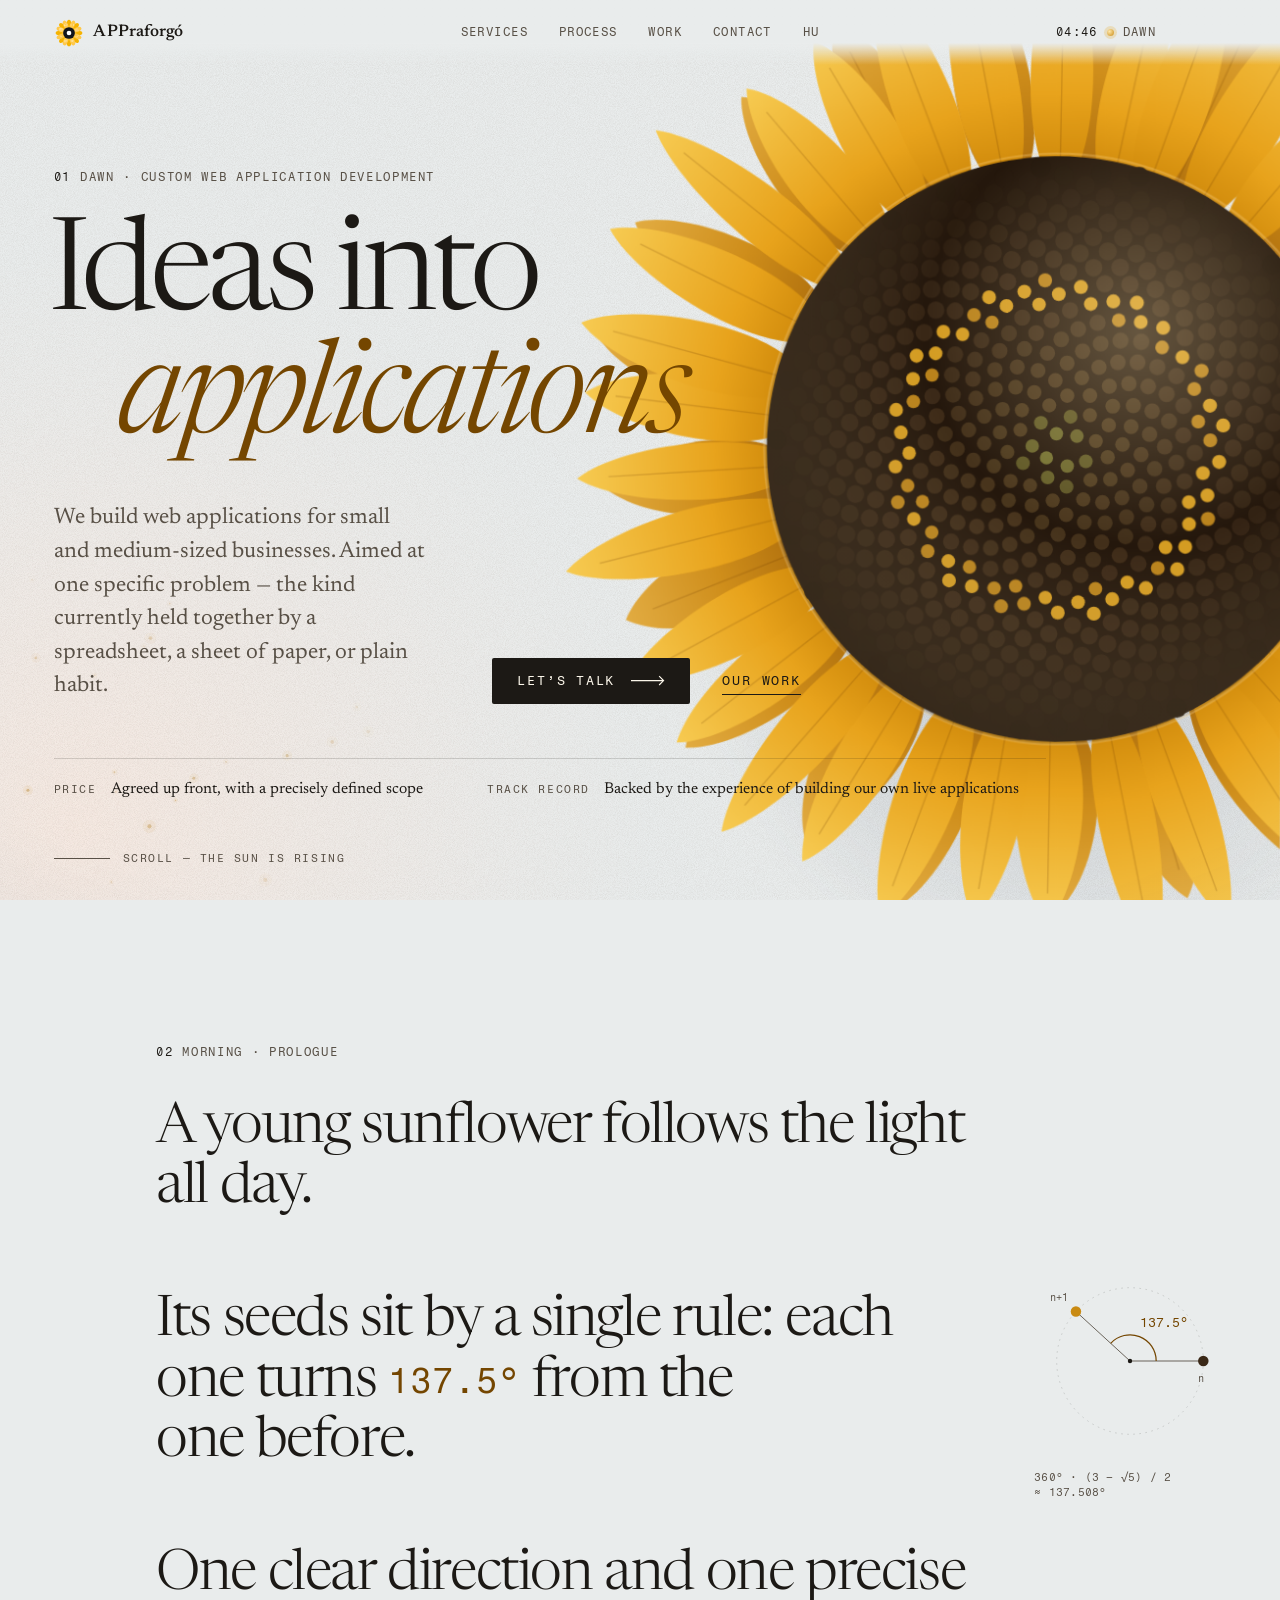
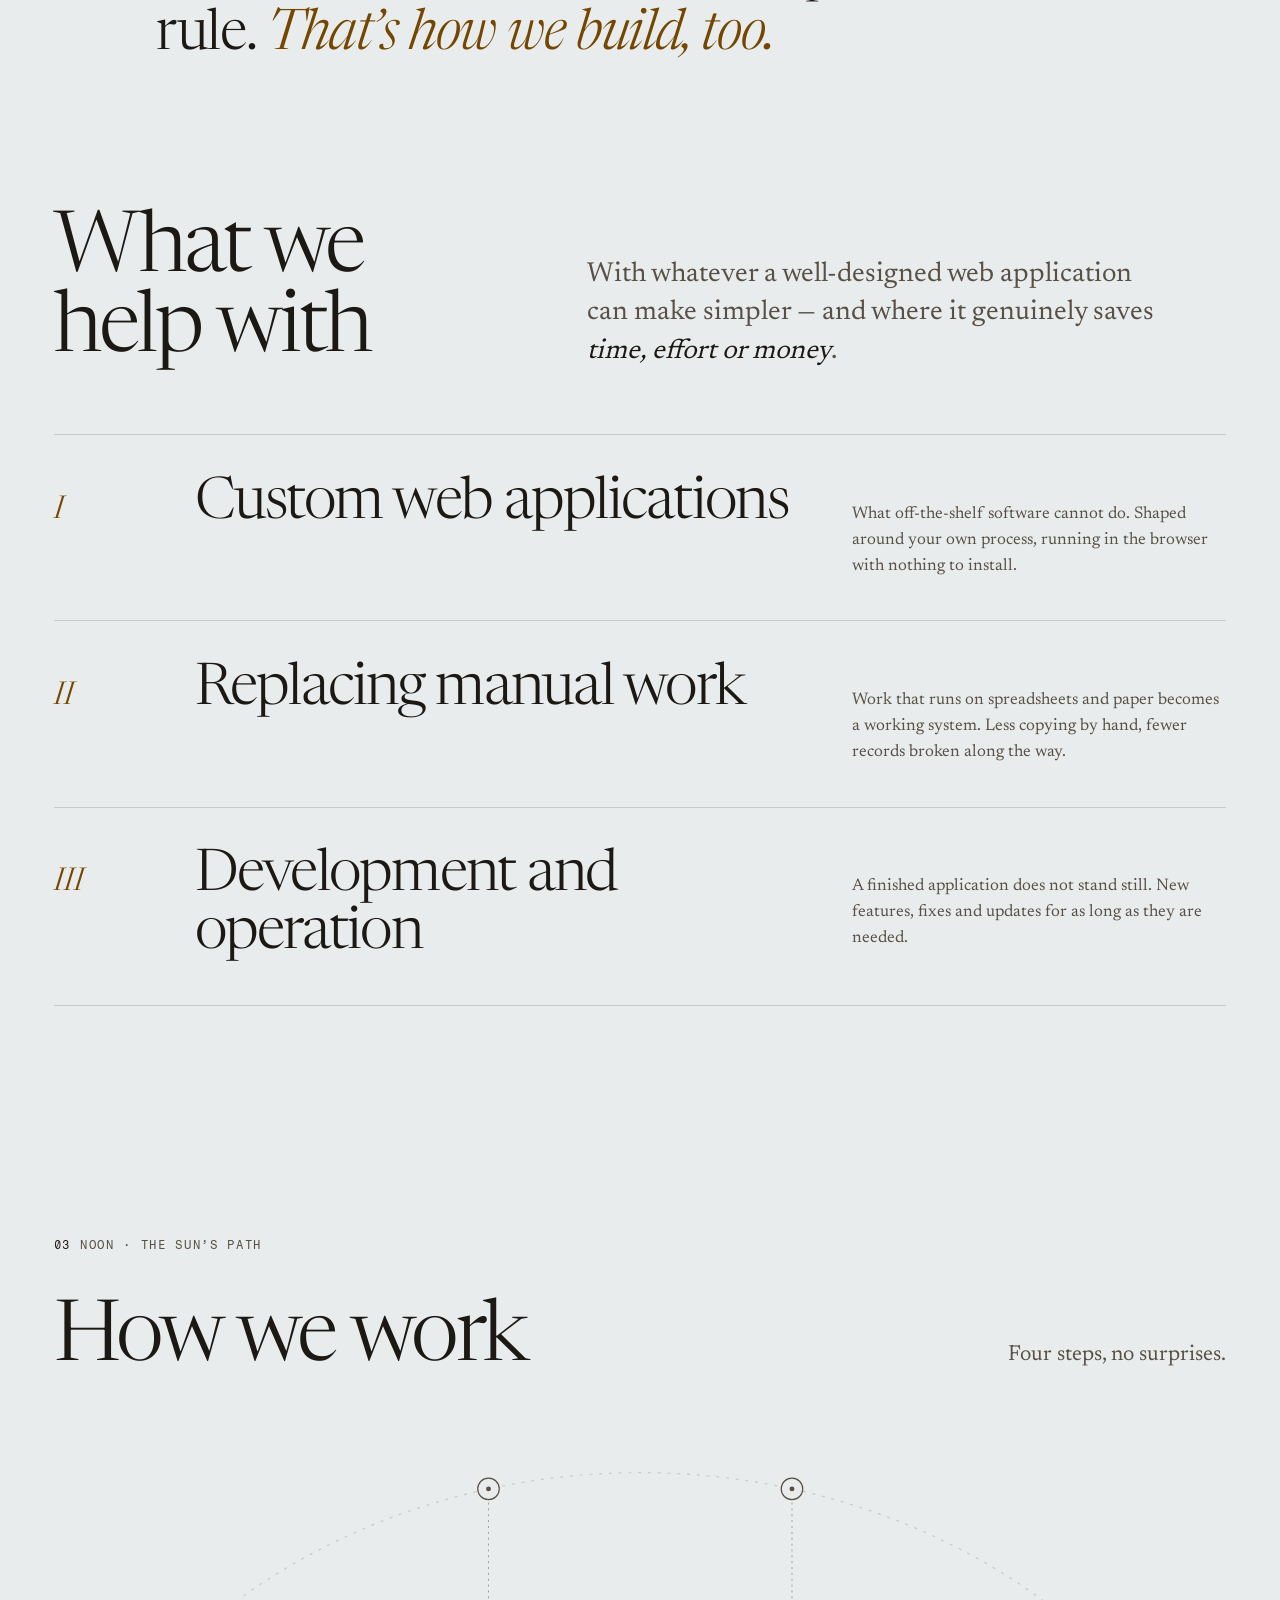
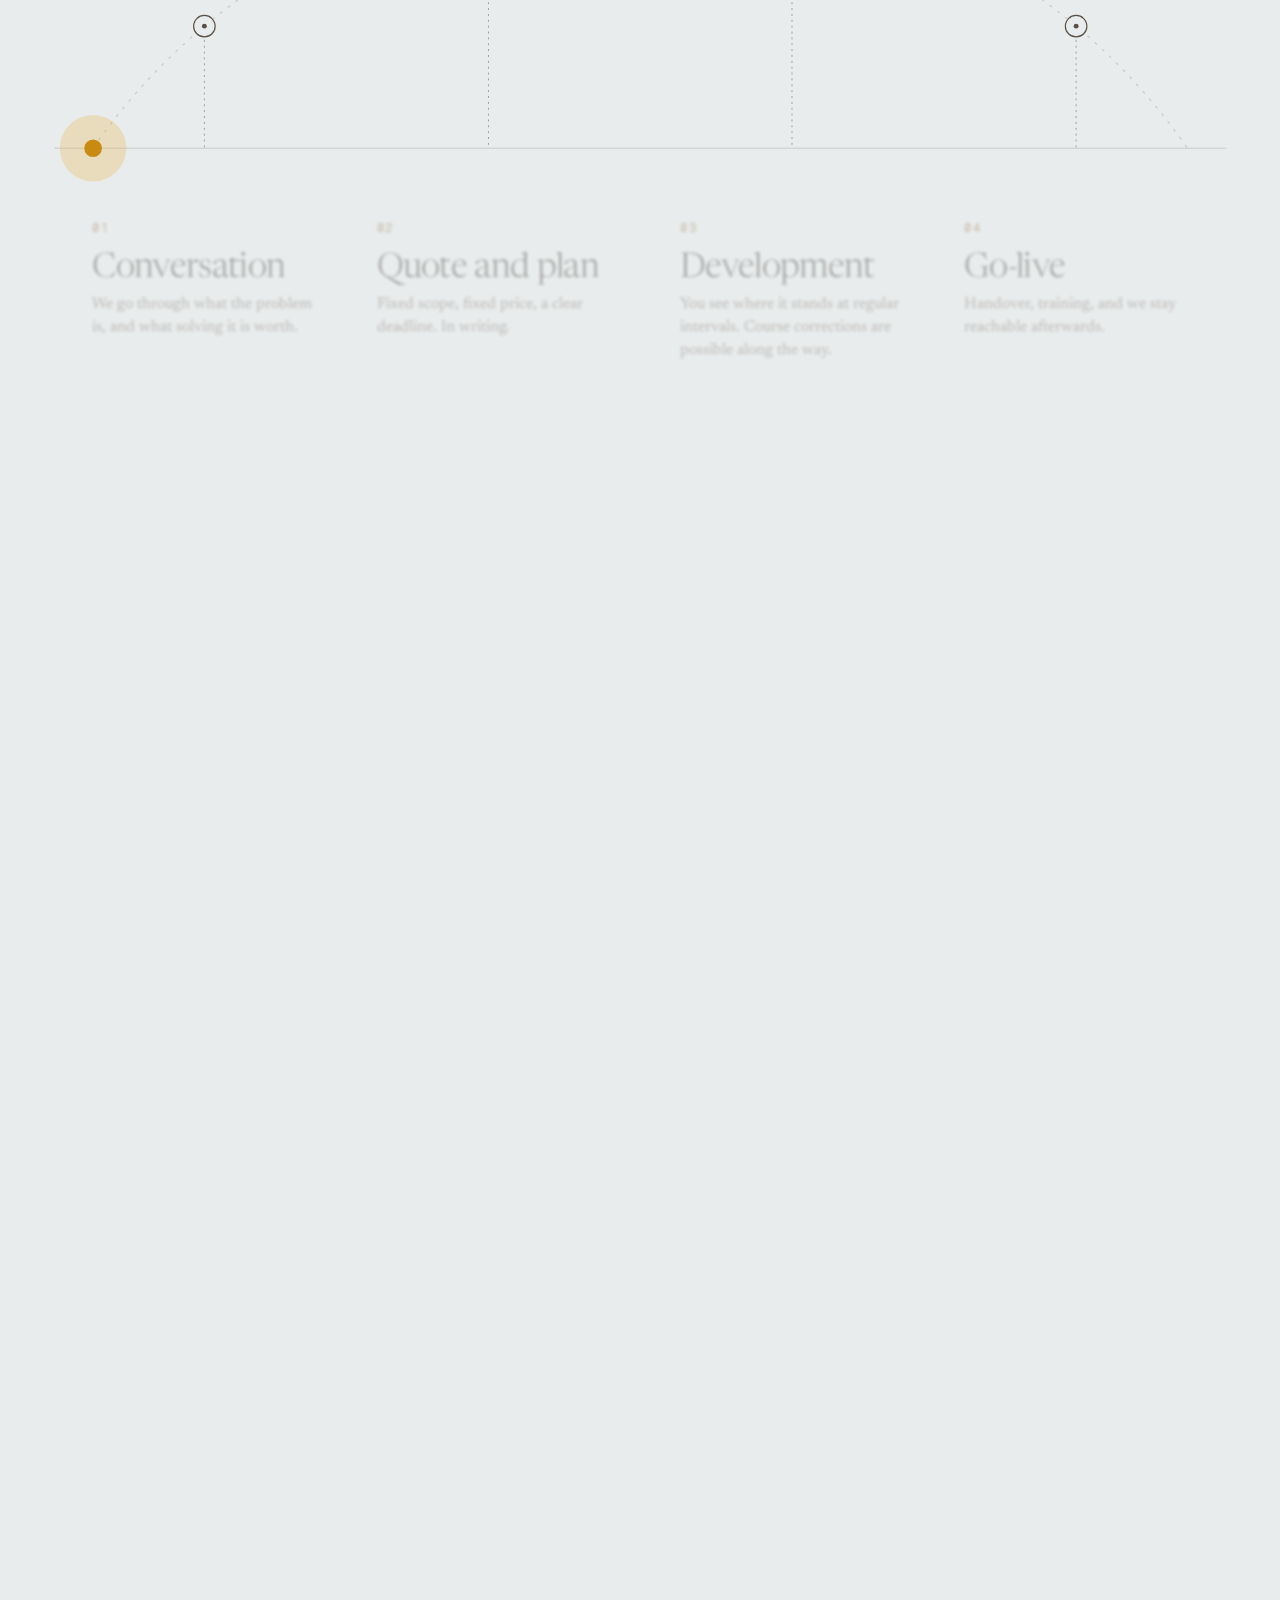
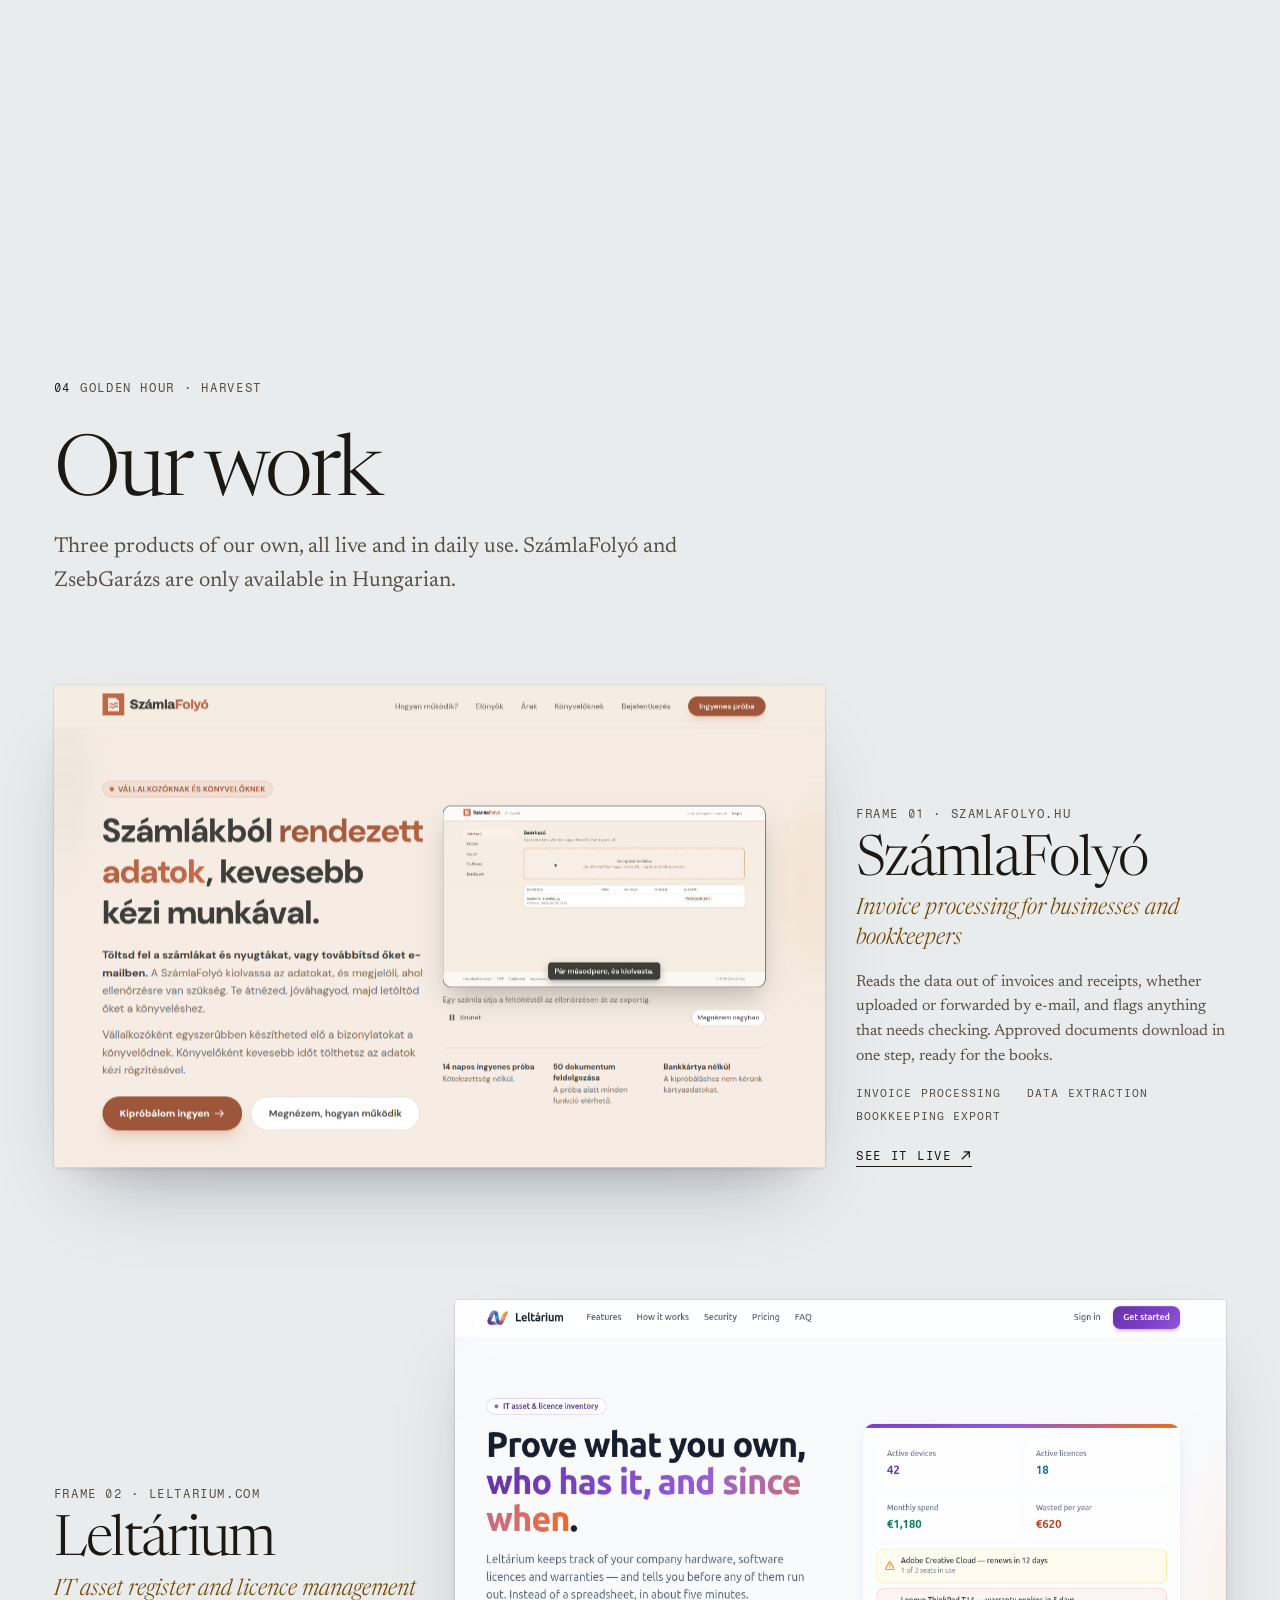
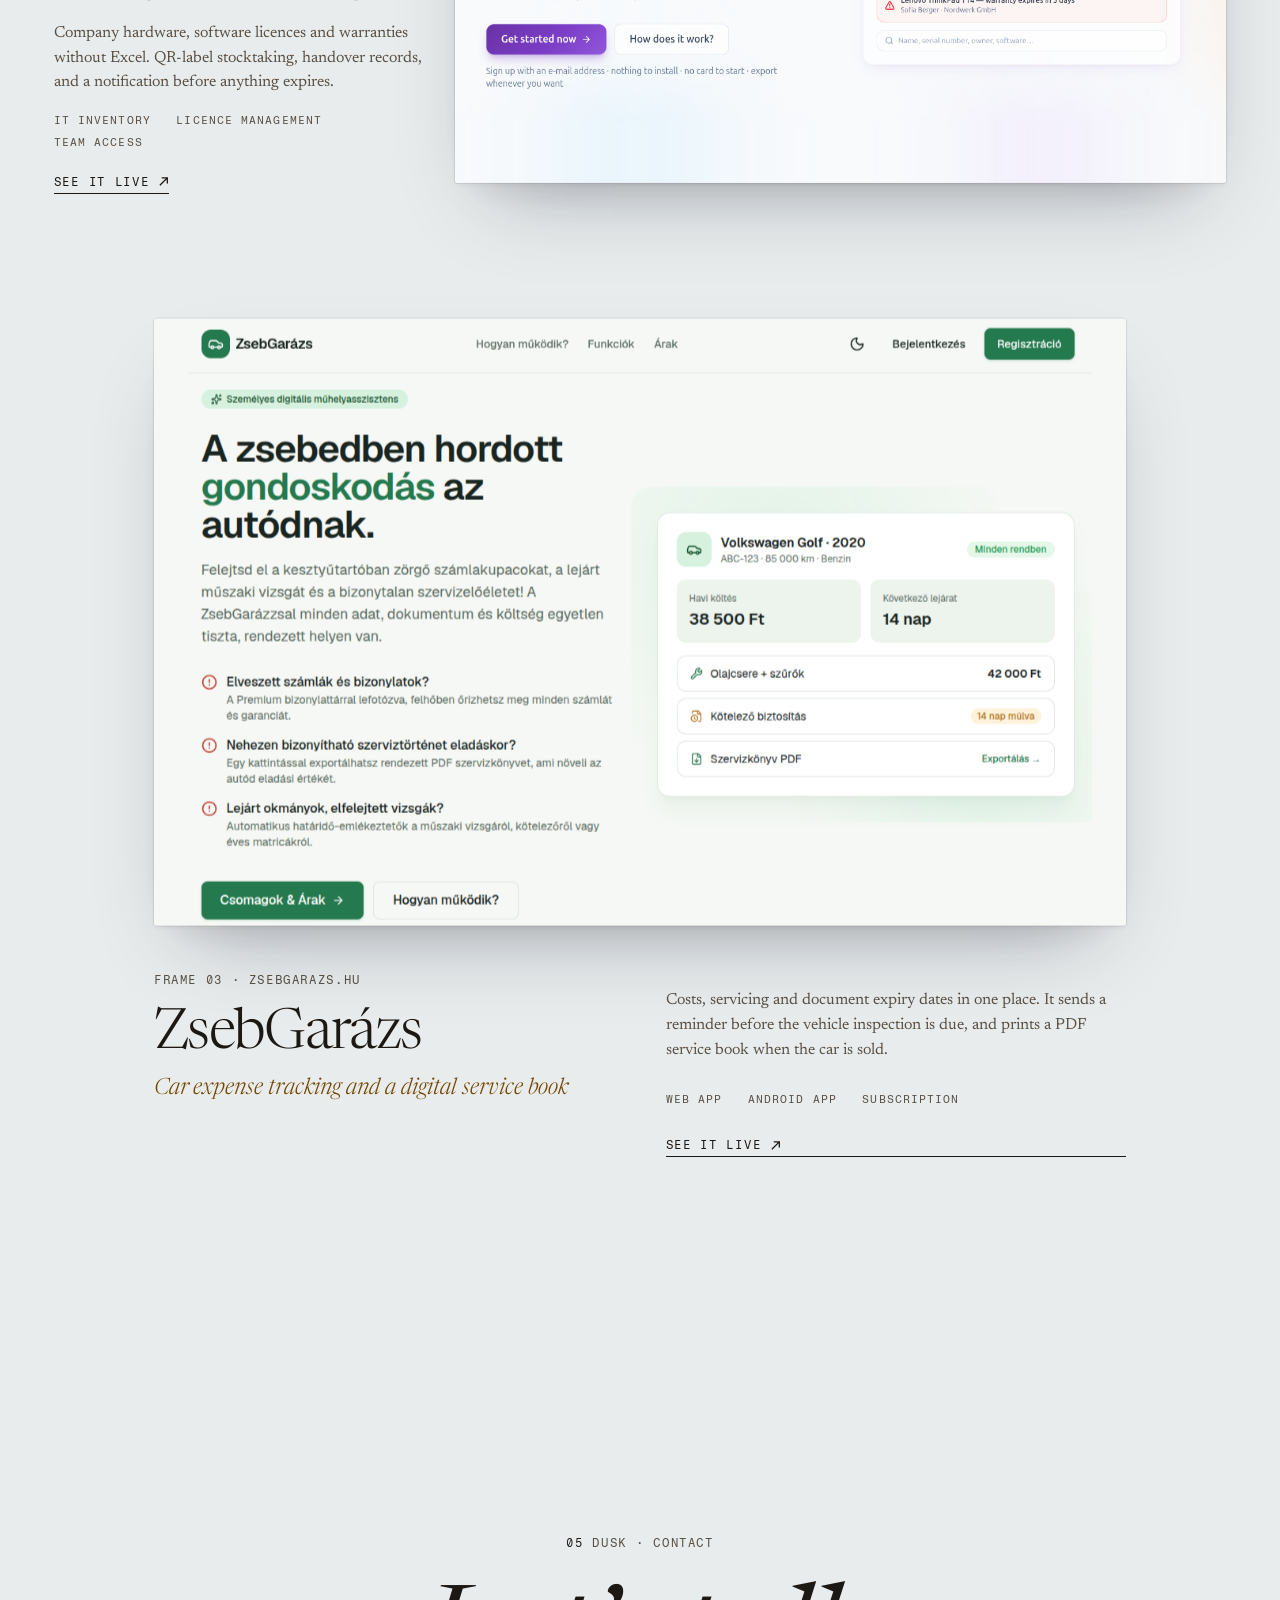
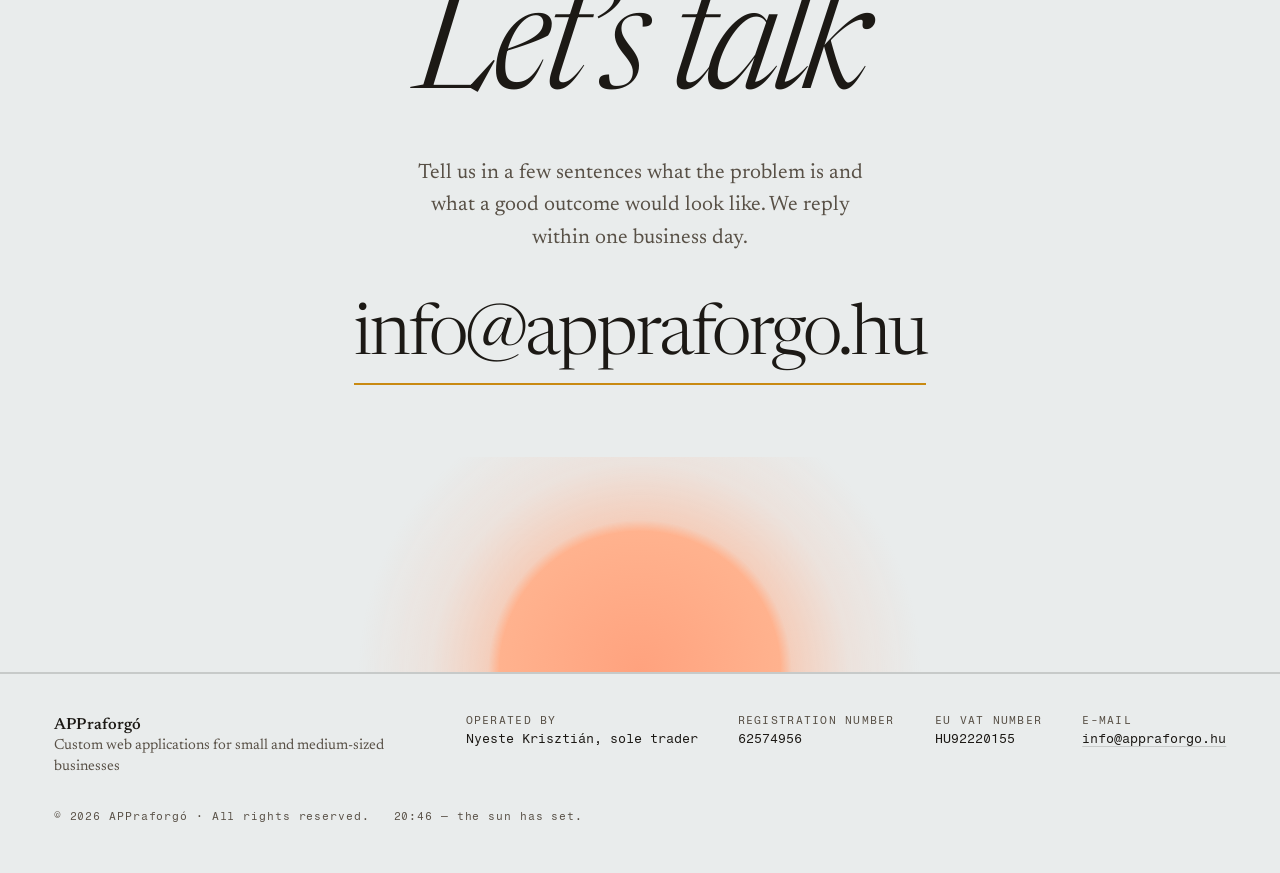
==== commit 722bea4e: "Reorder the reference work: SzámlaFolyó, Leltárium, ZsebGarázs The three frame compositions (image l" ====
--- a/en/index.html
+++ b/en/index.html
@@ -225,22 +225,22 @@
     <div class="works-head">
       <p class="slate reveal"><span>04</span> Golden hour <span class="slate-sep">·</span> Harvest</p>
       <h2 class="h-section reveal" id="work-title">Our work</h2>
-      <p class="sub reveal">Three products of our own, all live and in daily use. ZsebGarázs and SzámlaFolyó are only available in Hungarian.</p>
+      <p class="sub reveal">Three products of our own, all live and in daily use. SzámlaFolyó and ZsebGarázs are only available in Hungarian.</p>
     </div>
 
     <article class="still still--a">
-      <a class="still-link" href="https://zsebgarazs.hu" target="_blank" rel="noopener noreferrer" hreflang="hu">
+      <a class="still-link" href="https://szamlafolyo.hu" target="_blank" rel="noopener noreferrer" hreflang="hu">
         <figure class="still-frame reveal">
-          <img src="../assets/zsebgarazs.png" width="1229" height="768" loading="lazy" decoding="async"
-               alt="The ZsebGarázs home screen showing the detail page of a car">
+          <img src="../assets/szamlafolyo.png" width="1414" height="884" loading="lazy" decoding="async"
+               alt="The SzámlaFolyó home page showing the document upload screen">
           <span class="light-pass" aria-hidden="true"></span>
         </figure>
         <div class="still-text reveal">
-          <p class="still-slate">Frame 01 <span class="slate-sep">·</span> zsebgarazs.hu</p>
-          <h3>ZsebGarázs</h3>
-          <p class="still-tag">Car expense tracking and a digital service book</p>
-          <p class="still-body">Costs, servicing and document expiry dates in one place. It sends a reminder before the vehicle inspection is due, and prints a PDF service book when the car is sold.</p>
-          <ul class="still-credits"><li>Web app</li><li>Android app</li><li>Subscription</li></ul>
+          <p class="still-slate">Frame 01 <span class="slate-sep">·</span> szamlafolyo.hu</p>
+          <h3>SzámlaFolyó</h3>
+          <p class="still-tag">Invoice processing for businesses and bookkeepers</p>
+          <p class="still-body">Reads the data out of invoices and receipts, whether uploaded or forwarded by e-mail, and flags anything that needs checking. Approved documents download in one step, ready for the books.</p>
+          <ul class="still-credits"><li>Invoice processing</li><li>Data extraction</li><li>Bookkeeping export</li></ul>
           <span class="still-go">See it live <svg viewBox="0 0 12 12" aria-hidden="true"><path d="M2 10 10 2M4 2h6v6"/></svg><span class="visually-hidden"> (opens in a new tab, in Hungarian)</span></span>
         </div>
       </a>
@@ -265,18 +265,18 @@
     </article>
 
     <article class="still still--c">
-      <a class="still-link" href="https://szamlafolyo.hu" target="_blank" rel="noopener noreferrer" hreflang="hu">
+      <a class="still-link" href="https://zsebgarazs.hu" target="_blank" rel="noopener noreferrer" hreflang="hu">
         <figure class="still-frame reveal">
-          <img src="../assets/szamlafolyo.png" width="1414" height="884" loading="lazy" decoding="async"
-               alt="The SzámlaFolyó home page showing the document upload screen">
+          <img src="../assets/zsebgarazs.png" width="1229" height="768" loading="lazy" decoding="async"
+               alt="The ZsebGarázs home screen showing the detail page of a car">
           <span class="light-pass" aria-hidden="true"></span>
         </figure>
         <div class="still-text reveal">
-          <p class="still-slate">Frame 03 <span class="slate-sep">·</span> szamlafolyo.hu</p>
-          <h3>SzámlaFolyó</h3>
-          <p class="still-tag">Invoice processing for businesses and bookkeepers</p>
-          <p class="still-body">Reads the data out of invoices and receipts, whether uploaded or forwarded by e-mail, and flags anything that needs checking. Approved documents download in one step, ready for the books.</p>
-          <ul class="still-credits"><li>Invoice processing</li><li>Data extraction</li><li>Bookkeeping export</li></ul>
+          <p class="still-slate">Frame 03 <span class="slate-sep">·</span> zsebgarazs.hu</p>
+          <h3>ZsebGarázs</h3>
+          <p class="still-tag">Car expense tracking and a digital service book</p>
+          <p class="still-body">Costs, servicing and document expiry dates in one place. It sends a reminder before the vehicle inspection is due, and prints a PDF service book when the car is sold.</p>
+          <ul class="still-credits"><li>Web app</li><li>Android app</li><li>Subscription</li></ul>
           <span class="still-go">See it live <svg viewBox="0 0 12 12" aria-hidden="true"><path d="M2 10 10 2M4 2h6v6"/></svg><span class="visually-hidden"> (opens in a new tab, in Hungarian)</span></span>
         </div>
       </a>
--- a/assets/style.css
+++ b/assets/style.css
@@ -459,14 +459,15 @@
 .scene--del { padding: clamp(5rem, 12vh, 8rem) 0; }
 .js .scene--del { height: 260svh; padding: 0; }
 .js .pin { position: sticky; top: 0; height: 100svh; display: grid; align-items: center; overflow: clip; }
-.pin-inner { width: 100%; padding-top: 5rem; }
+.pin-inner { width: 100%; padding-top: 4rem; }
 .arc-head { display: flex; flex-wrap: wrap; align-items: baseline; justify-content: space-between; gap: .5rem 2rem; }
 .arc-head .slate { flex-basis: 100%; }
 .arc-head .sub { margin-top: 0; }
 
-/* Az ív szélessége a képernyő MAGASSÁGÁBÓL jön: a fejléc, az ív és a lépések
-   együtt férjenek bele a megállított képbe. 3,158 = 1200 / 380, a rajz aránya. */
-.arc { position: relative; width: min(100%, calc((100svh - 30rem) * 3.158)); margin: clamp(1.5rem, 4vh, 3rem) auto 0; }
+/* A lépések szélessége és a címük betűmérete az ív szélességéből jön (cqi),
+   nem a képernyőéből: az állomások egymástól az ív 24,3–25,9%-ára vannak,
+   ennél egyetlen lépés sem lehet szélesebb. */
+.arc { position: relative; width: 100%; margin: clamp(1.5rem, 4vh, 3rem) auto 0; container-type: inline-size; }
 .arc-svg { width: 100%; height: auto; overflow: visible; }
 .arc-track   { fill: none; stroke: var(--hair); stroke-width: 1.2; stroke-dasharray: 3 7; }
 .arc-lit     { fill: none; stroke: var(--gold-deep); stroke-width: 2; stroke-linecap: round; }
@@ -487,6 +488,7 @@
 .js .step {
   position: absolute; left: calc(var(--x) * 1%); top: 0;
   width: clamp(10rem, 15vw, 14rem);
+  width: min(14rem, calc(24cqi - 1.25rem));
   translate: -50% 1.6rem;
   opacity: .32; filter: blur(1.5px);
   transition: opacity 1s var(--ease-light), filter 1s var(--ease-light), translate 1s var(--ease-light);
@@ -496,6 +498,22 @@
 .station.is-lit .station-drop { stroke: var(--gold-deep); opacity: 1; }
 .step-n { font: 400 .72rem/1 var(--f-mono); letter-spacing: .14em; color: var(--ochre); }
 .step h3 { margin: .55rem 0 .35rem; font: 330 clamp(1.5rem, 1rem + 1.4vw, 2.2rem)/1.05 var(--f-display); letter-spacing: -.02em; }
+/* A leghosszabb szó a „Development": 5,71 em. Ennél kisebb betű kell, hogy
+   egyetlen szó se lógjon át a szomszéd lépésbe; több szó nyugodtan törhet. */
+.step h3 { font-size: min(clamp(1.5rem, 1rem + 1.4vw, 2.2rem), calc((24cqi - 1.25rem) / 5.9)); }
+
+/* A megállított jelenet: a fejléc, az ív és a lépések együtt férjenek bele
+   egy képernyőbe, ezért az ív szélessége a képernyő MAGASSÁGÁBÓL jön.
+   3,158 = 1200 / 380, a rajz aránya. Alacsony képernyőn (45 rem alatt) így
+   az ív olyan keskeny lenne, hogy a lépések nem férnének alá: ott a jelenet
+   nem áll meg, az ív teljes szélességű, és a nap a sima görgetéssel halad. */
+@media (min-width: 861px) and (height >= 45rem) and (prefers-reduced-motion: no-preference) {
+  .js .arc { width: min(100%, calc((100svh - 30rem) * 3.158)); }
+}
+@media (min-width: 861px) and (height < 45rem) {
+  .js .scene--del { height: auto; padding: clamp(5rem, 12vh, 8rem) 0; }
+  .js .pin { position: static; height: auto; display: block; overflow: visible; }
+}
 .step p { font-size: .98rem; line-height: 1.45; color: var(--ink-soft); }
 
 /* --- 04 · Aranyóra ------------------------------------------------------- */
@@ -673,6 +691,7 @@
   .arc { width: 100%; }
   .steps, .js .steps { position: static; height: auto; display: grid; grid-template-columns: 1fr; gap: 2rem; margin-top: 2.5rem; padding-left: 1.4rem; border-left: 1px solid var(--gold-deep); }
   .step, .js .step, .js .step.is-lit { position: static; width: auto; translate: none; opacity: 1; filter: none; }
+  .step h3 { font-size: clamp(1.5rem, 1rem + 1.4vw, 2.2rem); }
 
   .still-link { grid-template-columns: 1fr; }
   .still .still-frame, .still .still-text { grid-column: 1; grid-row: auto; }
